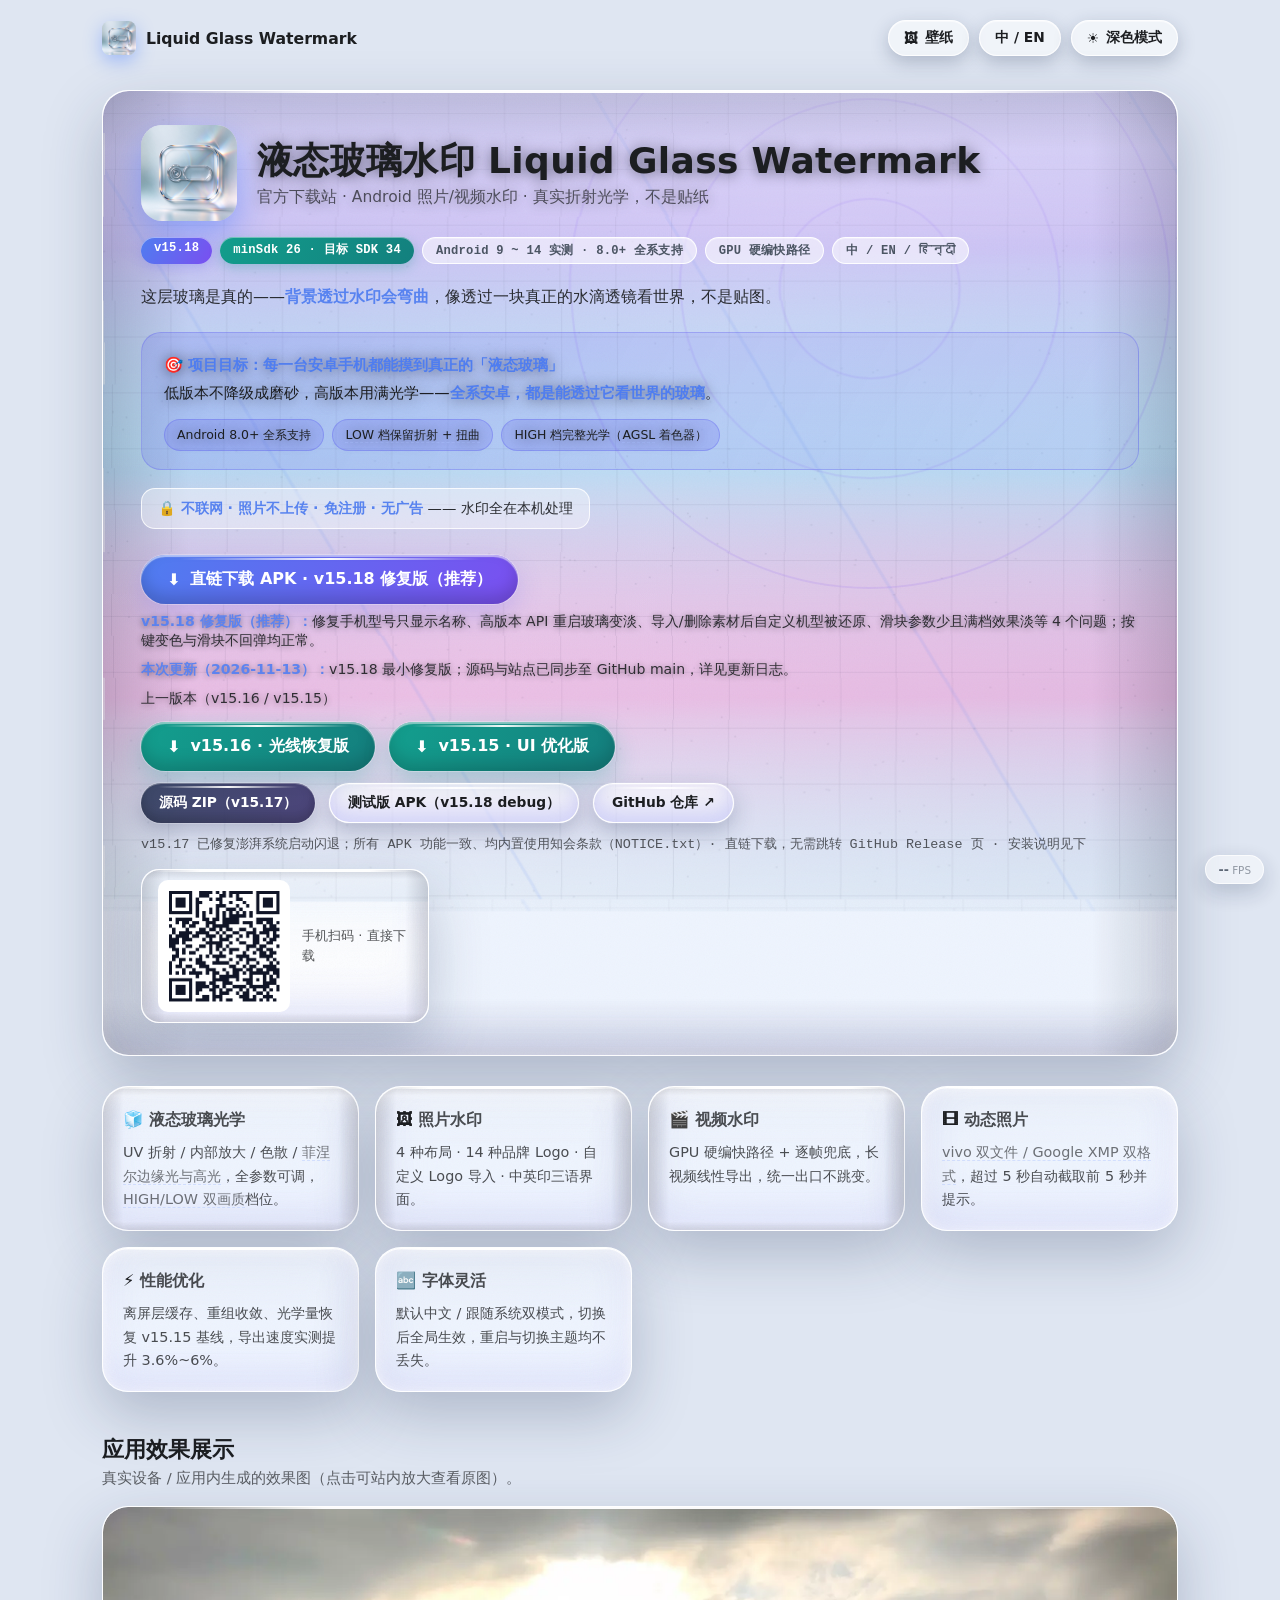
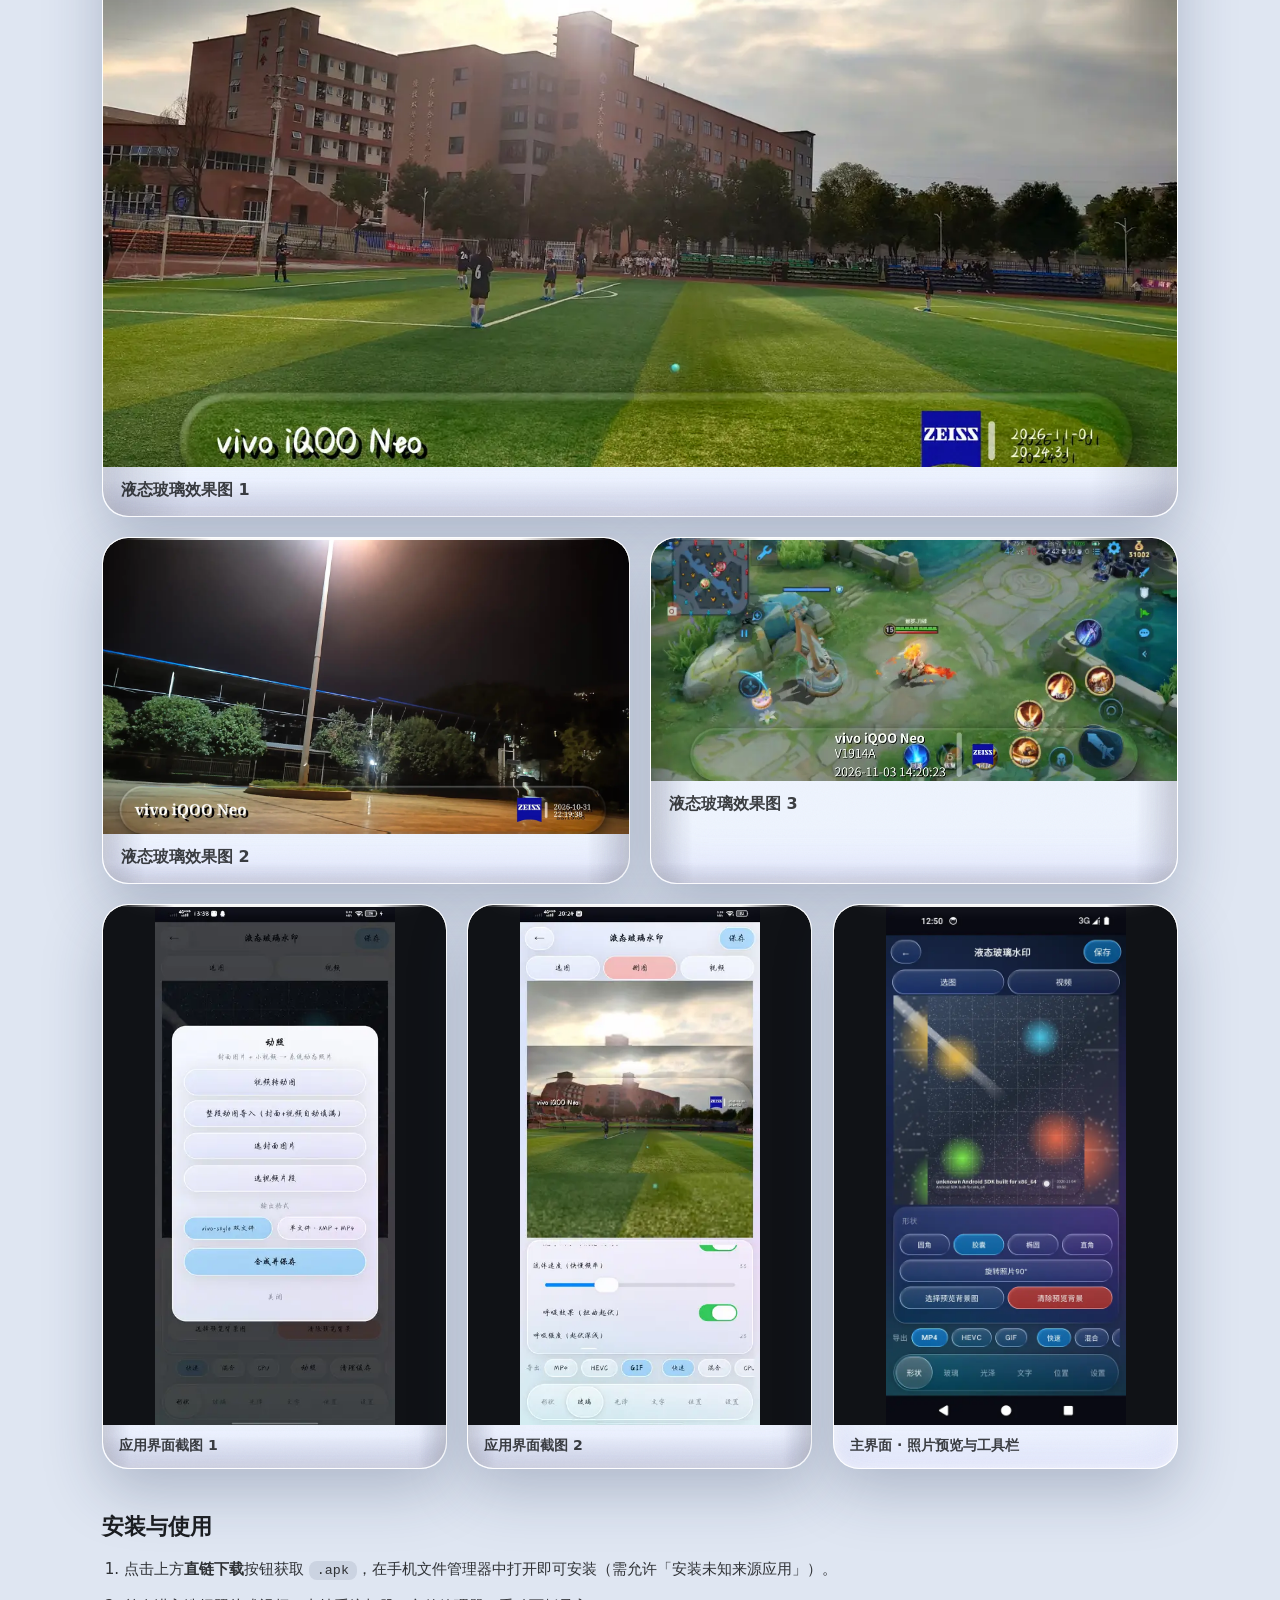
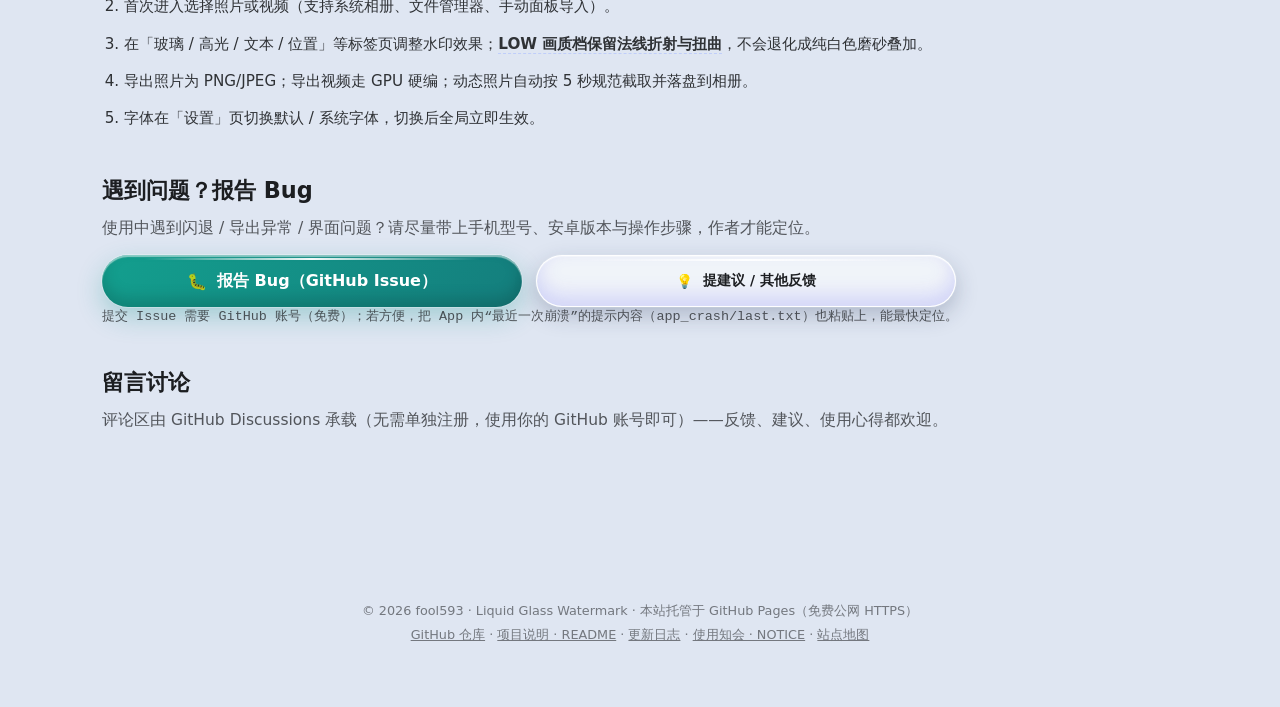
==== docs/index.html @ 29ffef6a "v15.18 minimal fix release - Model line now shows both device name and sub-model code. - High-API gl" ====
<!DOCTYPE html>
<html lang="zh-CN" data-theme="light">
<head>
  <meta charset="utf-8" />
  <meta name="viewport" content="width=device-width, initial-scale=1, viewport-fit=cover" />
  <title>液态玻璃水印 Liquid Glass Watermark — 官方下载站</title>
  <meta name="description" content="液态玻璃水印 Android 应用官方下载站：真实折射光学水印，低版本安卓也能体验玻璃折射效果而非白色磨砂，高版本安卓同样可用。照片/视频/动态照片通用。" />
  <meta name="keywords" content="液态玻璃水印,水印,Android,折射,玻璃效果,照片水印,视频水印,动态照片,liquid glass watermark,refraction watermark" />
  <meta name="robots" content="index, follow, max-image-preview:large" />
  <meta name="author" content="fool593" />
  <link rel="canonical" href="https://fool593.github.io/LiquidGlassWatermark/" />
  <link rel="alternate" hreflang="zh-CN" href="https://fool593.github.io/LiquidGlassWatermark/" />
  <link rel="alternate" hreflang="en" href="https://fool593.github.io/LiquidGlassWatermark/" />
  <link rel="alternate" hreflang="x-default" href="https://fool593.github.io/LiquidGlassWatermark/" />
  <link rel="icon" type="image/svg+xml" href="./favicon.svg" />
  <link rel="alternate icon" type="image/png" href="./icon-192.png" />
  <meta name="theme-color" content="#2E6BFF" />
  <meta property="og:title" content="液态玻璃水印 Liquid Glass Watermark — 官方下载站" />
  <meta property="og:description" content="带真实折射光学效果的照片/视频水印编辑器：低版本安卓同样体验玻璃折射，高版本安卓同样可用。官方 Android APK 直链下载。" />
  <meta property="og:url" content="https://fool593.github.io/LiquidGlassWatermark/" />
  <meta property="og:type" content="website" />
  <meta property="og:image" content="https://fool593.github.io/LiquidGlassWatermark/images/lgm_20261101_202432.jpg" />
  <meta name="twitter:card" content="summary_large_image" />
  <meta name="twitter:title" content="液态玻璃水印 Liquid Glass Watermark — 官方下载站" />
  <meta name="twitter:description" content="真实折射光学水印：低版本安卓同样体验玻璃折射，高版本安卓同样可用。照片/视频/动态照片。" />
  <meta name="twitter:image" content="https://fool593.github.io/LiquidGlassWatermark/images/lgm_20261101_202432.jpg" />
  <script type="application/ld+json">
  {
    "@context": "https://schema.org",
    "@type": "SoftwareApplication",
    "name": "液态玻璃水印 Liquid Glass Watermark",
    "alternateName": "Liquid Glass Watermark",
    "operatingSystem": "Android 8.0+",
    "applicationCategory": "MultimediaApplication",
    "applicationSubCategory": "PhotoAndVideoWatermark",
    "description": "带真实折射光学效果的照片/视频水印编辑器。项目目标：让低版本安卓用户也能体验到液态玻璃水印的真实折射与光学效果，而不是降级成白色磨砂质感（无任何光学与折射效果）；高版本安卓用户同样可以使用该水印。",
    "inLanguage": ["zh", "en", "hi"],
    "author": { "@type": "Person", "name": "fool593" },
    "offers": { "@type": "Offer", "price": "0", "priceCurrency": "CNY", "availability": "https://schema.org/InStock" },
    "datePublished": "2026-11-04",
    "softwareVersion": "15.18",
    "downloadUrl": "https://github.com/fool593/LiquidGlassWatermark/releases/download/v15.18/app-release.apk",
    "fileSize": "27.28MB",
    "screenshot": [
      "https://fool593.github.io/LiquidGlassWatermark/images/lgm_20261101_202432.jpg",
      "https://fool593.github.io/LiquidGlassWatermark/images/lgm_20261031_221939.webp",
      "https://fool593.github.io/LiquidGlassWatermark/images/img_20261103_142059.webp"
    ]
  }
  </script>
  <style>html[data-theme=light]{--bg-0:#eef2f7;--bg-1:#fff;--ink-0:#1c1e21;--ink-1:#4b5563;--ink-2:#6b7280;--card:#ffffff8c;--card-2:#ffffff6b;--line:#ffffffc7;--line-2:#141e3c14;--acc:#4f7df0;--acc-2:#7a4ff0;--glow:#6366f129;--shadow:#1f305424;--track:#141e3c1a}html[data-theme=dark]{--bg-0:#0b0e1a;--bg-1:#12162a;--ink-0:#eef1fb;--ink-1:#b9c0d6;--ink-2:#8b93ad;--card:#ffffff12;--card-2:#ffffff0d;--line:#ffffff29;--line-2:#ffffff1a;--acc:#818cf8;--acc-2:#c084fc;--glow:#818cf838;--shadow:#00000061;--track:#ffffff1a}html{--lightningcss-light:initial;--lightningcss-dark: ;color-scheme:light}html[data-theme=dark]{--lightningcss-light: ;--lightningcss-dark:initial;color-scheme:dark}*{box-sizing:border-box;margin:0;padding:0}html,body{background:var(--bg-0);color:var(--ink-0)}html{scroll-behavior:smooth}body{font-family:system-ui,-apple-system,BlinkMacSystemFont,Segoe UI,Roboto,Noto Sans,Ubuntu,Cantarell,Helvetica Neue,PingFang SC,Microsoft YaHei,Noto Sans SC,sans-serif;overflow-x:hidden}body,.glass,.feat,.shot-card,.dl-btn,.ghost-btn,.notice,.topbar,.chip,.line-ui{transition:background-color .45s,color .45s,border-color .45s,box-shadow .45s}</style>
  <script>
    /*! 首帧前读取持久化的主题与语言，避免闪烁 */
    (function () {
      try {
        var t = localStorage.getItem('lg-theme');
        if (!t) t = window.matchMedia && window.matchMedia('(prefers-color-scheme: dark)').matches ? 'dark' : 'light';
        document.documentElement.setAttribute('data-theme', t);
        var l = localStorage.getItem('lg-lang');
        if (l === 'en') document.documentElement.setAttribute('lang', 'en');
      } catch (e) {}
    })();
  </script>
  <script type="module" crossorigin src="./assets/site-index-pl1zuzm6.js"></script>
  <link rel="stylesheet" crossorigin href="./assets/site-style-DCEBJ29c.css">
  <link rel="stylesheet" href="./assets/visual-boost.css">
</head>
<body>
  <!-- 背景：静态底 canvas（网格+线条+雾）+ 动态光斑层由 JS 注入 -->
  <!-- 自定义壁纸层（若设置）：fixed 最底，不遮挡任何内容；玻璃折射源随壁纸同步 -->
  <div id="wallpaper" aria-hidden="true"></div>
  <!-- 动态壁纸全屏背景（启用时替代 #wallpaper 并驱动玻璃折射，见 dynamic-wallpaper.js） -->
  <canvas id="dw-bg" width="1080" height="2340" aria-hidden="true"></canvas>
  <canvas id="bg-layer" aria-hidden="true"></canvas>
  <div id="bg-blobs" aria-hidden="true"></div>
  <div id="bg-grain" aria-hidden="true"></div>

  <!-- 入场描边线条（由 JS 创建并驱动） -->
  <div id="intro-lines" aria-hidden="true"></div>

  <div id="app">
    <!-- ================= 顶栏：语言 / 主题 ================= -->
    <div class="topbar wrap">
      <a class="brand" href="#top" aria-label="Liquid Glass Watermark">
        <img src="./favicon.svg" alt="" width="34" height="34" class="brand-icon" />
        <span>Liquid Glass Watermark</span>
      </a>
      <div class="top-actions">
        <button class="chip" id="wallpaper-toggle" type="button" aria-label="Custom wallpaper">
          <span aria-hidden="true">🖼</span>
          <span id="wallpaper-label" data-i18n="wall.toggle">壁纸</span>
        </button>
        <button class="chip" id="lang-toggle" type="button" aria-label="Switch language">
          <span id="lang-label">中 / EN</span>
        </button>
        <button class="chip" id="theme-toggle" type="button" aria-label="Toggle dark / light theme">
          <span id="theme-icon" aria-hidden="true">◐</span>
          <span id="theme-label" data-i18n="settings.theme.toggle">深色模式</span>
        </button>
      </div>
    </div>

    <!-- ================= Hero ================= -->
    <header class="hero wrap" id="top">
      <section class="glass hero-glass rise r-1">
        <div class="hero-row">
          <img class="hero-icon glass-icon" src="./favicon.svg" alt="液态玻璃水印应用图标 Liquid Glass Watermark app icon" width="96" height="96" />
          <div class="hero-text">
            <h1>液态玻璃水印 Liquid Glass Watermark</h1>
            <p class="sub" data-i18n="hero.sub">官方下载站 · Android 照片/视频水印 · 真实折射光学，不是贴纸</p>
          </div>
        </div>
        <div class="badges">
          <span class="badge mono">v15.18</span>
          <span class="badge green mono" data-i18n="hero.badge.sdk">minSdk 26 · targetSdk 34</span>
          <span class="badge plain mono" data-i18n="hero.badge.tested">Android 9 ~ 14 实测 · 8.0+ 全系支持</span>
          <span class="badge plain mono">GPU 硬编快路径</span>
          <span class="badge plain mono">中 / EN / हिन्दी</span>
          </div>

          <p class="intro-paragraph" data-i18n="hero.intro">
          这层玻璃是真的——<strong>背景透过水印会弯曲</strong>，像透过一块真正的水滴透镜看世界，不是贴图。
        </p>

        <div class="goal" data-i18n="hero.goal">
          <b>🎯 项目目标：每一台安卓手机都能摸到真正的「液态玻璃」</b>
          低版本不降级成磨砂，高版本用满光学——<strong>全系安卓，都是能透过它看世界的玻璃</strong>。
          <div class="tags">
            <span class="tag">Android 8.0+ 全系支持</span>
            <span class="tag">LOW 档保留折射 + 扭曲</span>
            <span class="tag">HIGH 档完整光学（AGSL 着色器）</span>
          </div>
        </div>

        <div class="trust" data-i18n="hero.trust">
          🔒 <strong>不联网 · 照片不上传 · 免注册 · 无广告</strong> —— 水印全在本机处理
        </div>

        <div class="download">
          <div class="dl-row">
            <a class="dl-btn rise r-3" href="https://github.com/fool593/LiquidGlassWatermark/releases/download/v15.18/app-release.apk" target="_blank" rel="noopener">
              ⬇ <span data-i18n="hero.dl.v1518">直链下载 APK · v15.18 修复版（推荐）</span>
            </a>
          </div>
          <p class="dl-note" data-i18n="hero.dl.v1518.note"><b>v15.18 修复版（推荐）：</b>修复手机型号只显示名称、高版本 API 重启玻璃变淡、导入/删除素材后自定义机型被还原、滑块参数少且满档效果淡等 4 个问题；按键变色与滑块不回弹均正常。</p>
          <p class="dl-note"><b>本次更新（2026-11-13）：</b>v15.18 最小修复版；源码与站点已同步至 GitHub main，详见更新日志。</p>
          <p class="dl-note legacy" data-i18n="hero.dl.legacy">上一版本（v15.16）</p>
          <div class="dl-row">
            <a class="dl-btn green rise r-4" href="./downloads/LiquidGlassWatermark-v15.16-export-speed-restored.apk" download>
              ⬇ <span data-i18n="hero.dl.recommended">直链下载 APK · 光线恢复版</span>
            </a>
            <a class="dl-btn green rise r-5" href="./downloads/LiquidGlassWatermark-v15.15-UI-performance.apk" download>
              ⬇ <span data-i18n="hero.dl.alt">直链下载 APK · v15.15 UI 优化版</span>
            </a>
          </div>
          <div class="dl-row">
            <a class="dl-btn small rise r-6" href="https://github.com/fool593/LiquidGlassWatermark/releases/download/v15.18/LiquidGlassWatermark_v15.18_source.zip" target="_blank" rel="noopener">
              <span data-i18n="hero.dl.src">源码 ZIP（v15.18）</span>
            </a>
            <a class="dl-btn small ghost rise r-8" href="https://github.com/fool593/LiquidGlassWatermark/releases/download/v15.18/app-debug.apk" target="_blank" rel="noopener">
              <span>测试版 APK（v15.18 debug）</span>
            </a>
            <a class="dl-btn small ghost rise r-7" href="https://github.com/fool593/LiquidGlassWatermark" target="_blank" rel="noopener">
              <span data-i18n="hero.dl.github">GitHub 仓库 ↗</span>
            </a>
          </div>
          <p class="dl-meta" data-i18n="hero.dl.meta">
            v15.18 修复 4 项体验问题；APK 均内置使用知会条款（NOTICE.txt）· 点击「推荐」按钮直达 GitHub Release 下载 · 安装说明见下
          </p>
        </div>
        <div class="dl-qr glass" aria-label="扫码下载">
          <img src="./qr-download.png" alt="二维码：手机扫码直达下载页" width="132" height="132" decoding="async" />
          <span data-i18n="hero.dl.qr">手机扫码 · 直接下载</span>
        </div>
      </section>
    </header>

    <!-- ================= 特性 ================= -->
    <section class="wrap features" aria-label="Features">
      <div class="feat glass rise r-2">
        <b>🧊 <span data-i18n="feat.optics.t">液态玻璃光学</span></b>
        <span data-i18n="feat.optics.d">UV 折射 / 内部放大 / 色散 / 菲涅尔边缘光与高光，全参数可调，HIGH/LOW 双画质档位。</span>
      </div>
      <div class="feat glass rise r-3">
        <b>🖼 <span data-i18n="feat.photo.t">照片水印</span></b>
        <span data-i18n="feat.photo.d">4 种布局 · 14 种品牌 Logo · 自定义 Logo 导入 · 中英印三语界面。</span>
      </div>
      <div class="feat glass rise r-4">
        <b>🎬 <span data-i18n="feat.video.t">视频水印</span></b>
        <span data-i18n="feat.video.d">GPU 硬编快路径 + 逐帧兜底，长视频线性导出，统一出口不跳变。</span>
      </div>
      <div class="feat glass rise r-5">
        <b>🎞 <span data-i18n="feat.motion.t">动态照片</span></b>
        <span data-i18n="feat.motion.d">vivo 双文件 / Google XMP 双格式，超过 5 秒自动截取前 5 秒并提示。</span>
      </div>
      <div class="feat glass rise r-6">
        <b>⚡ <span data-i18n="feat.perf.t">性能优化</span></b>
        <span data-i18n="feat.perf.d">离屏层缓存、重组收敛、光学量恢复 v15.15 基线，导出速度实测提升 3.6%~6%。</span>
      </div>
      <div class="feat glass rise r-7">
        <b>🔤 <span data-i18n="feat.font.t">字体灵活</span></b>
        <span data-i18n="feat.font.d">默认中文 / 跟随系统双模式，切换后全局生效，重启与切换主题均不丢失。</span>
      </div>
    </section>

    <!-- ================= 效果展示 ================= -->
    <section class="wrap shots" aria-label="Screenshots">
      <h2 data-i18n="shots.title">应用效果展示</h2>
      <p class="lead" data-i18n="shots.lead">真实设备 / 应用内生成的效果图（点击可站内放大查看原图）。</p>
      <div class="grid" id="shot-grid">
        <figure class="shot-card glass rise r-2" data-src="images/lgm_20261101_202432.webp">
          <img src="images/lgm_20261101_202432.webp" alt="液态玻璃水印效果大图 1" loading="lazy" decoding="async" width="1400" height="788" />
          <figcaption class="shot-cap" data-i18n="shots.s1.t">液态玻璃效果图 1<small data-i18n="shots.s1.d">折射 + 高光 + 边缘光</small></figcaption>
        </figure>
        <figure class="shot-card glass rise r-3" data-src="images/lgm_20261031_221939.webp">
          <img src="images/lgm_20261031_221939.webp" alt="液态玻璃水印效果大图 2" loading="lazy" decoding="async" width="1600" height="900" />
          <figcaption class="shot-cap" data-i18n="shots.s2.t">液态玻璃效果图 2<small data-i18n="shots.s2.d">不同色彩下的玻璃折射</small></figcaption>
        </figure>
        <figure class="shot-card glass rise r-4" data-src="images/img_20261103_142059.webp">
          <img src="images/img_20261103_142059.webp" alt="液态玻璃水印效果大图 3" loading="lazy" decoding="async" width="1000" height="461" />
          <figcaption class="shot-cap" data-i18n="shots.s3.t">液态玻璃效果图 3<small data-i18n="shots.s3.d">实拍场景水印效果</small></figcaption>
        </figure>
        <figure class="shot-card glass rise r-5" data-src="images/screenshot_2026_1031_133824.webp">
          <img src="images/screenshot_2026_1031_133824.webp" alt="液态玻璃水印应用手机截图 1" loading="lazy" decoding="async" width="369" height="800" />
          <figcaption class="shot-cap" data-i18n="shots.s4.t">应用界面截图 1<small data-i18n="shots.s4.d">手机界面实拍</small></figcaption>
        </figure>
        <figure class="shot-card glass rise r-6" data-src="images/screenshot_2026_1101_202406.webp">
          <img src="images/screenshot_2026_1101_202406.webp" alt="液态玻璃水印应用手机截图 2" loading="lazy" decoding="async" width="369" height="800" />
          <figcaption class="shot-cap" data-i18n="shots.s5.t">应用界面截图 2<small data-i18n="shots.s5.d">手机界面实拍</small></figcaption>
        </figure>
        <figure class="shot-card glass rise r-7" data-src="images/shot_main.webp">
          <img src="images/shot_main.webp" alt="液态玻璃水印主界面：照片加水印预览" loading="lazy" decoding="async" width="554" height="1200" />
          <figcaption class="shot-cap" data-i18n="shots.s6.t">主界面 · 照片预览与工具栏<small data-i18n="shots.s6.d">Android 14 模拟器运行截图</small></figcaption>
        </figure>
      </div>
    </section>

    <!-- ================= 安装与使用 ================= -->
    <section class="wrap howto" aria-label="Install">
      <h2 data-i18n="howto.title">安装与使用</h2>
      <ol>
        <li data-i18n="howto.1">点击上方<strong>直链下载</strong>按钮获取 <code>.apk</code>，在手机文件管理器中打开即可安装（需允许「安装未知来源应用」）。</li>
        <li data-i18n="howto.2">首次进入选择照片或视频（支持系统相册、文件管理器、手动面板导入）。</li>
        <li data-i18n="howto.3">在「玻璃 / 高光 / 文本 / 位置」等标签页调整水印效果；<strong>LOW 画质档保留法线折射与扭曲</strong>，不会退化成纯白色磨砂叠加。</li>
        <li data-i18n="howto.4">导出照片为 PNG/JPEG；导出视频走 GPU 硬编；动态照片自动按 5 秒规范截取并落盘到相册。</li>
        <li data-i18n="howto.5">字体在「设置」页切换默认 / 系统字体，切换后全局立即生效。</li>
      </ol>
    </section>

    <!-- ================= 反馈与讨论 ================= -->
    <section class="wrap feedback" aria-label="Feedback">
      <h2 data-i18n="feedback.title">遇到问题？报告 Bug</h2>
      <p class="sub" data-i18n="feedback.sub">使用中遇到闪退 / 导出异常 / 界面问题？请尽量带上手机型号、安卓版本与操作步骤，作者才能定位。</p>
      <div class="feedback-btns">
        <a class="dl-btn green rise r-4" href="https://github.com/fool593/LiquidGlassWatermark/issues/new?template=bug_report.yml" target="_blank" rel="noopener">
          🐛 <span data-i18n="feedback.btn.bug">报告 Bug（GitHub Issue）</span>
        </a>
        <a class="dl-btn small rise r-5" href="https://github.com/fool593/LiquidGlassWatermark/issues/new" target="_blank" rel="noopener">
          💡 <span data-i18n="feedback.btn.idea">提建议 / 其他反馈</span>
        </a>
      </div>
      <p class="dl-meta" data-i18n="feedback.note">提交 Issue 需要 GitHub 账号（免费）；若方便，把 App 内“最近一次崩溃”的提示内容（app_crash/last.txt）也粘贴上，能最快定位。</p>
    </section>

    <section class="wrap comments" aria-label="Comments">
      <h2 data-i18n="comments.title">留言讨论</h2>
      <p class="sub" data-i18n="comments.sub">评论区由 GitHub Discussions 承载（无需单独注册，使用你的 GitHub 账号即可）——反馈、建议、使用心得都欢迎。</p>
      <div class="giscus-wrap">
        <script src="https://giscus.app/client.js"
                data-repo="fool593/LiquidGlassWatermark"
                data-repo-id="R_kgDOVhNeIg"
                data-category="General"
                data-category-id="DIC_kwDOVhNeIs4DKYVn"
                data-mapping="pathname"
                data-strict="0"
                data-reactions-enabled="1"
                data-emit-metadata="0"
                data-input-position="top"
                data-theme="preferred_color_scheme"
                data-lang="zh-CN"
                data-loading="lazy"
                crossorigin="anonymous"
                async>
        </script>
        <script>
        /* giscus 主题跟随站点深浅色切换（lg:theme 事件由 main.js 派发） */
        (function () {
          function currentGiscusTheme() {
            return document.documentElement.getAttribute('data-theme') === 'dark' ? 'dark' : 'light';
          }
          function syncGiscus() {
            var f = document.querySelector('.giscus-wrap iframe.giscus-frame');
            if (!f) return;
            try {
              f.contentWindow.postMessage({ giscus: { setConfig: { theme: currentGiscusTheme() } } }, 'https://giscus.app');
            } catch (e) { /* iframe 未就绪时忽略 */ }
          }
          window.addEventListener('lg:theme', syncGiscus);
          var iv = setInterval(function () { if (document.querySelector('.giscus-wrap iframe.giscus-frame')) { clearInterval(iv); syncGiscus(); } }, 1500);
          setTimeout(function () { clearInterval(iv); }, 30000);
        })();
        </script>
      </div>
    </section>

    <footer class="wrap">
      <p>© 2026 fool593 · Liquid Glass Watermark · <span data-i18n="footer.host">本站托管于 GitHub Pages（免费公网 HTTPS）</span></p>
      <p class="foot-links">
        <a href="https://github.com/fool593/LiquidGlassWatermark" data-i18n="footer.repo">GitHub 仓库</a> ·
        <a href="./readme.html" data-i18n="footer.readme">项目说明 · README</a> ·
        <a href="./changelog.html" data-i18n="footer.changelog">更新日志</a> ·
        <a href="https://github.com/fool593/LiquidGlassWatermark/blob/main/NOTICE.md" data-i18n="footer.notice">使用知会 · NOTICE</a> ·
        <a href="./sitemap.xml" data-i18n="footer.sitemap">站点地图</a>
      </p>
    </footer>
  </div>

  <!-- 自定义壁纸设置面板（浅层浮层，z-index 低于 Lightbox；点击遮罩/✕/Esc 关闭） -->
  <div id="wallpaper-panel" class="wp-panel" hidden role="dialog" aria-modal="false" aria-label="Custom wallpaper">
    <div class="wp-card glass">
      <div class="wp-head">
        <h3 data-i18n="wall.title">自定义壁纸</h3>
        <button id="wp-close" class="wp-close" type="button" aria-label="Close">✕</button>
      </div>
      <p class="wp-sub" data-i18n="wall.sub">壁纸仅作为页面背景，不影响任何功能；刷新后仍保留，可随时恢复默认。</p>

      <div class="wp-section">
        <div class="wp-label" data-i18n="wall.upload">上传本地图片</div>
        <div class="wp-row">
          <input id="wp-file" type="file" accept="image/*" />
          <label class="dl-btn small wp-file-btn" for="wp-file" data-i18n="wall.upload.btn">选择图片…</label>
          <span class="wp-hint" data-i18n="wall.upload.hint">自动压缩后保存（最长边 ≤1600px）</span>
        </div>
      </div>

      <div class="wp-section">
        <div class="wp-label" data-i18n="wall.url">图片链接（URL）</div>
        <div class="wp-row">
          <input id="wp-url" class="wp-input" type="url" placeholder="https://example.com/bg.jpg" data-i18n="wall.url.placeholder" />
          <button id="wp-url-apply" class="dl-btn small wp-apply" type="button" data-i18n="wall.url.apply">应用</button>
        </div>
        <div class="wp-hint" data-i18n="wall.url.hint">需为可公开访问的图片直链（http/https）</div>
      </div>

      <div class="wp-section">
        <div class="wp-label" data-i18n="wall.preset">预设纯色</div>
        <div class="wp-colors" id="wp-colors"></div>
      </div>

      <div class="wp-section" id="dw-section">
        <div class="wp-label" data-i18n="wall.dyn.title">动态壁纸</div>
        <p class="wp-hint" data-i18n="wall.dyn.sub">基于当前壁纸照片生成动态效果：缓慢缩放、光影漂移与随时间变化的色调。</p>
        <div class="dw-canvas-wrap">
          <canvas id="dw-canvas" width="480" height="854" aria-label="动态壁纸预览"></canvas>
          <div id="dw-empty" class="dw-empty" data-i18n="wall.dyn.empty">先在上方上传照片或输入图片 URL，即可生成动态壁纸。</div>
        </div>
        <div class="dw-controls">
          <span class="dw-label" data-i18n="wall.dyn.speed">速度</span>
          <div class="dw-seg" id="dw-speed" role="group" aria-label="Speed">
            <button type="button" data-v="slow" data-i18n="wall.dyn.slow">慢</button>
            <button type="button" data-v="normal" class="on" data-i18n="wall.dyn.normal">标准</button>
            <button type="button" data-v="fast" data-i18n="wall.dyn.fast">快</button>
          </div>
          <span class="dw-label" data-i18n="wall.dyn.light">光影</span>
          <div class="dw-seg" id="dw-light" role="group" aria-label="Lighting">
            <button type="button" data-v="soft" data-i18n="wall.dyn.soft">柔和</button>
            <button type="button" data-v="strong" class="on" data-i18n="wall.dyn.strong">增强</button>
          </div>
        </div>
        <div class="dw-btns">
          <button id="dw-apply" class="dl-btn green dw-apply" type="button" data-i18n="wall.dyn.apply">应用为壁纸</button>
          <button id="dw-png" class="dl-btn small" type="button" data-i18n="wall.dyn.png">保存静态壁纸 PNG</button>
          <button id="dw-video" class="dl-btn small ghost" type="button" data-i18n="wall.dyn.video">导出动态视频</button>
        </div>
        <p id="dw-hint" class="dw-hint" data-i18n="wall.dyn.note" hidden></p>
      </div>

      <div class="wp-foot">
        <button id="wp-reset" class="dl-btn ghost" type="button" data-i18n="wall.reset">恢复默认壁纸</button>
        <span id="wp-status" class="wp-status" role="status" aria-live="polite"></span>
      </div>
    </div>
  </div>

  <!-- 站内 Lightbox（点击图片放大，不跳转外链） -->
  <div id="lightbox" class="lightbox" hidden role="dialog" aria-modal="true" aria-label="Image preview">
    <button id="lb-close" class="lb-btn" type="button" aria-label="Close preview">✕</button>
    <button id="lb-prev" class="lb-btn lb-nav" type="button" aria-label="Previous">‹</button>
    <img id="lb-img" src="" alt="预览图 Preview" />
    <button id="lb-next" class="lb-btn lb-nav" type="button" aria-label="Next">›</button>
    <div id="lb-count" class="lb-count"></div>
  </div>

  <!-- 性能自检小徽标（可开关；控制台亦可查询 window.LGPerf） -->
  <div id="perf-badge" class="perf-badge" title="FPS 自检 · click 隐藏">
    <span id="perf-fps">--</span><small> FPS</small>
  </div>

  <script src="./assets/tips.js" defer></script>
</body>
</html>
---- docs/assets/site-style-DCEBJ29c.css ----
html[data-theme=light]{--bg-0:#dfe6f2;--bg-1:#eef2fb;--ink-0:#1c1e21;--ink-1:#4b5563;--ink-2:#6b7280;--card:#ffffff52;--card-2:#ffffff38;--line:#ffffffbf;--line-2:#141e3c0f;--acc:#4f7df0;--acc-2:#7a4ff0;--glow:#6366f138;--shadow:#1f305429;--track:#141e3c1a;--lb-bg:#0a0e1ae0}html[data-theme=dark]{--bg-0:#080a14;--bg-1:#10142a;--ink-0:#eef1fb;--ink-1:#b9c0d6;--ink-2:#8b93ad;--card:#141a3261;--card-2:#141a3242;--line:#8ca0ff33;--line-2:#ffffff0f;--acc:#818cf8;--acc-2:#c084fc;--glow:#818cf847;--shadow:#0000006b;--track:#ffffff1a;--lb-bg:#04060eeb}html{--lightningcss-light:initial;--lightningcss-dark: ;color-scheme:light}html[data-theme=dark]{--lightningcss-light: ;--lightningcss-dark:initial;color-scheme:dark}*{box-sizing:border-box;margin:0;padding:0}html{scroll-behavior:smooth;-webkit-text-size-adjust:100%}html,body{background:var(--bg-0);color:var(--ink-0)}body{min-height:100vh;font-family:system-ui,-apple-system,BlinkMacSystemFont,Segoe UI,Roboto,Noto Sans,Ubuntu,Cantarell,Helvetica Neue,PingFang SC,Microsoft YaHei,Noto Sans SC,sans-serif;transition:background-color .45s,color .45s;overflow-x:hidden}a{color:var(--acc);text-decoration:none}img{max-width:100%;display:block}button{font:inherit;cursor:pointer;color:inherit;background:0 0;border:0}.wrap{max-width:1120px;margin:0 auto;padding:0 22px}#bg-layer{z-index:-3;pointer-events:none;width:100vw;height:100vh;position:fixed;top:0;bottom:0;left:0;right:0}#bg-blobs{z-index:-2;pointer-events:none;filter:blur(56px)saturate(150%);transition:opacity .6s;position:fixed;top:-20%;bottom:-20%;left:-20%;right:-20%}.blob{mix-blend-mode:screen;opacity:.62;will-change:transform;animation:blob-drift var(--t,26s) ease-in-out infinite alternate;border-radius:50%;position:absolute}html[data-theme=dark] .blob{mix-blend-mode:plus-lighter;opacity:.5}@keyframes blob-drift{0%{transform:translate(0,0)scale(1)rotate(0)}to{transform:translate(42px,-34px)scale(1.1)rotate(6deg)}}#intro-lines{z-index:50;pointer-events:none;position:fixed;top:0;bottom:0;left:0;right:0}.intro-line{background:linear-gradient(90deg, transparent, var(--acc) 32%, var(--acc-2) 68%, transparent);opacity:0;will-change:transform, opacity;border-radius:2px;height:2px;position:absolute;left:0;right:0}.intro-line.thin{opacity:0;height:1px}.rise{opacity:0;will-change:transform, opacity}body.intro-done .rise{animation:.85s cubic-bezier(.22,.65,.36,1) forwards rise-in}@keyframes rise-in{0%{opacity:0;transform:translateY(46px)}to{opacity:1;transform:translate(0,0)}}.r-1{animation-delay:.18s!important}.r-2{animation-delay:.3s!important}.r-3{animation-delay:.42s!important}.r-4{animation-delay:.54s!important}.r-5{animation-delay:.66s!important}.r-6{animation-delay:.78s!important}.r-7{animation-delay:.9s!important}@media (prefers-reduced-motion:reduce){body.intro-done .rise{animation:.7s ease-out forwards rise-in!important}.rise{opacity:1;animation:.7s ease-out forwards rise-in!important}.blob,.intro-line{transition:none!important;animation:none!important}.intro-line{display:none!important}}.glass{background:var(--card);border:1px solid var(--line);box-shadow:0 18px 50px var(--shadow), inset 0 1px 0 #ffffff59, inset 0 -14px 34px var(--glow);-webkit-backdrop-filter:blur(18px)saturate(165%);border-radius:26px;transition:background-color .45s,border-color .45s,box-shadow .45s;position:relative;overflow:hidden}html[data-theme=dark] .glass{box-shadow:0 18px 50px var(--shadow), inset 0 1px 0 #ffffff24, inset 0 -14px 34px #141a328c;border:1px solid #8ca0ff29}.glass .glass-canvas{z-index:0;border-radius:inherit;pointer-events:none;width:100%;height:100%;position:absolute;top:0;bottom:0;left:0;right:0}.glass>:not(.glass-canvas){z-index:1;position:relative}.glass:before{content:"";z-index:2;background:linear-gradient(90deg,#0000,#fffffff2,#0000);border-radius:2px;height:1.5px;position:absolute;top:0;left:4%;right:4%}html[data-theme=dark] .glass:before{background:linear-gradient(90deg,#0000,#becdff8c,#0000)}.glass:after{content:"";z-index:2;opacity:0;pointer-events:none;background:linear-gradient(100deg,#0000,#ffffff29,#0000);width:38%;transition:opacity .4s;position:absolute;top:-60%;bottom:-60%;left:-70%;transform:skew(-18deg)}.glass:hover:after{opacity:1;animation:1.1s forwards sweep}@keyframes sweep{0%{left:-70%}to{left:140%}}@supports not ((-webkit-backdrop-filter:blur(16px)) or (backdrop-filter:blur(16px))){.glass{background:var(--card-2)}}html.no-glass-engine .glass{background:var(--card);-webkit-backdrop-filter:blur(10px);backdrop-filter:blur(10px)}html.no-glass-engine .glass .glass-canvas{display:none}.topbar{flex-wrap:wrap;justify-content:space-between;align-items:center;gap:12px;padding-top:20px;padding-bottom:8px;display:flex}.brand{color:var(--ink-0);align-items:center;gap:10px;font-size:.98rem;font-weight:700;display:inline-flex}.brand-icon{border-radius:22%;box-shadow:0 6px 18px #2e6bff59}.top-actions{gap:10px;display:flex}.chip{background:var(--card);border:1px solid var(--line);color:var(--ink-0);box-shadow:0 6px 18px var(--shadow), inset 0 1px 0 #ffffff80;-webkit-backdrop-filter:blur(12px);border-radius:999px;align-items:center;gap:7px;padding:8px 15px;font-size:.86rem;font-weight:600;transition:transform .18s,box-shadow .18s,background-color .45s,color .45s;display:inline-flex}.chip:hover{box-shadow:0 9px 24px var(--shadow);transform:translateY(-1px)}.chip:active{transform:scale(.96)}.hero{padding-top:26px}.hero-glass{padding:34px 38px 32px}.hero-glass .hero-text,.hero-glass .sub,.hero-glass .goal{text-shadow:0 1px 14px #080a148c}.hero-row{flex-wrap:wrap;align-items:center;gap:20px;display:flex}.hero-icon{border-radius:22%;flex:none;box-shadow:0 14px 34px #2e6bff66,inset 0 1px #fff9}.hero-text h1{letter-spacing:.01em;font-size:max(1.55rem,min(3.6vw,2.25rem));font-weight:800;line-height:1.25}.sub{opacity:.72;margin-top:4px;font-size:.97rem}.badges{flex-wrap:wrap;gap:8px;margin:16px 0 0;display:flex}.mono,.badge.mono{font-feature-settings:"tnum" 1;letter-spacing:.02em;font-family:ui-monospace,JetBrains Mono,Roboto Mono,SFMono-Regular,Menlo,Consolas,monospace}.badge{color:#fff;background:linear-gradient(120deg, var(--acc), var(--acc-2));box-shadow:0 4px 12px var(--glow), inset 0 1px 0 #ffffff73;border-radius:999px;padding:4px 13px;font-size:.76rem;font-weight:600;display:inline-block}.badge.green{background:linear-gradient(120deg,#129d8c,#13807e);box-shadow:0 4px 12px #14968c47,inset 0 1px #fff6}.badge.plain{background:var(--card);color:var(--ink-1);border:1px solid var(--line);-webkit-backdrop-filter:blur(8px);box-shadow:inset 0 1px #ffffff4d}.intro-paragraph{opacity:.92;margin-top:18px;font-size:1rem;line-height:1.85}.intro-paragraph strong{color:var(--acc)}.goal{background:linear-gradient(120deg, var(--glow), #a78bfa1f);border:1px solid #6366f159;border-radius:20px;margin-top:20px;padding:18px 22px;font-size:.96rem;line-height:1.85}.goal b,.goal strong{color:var(--acc)}.goal .tags{flex-wrap:wrap;gap:8px;margin-top:12px;display:flex}.goal .tag{background:var(--glow);border:1px solid #6366f159;border-radius:999px;padding:3px 12px;font-size:.78rem}.trust{background:var(--card-2);border:1px solid var(--line);opacity:.92;border-radius:14px;margin-top:18px;padding:10px 16px;font-size:.9rem;display:inline-block}.trust strong{color:var(--acc)}.download{flex-direction:column;gap:12px;margin-top:26px;display:flex}.dl-row{flex-wrap:wrap;align-items:center;gap:14px;display:flex}.dl-btn{isolation:isolate;background:linear-gradient(120deg, var(--acc), var(--acc-2));box-shadow:0 0 0 1px #ffffff47, 0 10px 26px var(--glow), inset 0 2px 1px #ffffff8c, inset 0 -8px 16px #0000002e;will-change:transform, box-shadow;border-radius:999px;align-items:center;gap:10px;padding:14px 26px;font-size:1rem;font-weight:700;text-decoration:none;transition:transform .18s,box-shadow .18s,filter .18s;display:inline-flex;position:relative;overflow:hidden;color:#fff!important}.dl-btn:before{content:"";z-index:2;pointer-events:none;background:linear-gradient(90deg,#0000,#fffffff2,#0000);border-radius:2px;height:2px;position:absolute;top:3px;left:10%;right:10%}.dl-btn:hover{filter:brightness(1.06);box-shadow:0 0 0 1px #fff6, 0 18px 40px var(--glow), inset 0 2px 1px #fff9, inset 0 -8px 16px #00000029;animation:2.4s ease-in-out infinite dl-breathe;transform:translateY(-3px)scale(1.02)}@keyframes dl-breathe{0%,to{transform:translateY(-3px)scale(1.02)}50%{box-shadow:0 0 0 1px #ffffff73, 0 22px 48px var(--glow), inset 0 2px 1px #ffffffa6, inset 0 -8px 16px #00000024;transform:translateY(-1px)scale(1.045)}}.dl-btn:active{animation:none;transform:translateY(0)scale(.97)}.dl-btn.green{background:linear-gradient(120deg,#139f8e,#147e7d);box-shadow:0 0 0 1px #ffffff47,0 10px 26px #14968c4d,inset 0 2px 1px #ffffff80,inset 0 -8px 16px #00000029}.dl-btn.small{box-shadow:0 0 0 1px #ffffff38, 0 8px 20px var(--shadow), inset 0 1px 0 #ffffff4d, inset 0 -6px 12px #0003;background:linear-gradient(120deg,#2d3a5ae6,#3c346ee6);padding:9px 18px;font-size:.86rem}.dl-btn.ghost{background:var(--card);border:1px solid var(--line);box-shadow:0 0 0 1px #ffffff1a, 0 8px 22px var(--shadow), inset 0 1px 0 #ffffff59, inset 0 -10px 20px var(--glow);color:var(--ink-0)!important}.dl-note{opacity:.9;text-shadow:0 1px 6px #080a1480;margin:-4px 0 2px;font-size:.88rem}.dl-note b{color:var(--acc);font-weight:700}.dl-qr{border-radius:18px;align-items:center;gap:12px;margin-top:16px;padding:10px 16px;display:inline-flex}.dl-qr img{background:#fff;border-radius:10px;width:132px;height:132px;padding:4px}.dl-qr span{opacity:.75;max-width:110px;font-size:.82rem;line-height:1.45}.dl-meta{opacity:.72;font-feature-settings:"tnum" 1;font-family:ui-monospace,JetBrains Mono,Roboto Mono,SFMono-Regular,Menlo,Consolas,monospace;font-size:.84rem}.features{grid-template-columns:repeat(auto-fit,minmax(250px,1fr));gap:16px;margin-top:30px;display:grid}.feat{padding:20px 20px 18px;font-size:.9rem;line-height:1.65}.feat b{margin-bottom:7px;font-size:1.02rem;display:block}.feat span{opacity:.78}.shots{margin-top:42px}.shots h2{margin-bottom:4px;font-size:1.4rem}.shots .lead{opacity:.68;margin-bottom:18px;font-size:.92rem}.grid{grid-template-columns:repeat(auto-fit,minmax(250px,1fr));gap:18px;display:grid}.shot-card{cursor:zoom-in;transition:transform .25s,box-shadow .25s}.shot-card:hover{box-shadow:0 22px 52px var(--shadow);transform:translateY(-4px)scale(1.01)}.shot-card img{object-fit:contain;background:#101216;border-radius:25px 25px 0 0;width:100%;height:auto;max-height:620px}.shot-cap{opacity:.85;padding:11px 16px 13px;font-size:.88rem;font-weight:600}.shot-cap small{opacity:.6;margin-top:2px;font-weight:400;display:block}.howto{margin-top:42px}.howto h2{margin-bottom:14px;font-size:1.4rem}.howto ol{flex-direction:column;gap:10px;padding-left:22px;line-height:1.8;display:flex}.howto li{opacity:.9;font-size:.95rem}.howto code{background:var(--track);border-radius:8px;padding:2px 8px;font-size:.88em}.feedback,.comments{margin-top:42px}.feedback h2,.comments h2{margin-bottom:12px;font-size:1.4rem}.feedback-btns{flex-wrap:wrap;gap:14px;margin-top:16px;display:flex}.feedback-btns .dl-btn{text-align:center;flex:250px;justify-content:center;max-width:420px;min-height:52px}.feedback-btns .dl-btn.small{background:var(--card);border:1px solid var(--line);box-shadow:0 0 0 1px #ffffff1a, 0 8px 22px var(--shadow), inset 0 1px 0 #ffffff59, inset 0 -10px 20px var(--glow);color:var(--ink-0)!important}.feedback .dl-btn{text-decoration:none}.comments .sub{margin-bottom:14px}.giscus-wrap{min-height:120px;margin-top:6px}.giscus-wrap .giscus,.giscus-wrap iframe{border:0;width:100%}.dl-row .dl-btn.small,.dl-row .dl-btn.ghost{min-height:40px}.notice{background:#ffbe5024;border:1px solid #ffbe5073;border-radius:18px;margin-top:34px;padding:18px 20px;font-size:.87rem;line-height:1.75}.notice b{font-size:.95rem}.notice a{color:inherit;text-decoration:underline}footer.wrap{text-align:center;opacity:.55;margin-top:34px;margin-bottom:60px;font-size:.8rem;line-height:1.9}footer a{color:inherit;text-decoration:underline}.lightbox{z-index:200;background:var(--lb-bg);-webkit-backdrop-filter:blur(18px);opacity:0;justify-content:center;align-items:center;transition:opacity .28s;display:flex;position:fixed;top:0;bottom:0;left:0;right:0}.lightbox.open{opacity:1}.lightbox[hidden]{display:none}.lightbox img{object-fit:contain;will-change:transform;border-radius:14px;max-width:94vw;max-height:92vh;transition:transform .28s;transform:scale(.92);box-shadow:0 30px 90px #0009}.lightbox.open img{transform:scale(1)}.lb-btn{color:#fff;-webkit-backdrop-filter:blur(10px);background:#ffffff24;border:1px solid #ffffff40;border-radius:50%;place-items:center;width:46px;height:46px;font-size:1.25rem;transition:background-color .2s,transform .15s;display:grid;position:absolute;top:16px;right:16px}.lb-btn:hover{background:#ffffff42}.lb-btn:active{transform:scale(.92)}.lb-nav{top:50%;right:auto;transform:translateY(-50%)}.lb-nav:active{transform:translateY(-50%)scale(.9)}#lb-prev{left:16px}#lb-next{right:16px}.lb-count{color:#fffc;letter-spacing:.1em;font-size:.9rem;position:absolute;bottom:18px;left:50%;transform:translate(-50%)}#wallpaper{z-index:-4;pointer-events:none;opacity:0;background-position:50%;background-repeat:no-repeat;background-size:cover;transition:opacity .45s;position:fixed;top:0;bottom:0;left:0;right:0}#wallpaper.on{opacity:1}html[data-theme=dark] #wallpaper.on:after{content:"";background:linear-gradient(#080a144d,#080a1475);position:absolute;top:0;bottom:0;left:0;right:0}.wp-panel{z-index:150;-webkit-backdrop-filter:blur(10px);opacity:0;background:#060a1673;place-items:center;padding:22px;transition:opacity .24s;display:grid;position:fixed;top:0;bottom:0;left:0;right:0}.wp-panel.open{opacity:1}.wp-panel[hidden]{display:none}.wp-card{width:min(480px,94vw);max-height:86vh;padding:26px 26px 22px;font-size:.92rem;line-height:1.7;overflow-y:auto}.wp-head{justify-content:space-between;align-items:center;gap:12px;display:flex}.wp-head h3{font-size:1.18rem}.wp-close{background:var(--card);border:1px solid var(--line);width:38px;height:38px;color:var(--ink-0);border-radius:50%;flex:none;place-items:center;font-size:1.05rem;transition:transform .15s,background-color .2s;display:grid}.wp-close:hover{background:var(--card-2);transform:rotate(90deg)}.wp-sub{opacity:.7;margin-top:6px;font-size:.86rem}.wp-section{margin-top:20px}.wp-section+.wp-section{border-top:1px solid var(--line-2);padding-top:18px}.wp-sec-label{margin-bottom:10px;font-size:.9rem;font-weight:700;display:block}.wp-upload-row{flex-wrap:wrap;align-items:center;gap:12px;display:flex}.wp-file-btn{cursor:pointer}.wp-file input[type=file]{display:none}.wp-hint{opacity:.6;font-size:.8rem}.wp-url-row{flex-wrap:wrap;gap:10px;display:flex}.wp-input{min-width:0;color:var(--ink-0);background:var(--card);border:1px solid var(--line);-webkit-backdrop-filter:blur(8px);border-radius:999px;outline:none;flex:220px;padding:11px 14px;font-size:.9rem;transition:border-color .2s,box-shadow .2s}.wp-input:focus{border-color:var(--acc);box-shadow:0 0 0 3px var(--glow)}.wp-colors{flex-wrap:wrap;gap:10px;display:flex}.wp-color{cursor:pointer;width:42px;height:42px;box-shadow:0 4px 10px var(--shadow), inset 0 1px 0 #fff6;border:2px solid #ffffff59;border-radius:50%;transition:transform .15s,border-color .15s}.wp-color:hover{border-color:#fff;transform:scale(1.12)}.wp-color:active{transform:scale(.94)}.wp-foot{flex-wrap:wrap;justify-content:space-between;align-items:center;gap:12px;margin-top:22px;display:flex}.wp-status{opacity:0;max-width:60%;font-size:.82rem;transition:opacity .2s}.wp-status.ok,.wp-status.err{opacity:1}.wp-status.ok{color:#22c55e}.wp-status.err{color:#ef4444}#dw-bg{z-index:-4;pointer-events:none;opacity:0;width:100%;height:100%;transition:opacity .5s;position:fixed;top:0;bottom:0;left:0;right:0}#dw-bg.on{opacity:1}.dw-canvas-wrap{border:1px solid var(--line);background:var(--card-2);border-radius:16px;justify-content:center;align-items:center;min-height:96px;margin-top:12px;display:flex;position:relative;overflow:hidden}#dw-canvas{object-fit:contain;border-radius:16px;width:100%;max-height:300px;display:none}.dw-empty{opacity:.6;text-align:center;padding:28px 18px;font-size:.82rem}.dw-controls{flex-wrap:wrap;align-items:center;gap:10px;margin-top:14px;display:flex}.dw-label{opacity:.75;font-size:.82rem;font-weight:600}.dw-seg{border:1px solid var(--line);background:var(--card-2);border-radius:999px;display:inline-flex;overflow:hidden}.dw-seg button{color:var(--ink-1);cursor:pointer;background:0 0;border:0;min-height:36px;padding:8px 14px;font-size:.8rem;font-weight:600;transition:background .18s,color .18s}.dw-seg button+button{border-left:1px solid var(--line)}.dw-seg button:hover{background:var(--card)}.dw-seg button.on{background:var(--acc);color:#fff}.dw-btns{flex-wrap:wrap;gap:10px;margin-top:16px;display:flex}.dw-btns .dl-btn{flex:0 auto;min-height:48px}.dw-btns .dw-apply{flex:100%;min-height:54px;font-size:1rem}.dw-hint{opacity:.85;background:var(--card-2);border:1px dashed var(--line-2);border-radius:12px;margin-top:12px;padding:10px 14px;font-size:.8rem;line-height:1.55}.dw-hint.show{animation:.35s dw-peek}@keyframes dw-peek{0%{opacity:0;transform:translateY(-4px)}to{opacity:1;transform:none}}.perf-badge{z-index:120;font-variant-numeric:tabular-nums;color:var(--ink-1);background:var(--card);border:1px solid var(--line);-webkit-backdrop-filter:blur(12px);box-shadow:0 8px 22px var(--shadow);cursor:pointer;-webkit-user-select:none;-moz-user-select:none;user-select:none;opacity:.88;border-radius:999px;padding:6px 12px;font-size:.78rem;font-weight:700;transition:opacity .2s;position:fixed;bottom:16px;right:16px}.perf-badge:hover{opacity:1}.perf-badge small{opacity:.65;font-weight:500}.perf-badge.warn{color:#d97706}.perf-badge.bad{color:#dc2626}@media (max-width:760px){.hero-glass{padding:24px 20px}.hero-row{gap:14px}.hero-icon{width:72px;height:72px}.dl-btn{justify-content:center;width:100%}.shot-card img{max-height:460px}.topbar{padding-top:14px}.chip{min-height:46px;padding:12px 16px;font-size:.84rem}.top-actions{gap:12px}.feedback-btns{flex-direction:column;align-items:stretch;gap:12px}.feedback-btns .dl-btn{flex:0 auto;width:100%;max-width:none;height:auto;min-height:52px}.giscus-wrap{min-height:160px}.dw-btns .dl-btn{flex:100%}.dw-seg button{flex:1;padding:10px}.dw-seg{width:100%}}@media (max-width:420px){.brand span{display:none}.goal{padding:14px 16px}}
/*$vite$:1*/
---- docs/assets/visual-boost.css ----
/* ============================================================
   Visual boost — deeper glass, stronger edges, richer background.
   Loaded after the base stylesheet, so these rules win.
   ============================================================ */

/* ---- Stronger surface contrast ---- */
html[data-theme=dark] {
  --card: #1a234a80;
  --card-2: #1a234a5c;
  --line: #a9bcff4d;
  --line-2: #ffffff14;
  --shadow: #000000a6;
}
html[data-theme=light] {
  --card: #ffffff8a;
  --card-2: #ffffff66;
  --line: #ffffffeb;
  --line-2: #141e3c1f;
  --shadow: #1f305440;
}

/* ---- Glass: thicker bevel, brighter rim, deeper shadow ---- */
.glass {
  -webkit-backdrop-filter: blur(22px) saturate(185%);
  backdrop-filter: blur(22px) saturate(185%);
  border: 1px solid var(--line);
  box-shadow:
    0 22px 60px var(--shadow),
    inset 0 1px 0 rgba(255, 255, 255, .55),
    inset 0 2px 14px rgba(255, 255, 255, .10),
    inset 0 -1px 0 rgba(255, 255, 255, .16),
    inset 1px 0 0 rgba(255, 140, 200, .09),
    inset -1px 0 0 rgba(120, 200, 255, .09),
    inset 0 -18px 42px var(--glow);
}
html[data-theme=dark] .glass {
  border-color: #a9bcff42;
  box-shadow:
    0 24px 66px var(--shadow),
    inset 0 1px 0 rgba(255, 255, 255, .30),
    inset 0 2px 16px rgba(180, 200, 255, .09),
    inset 0 -1px 0 rgba(255, 255, 255, .14),
    inset 1px 0 0 rgba(255, 140, 200, .12),
    inset -1px 0 0 rgba(120, 200, 255, .12),
    inset 0 -18px 42px #141a328c;
}

/* Real frosted grain on the glass surface (above the refraction canvas,
   below the content). Clipped by the card's rounded corners. */
.glass > .glass-frost {
  position: absolute;
  inset: 0;
  z-index: 0;
  border-radius: inherit;
  pointer-events: none;
  opacity: .06;
  mix-blend-mode: soft-light;
  background-image: url("data:image/svg+xml,%3Csvg xmlns='http://www.w3.org/2000/svg' width='150' height='150'%3E%3Cfilter id='f'%3E%3CfeTurbulence type='fractalNoise' baseFrequency='.9' numOctaves='2' stitchTiles='stitch'/%3E%3C/filter%3E%3Crect width='100%25' height='100%25' filter='url(%23f)' opacity='.7'/%3E%3C/svg%3E");
  background-size: 150px 150px;
}
html[data-theme=light] .glass > .glass-frost { opacity: .05; mix-blend-mode: multiply; }
html[data-theme=light] .glass {
  border-color: #ffffffeb;
  box-shadow:
    0 22px 58px var(--shadow),
    inset 0 1px 0 #fffffffa,
    inset 0 2px 14px #ffffffb3,
    inset 0 -18px 40px #6366f11f;
}
.glass:before {
  height: 2px;
  background: linear-gradient(90deg, transparent, #fffffff5 18%, #fffffff5 82%, transparent);
  filter: drop-shadow(0 0 7px #ffffff59);
}
html[data-theme=dark] .glass:before {
  background: linear-gradient(90deg, transparent, #cfdcffd9 18%, #cfdcffd9 82%, transparent);
  filter: drop-shadow(0 0 8px #8ca0ff66);
}

/* ---- Background: richer colour fields + global frosted grain ---- */
#bg-blobs { filter: blur(64px) saturate(180%); }
.blob { opacity: .72; }
html[data-theme=dark] .blob { opacity: .6; }

#bg-grain {
  position: fixed;
  inset: 0;
  z-index: -1;
  pointer-events: none;
  opacity: .055;
  mix-blend-mode: overlay;
  background-image: url("data:image/svg+xml,%3Csvg xmlns='http://www.w3.org/2000/svg' width='160' height='160'%3E%3Cfilter id='n'%3E%3CfeTurbulence type='fractalNoise' baseFrequency='.85' numOctaves='3' stitchTiles='stitch'/%3E%3C/filter%3E%3Crect width='100%25' height='100%25' filter='url(%23n)' opacity='.6'/%3E%3C/svg%3E");
  background-size: 160px 160px;
}
html[data-theme=light] #bg-grain { opacity: .04; mix-blend-mode: multiply; }

/* ---- Showcase: the three effect shots become large anchors ---- */
@media (min-width: 900px) {
  .shots .grid { grid-template-columns: repeat(6, 1fr); gap: 20px; }

  .shots .shot-card:nth-child(1) { grid-column: span 6; }
  .shots .shot-card:nth-child(2),
  .shots .shot-card:nth-child(3) { grid-column: span 3; }
  .shots .shot-card:nth-child(4),
  .shots .shot-card:nth-child(5),
  .shots .shot-card:nth-child(6) { grid-column: span 2; }

  .shots .shot-card:nth-child(1) img { max-height: 560px; object-fit: cover; }
  .shots .shot-card:nth-child(2) img,
  .shots .shot-card:nth-child(3) img { max-height: 420px; object-fit: cover; }
  .shots .shot-card:nth-child(4) img,
  .shots .shot-card:nth-child(5) img,
  .shots .shot-card:nth-child(6) img { max-height: 520px; }

  .shots .shot-card:nth-child(1) .shot-cap,
  .shots .shot-card:nth-child(2) .shot-cap,
  .shots .shot-card:nth-child(3) .shot-cap { font-size: 1rem; padding: 13px 18px 15px; }
}

/* ---- Tooltip layer (JS-positioned, escapes .glass overflow:hidden) ---- */
.tip {
  border-bottom: 1px dashed rgba(170, 190, 255, .65);
  cursor: help;
  text-underline-offset: 3px;
}
#tip-layer {
  position: fixed;
  z-index: 400;
  left: 0;
  top: 0;
  width: max-content;
  max-width: min(300px, 86vw);
  padding: 10px 13px;
  border-radius: 12px;
  background: rgba(9, 13, 26, .97);
  border: 1px solid rgba(160, 180, 255, .38);
  box-shadow: 0 18px 50px rgba(0, 0, 0, .55);
  color: #eef1fb;
  font-size: .82rem;
  line-height: 1.55;
  text-align: left;
  opacity: 0;
  visibility: hidden;
  transform: translateY(4px);
  transition: opacity .16s, transform .16s, visibility .16s;
  pointer-events: none;
}
#tip-layer.show { opacity: 1; visibility: visible; transform: none; }
html[data-theme=light] #tip-layer {
  background: rgba(255, 255, 255, .98);
  color: #1c1e21;
  border-color: rgba(28, 30, 33, .2);
  box-shadow: 0 18px 50px rgba(31, 48, 84, .22);
}
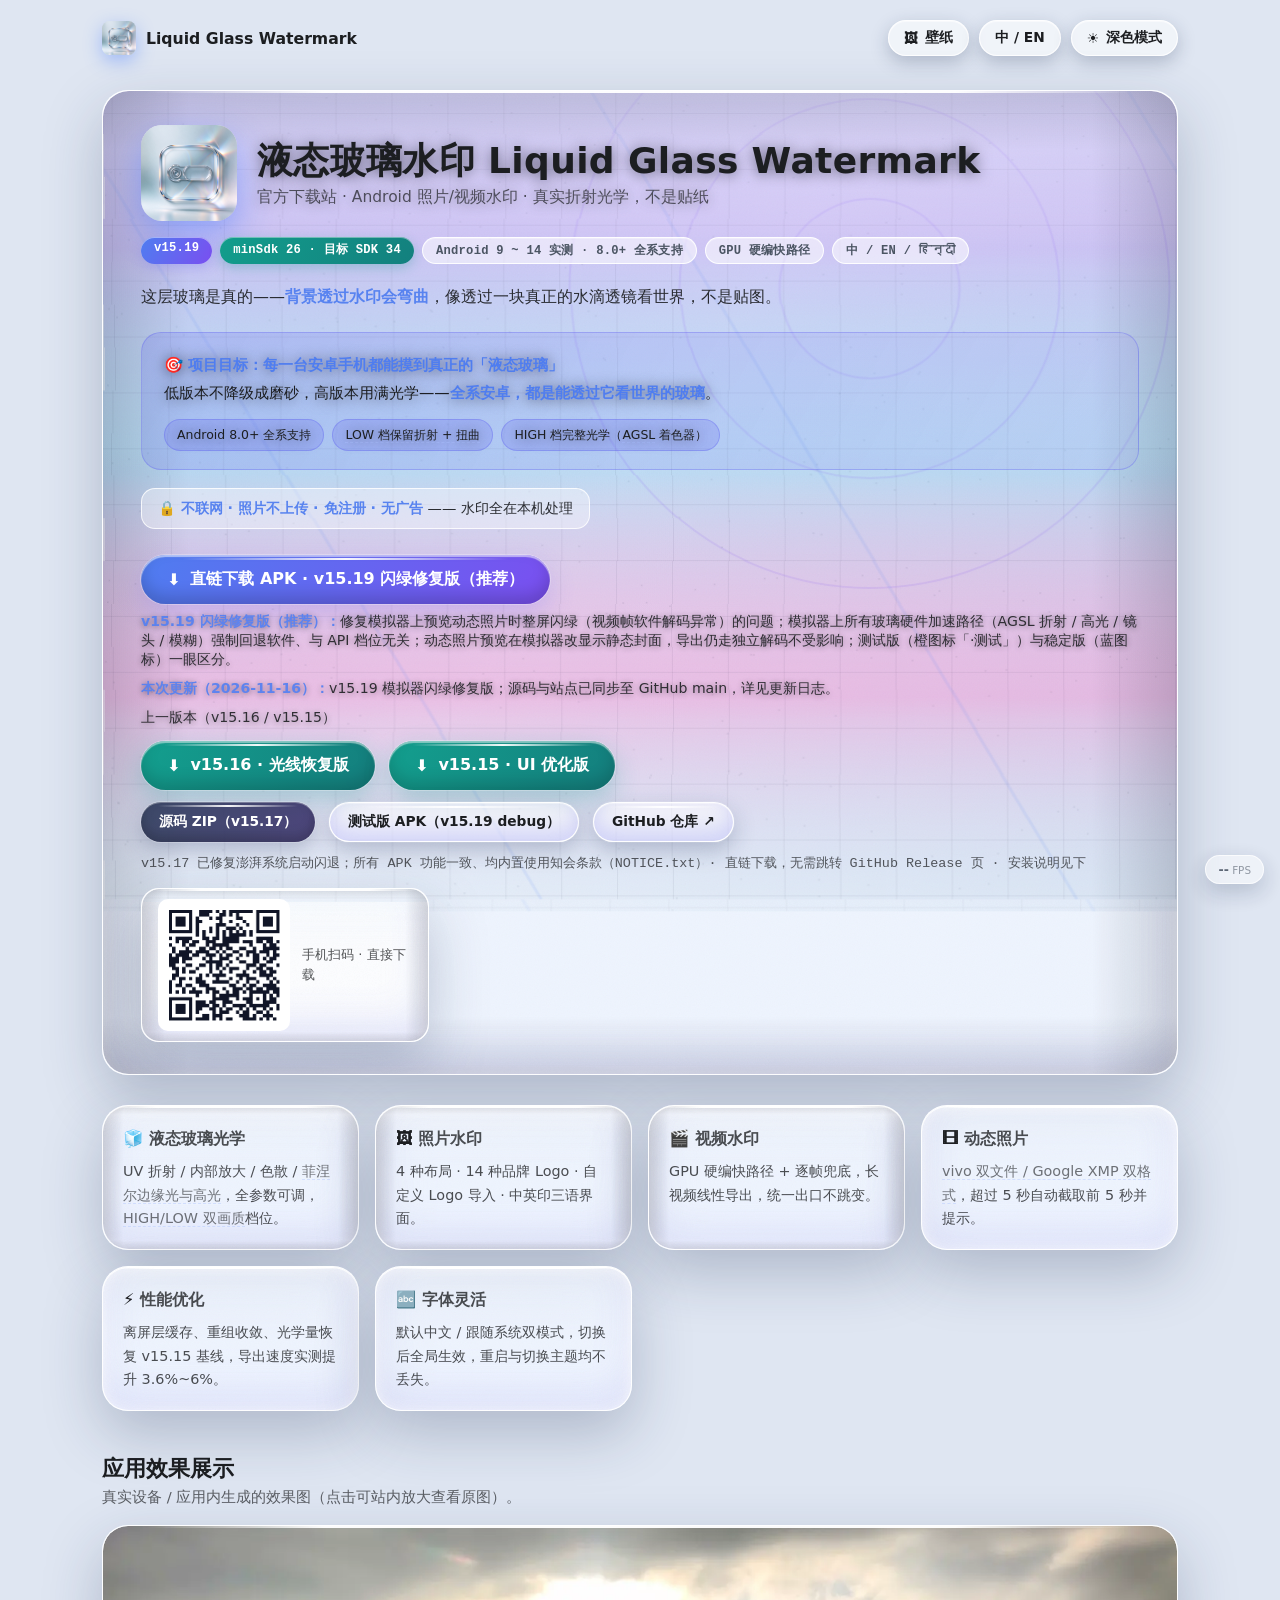
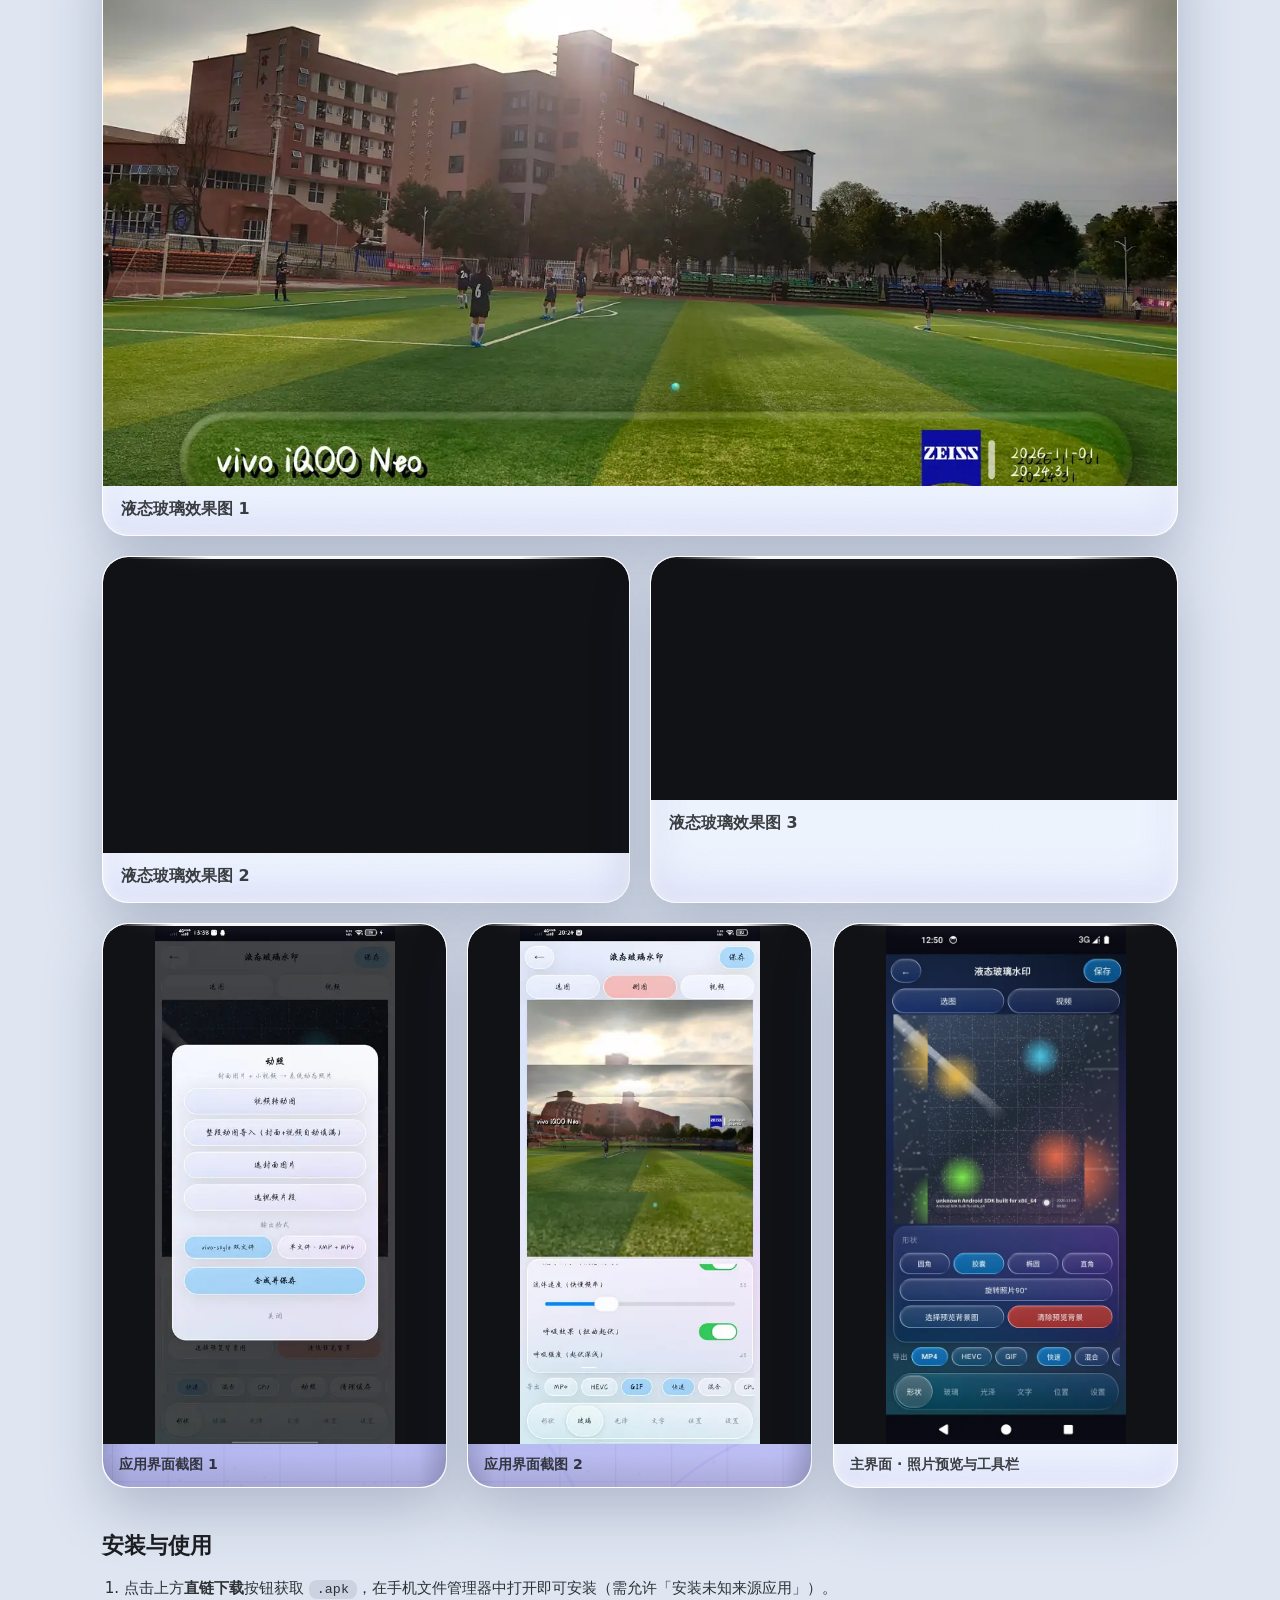
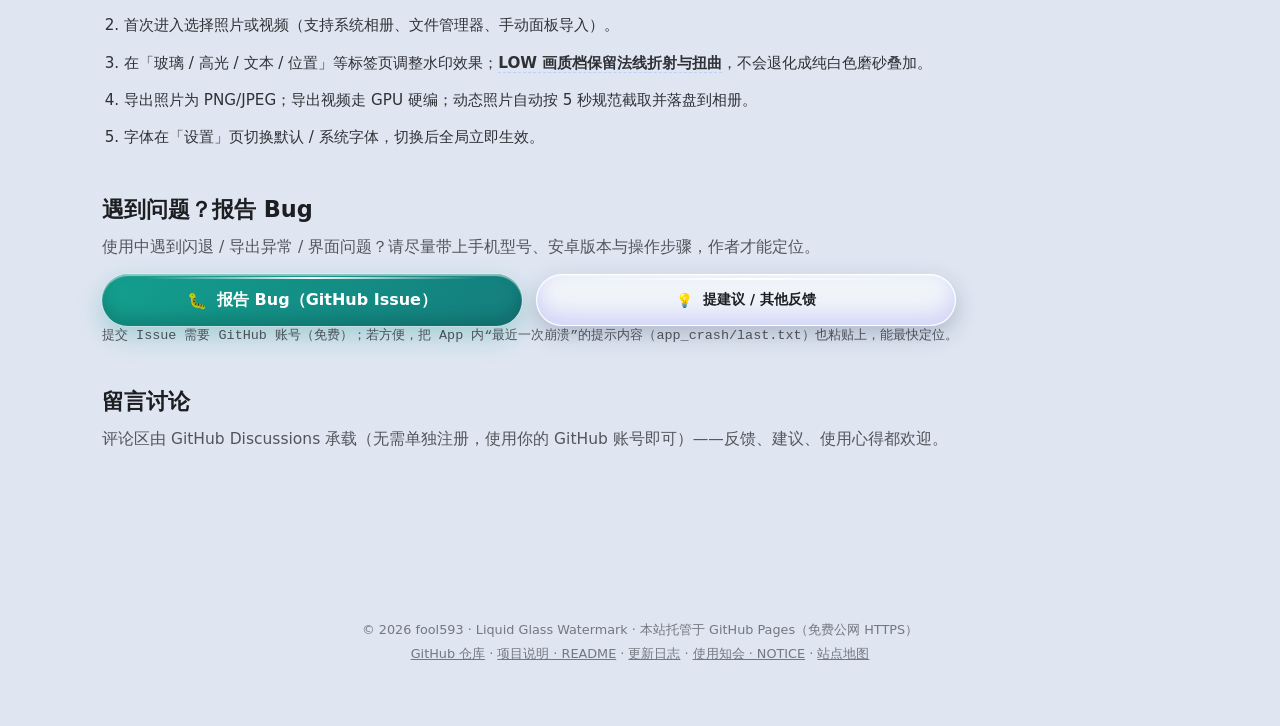
==== commit afdf2cd5: "v15.19 emulator green-flash fix - Emulator-only: fix green flash on motion-photo preview (software-G" ====
--- a/docs/index.html
+++ b/docs/index.html
@@ -38,8 +38,8 @@
     "author": { "@type": "Person", "name": "fool593" },
     "offers": { "@type": "Offer", "price": "0", "priceCurrency": "CNY", "availability": "https://schema.org/InStock" },
     "datePublished": "2026-11-04",
-    "softwareVersion": "15.18",
-    "downloadUrl": "https://github.com/fool593/LiquidGlassWatermark/releases/download/v15.18/app-release.apk",
+    "softwareVersion": "15.19",
+    "downloadUrl": "https://github.com/fool593/LiquidGlassWatermark/releases/download/v15.19/app-release.apk",
     "fileSize": "27.28MB",
     "screenshot": [
       "https://fool593.github.io/LiquidGlassWatermark/images/lgm_20261101_202432.jpg",
@@ -111,7 +111,7 @@
           </div>
         </div>
         <div class="badges">
-          <span class="badge mono">v15.18</span>
+          <span class="badge mono">v15.19</span>
           <span class="badge green mono" data-i18n="hero.badge.sdk">minSdk 26 · targetSdk 34</span>
           <span class="badge plain mono" data-i18n="hero.badge.tested">Android 9 ~ 14 实测 · 8.0+ 全系支持</span>
           <span class="badge plain mono">GPU 硬编快路径</span>
@@ -138,12 +138,12 @@
 
         <div class="download">
           <div class="dl-row">
-            <a class="dl-btn rise r-3" href="https://github.com/fool593/LiquidGlassWatermark/releases/download/v15.18/app-release.apk" target="_blank" rel="noopener">
-              ⬇ <span data-i18n="hero.dl.v1518">直链下载 APK · v15.18 修复版（推荐）</span>
-            </a>
-          </div>
-          <p class="dl-note" data-i18n="hero.dl.v1518.note"><b>v15.18 修复版（推荐）：</b>修复手机型号只显示名称、高版本 API 重启玻璃变淡、导入/删除素材后自定义机型被还原、滑块参数少且满档效果淡等 4 个问题；按键变色与滑块不回弹均正常。</p>
-          <p class="dl-note"><b>本次更新（2026-11-13）：</b>v15.18 最小修复版；源码与站点已同步至 GitHub main，详见更新日志。</p>
+            <a class="dl-btn rise r-3" href="https://github.com/fool593/LiquidGlassWatermark/releases/download/v15.19/app-release.apk" target="_blank" rel="noopener">
+              ⬇ <span data-i18n="hero.dl.v1519">直链下载 APK · v15.19 闪绿修复版（推荐）</span>
+            </a>
+          </div>
+          <p class="dl-note" data-i18n="hero.dl.v1519.note"><b>v15.19 闪绿修复版（推荐）：</b>修复模拟器上预览动态照片时整屏闪绿（视频帧软件解码异常）的问题；模拟器上所有玻璃硬件加速路径（AGSL 折射 / 高光 / 镜头 / 模糊）强制回退软件、与 API 档位无关；动态照片预览在模拟器改显示静态封面，导出仍走独立解码不受影响；测试版（橙图标「·测试」）与稳定版（蓝图标）一眼区分。</p>
+          <p class="dl-note"><b>本次更新（2026-11-16）：</b>v15.19 模拟器闪绿修复版；源码与站点已同步至 GitHub main，详见更新日志。</p>
           <p class="dl-note legacy" data-i18n="hero.dl.legacy">上一版本（v15.16）</p>
           <div class="dl-row">
             <a class="dl-btn green rise r-4" href="./downloads/LiquidGlassWatermark-v15.16-export-speed-restored.apk" download>
@@ -154,18 +154,18 @@
             </a>
           </div>
           <div class="dl-row">
-            <a class="dl-btn small rise r-6" href="https://github.com/fool593/LiquidGlassWatermark/releases/download/v15.18/LiquidGlassWatermark_v15.18_source.zip" target="_blank" rel="noopener">
-              <span data-i18n="hero.dl.src">源码 ZIP（v15.18）</span>
-            </a>
-            <a class="dl-btn small ghost rise r-8" href="https://github.com/fool593/LiquidGlassWatermark/releases/download/v15.18/app-debug.apk" target="_blank" rel="noopener">
-              <span>测试版 APK（v15.18 debug）</span>
+            <a class="dl-btn small rise r-6" href="https://github.com/fool593/LiquidGlassWatermark/releases/download/v15.19/LiquidGlassWatermark_v15.19_source.zip" target="_blank" rel="noopener">
+              <span data-i18n="hero.dl.src">源码 ZIP（v15.19）</span>
+            </a>
+            <a class="dl-btn small ghost rise r-8" href="https://github.com/fool593/LiquidGlassWatermark/releases/download/v15.19/app-debug.apk" target="_blank" rel="noopener">
+              <span>测试版 APK（v15.19 debug）</span>
             </a>
             <a class="dl-btn small ghost rise r-7" href="https://github.com/fool593/LiquidGlassWatermark" target="_blank" rel="noopener">
               <span data-i18n="hero.dl.github">GitHub 仓库 ↗</span>
             </a>
           </div>
           <p class="dl-meta" data-i18n="hero.dl.meta">
-            v15.18 修复 4 项体验问题；APK 均内置使用知会条款（NOTICE.txt）· 点击「推荐」按钮直达 GitHub Release 下载 · 安装说明见下
+            v15.19 修复模拟器预览闪绿；APK 均内置使用知会条款（NOTICE.txt）· 点击「推荐」按钮直达 GitHub Release 下载 · 安装说明见下
           </p>
         </div>
         <div class="dl-qr glass" aria-label="扫码下载">
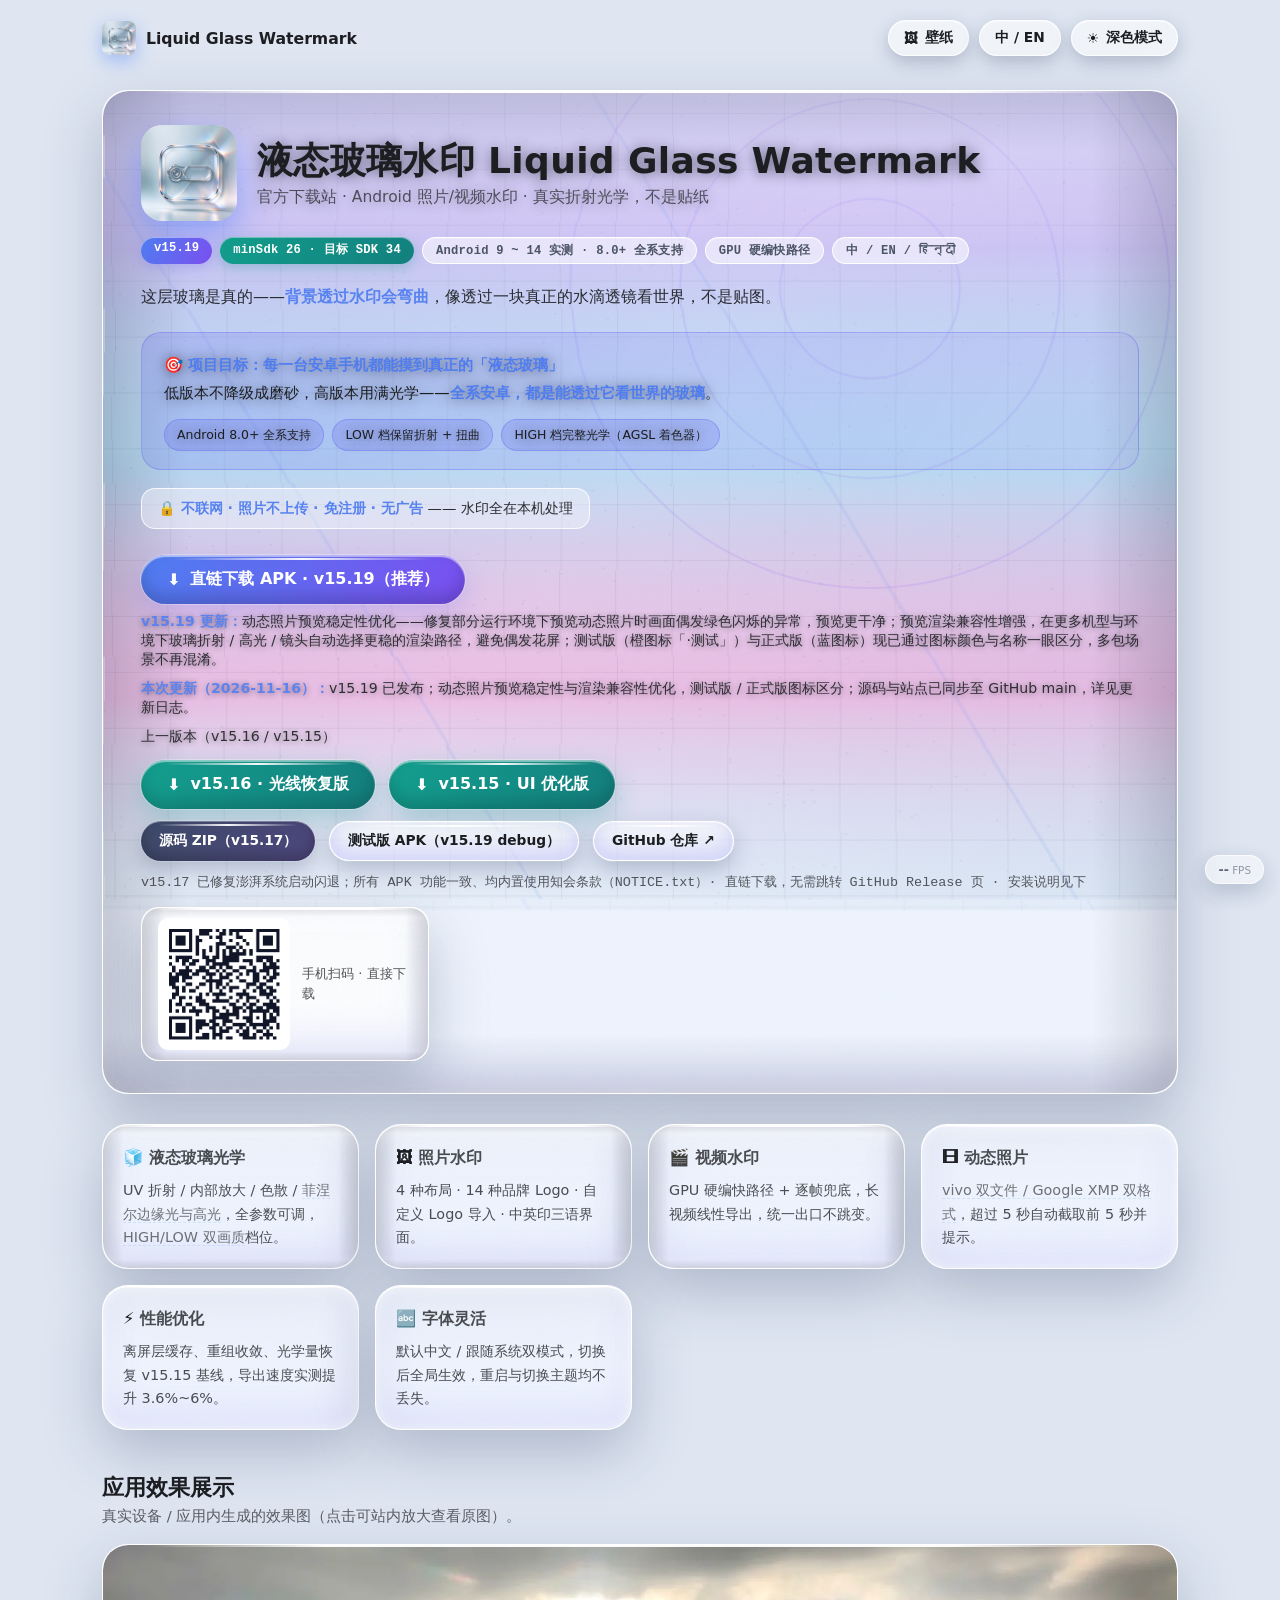
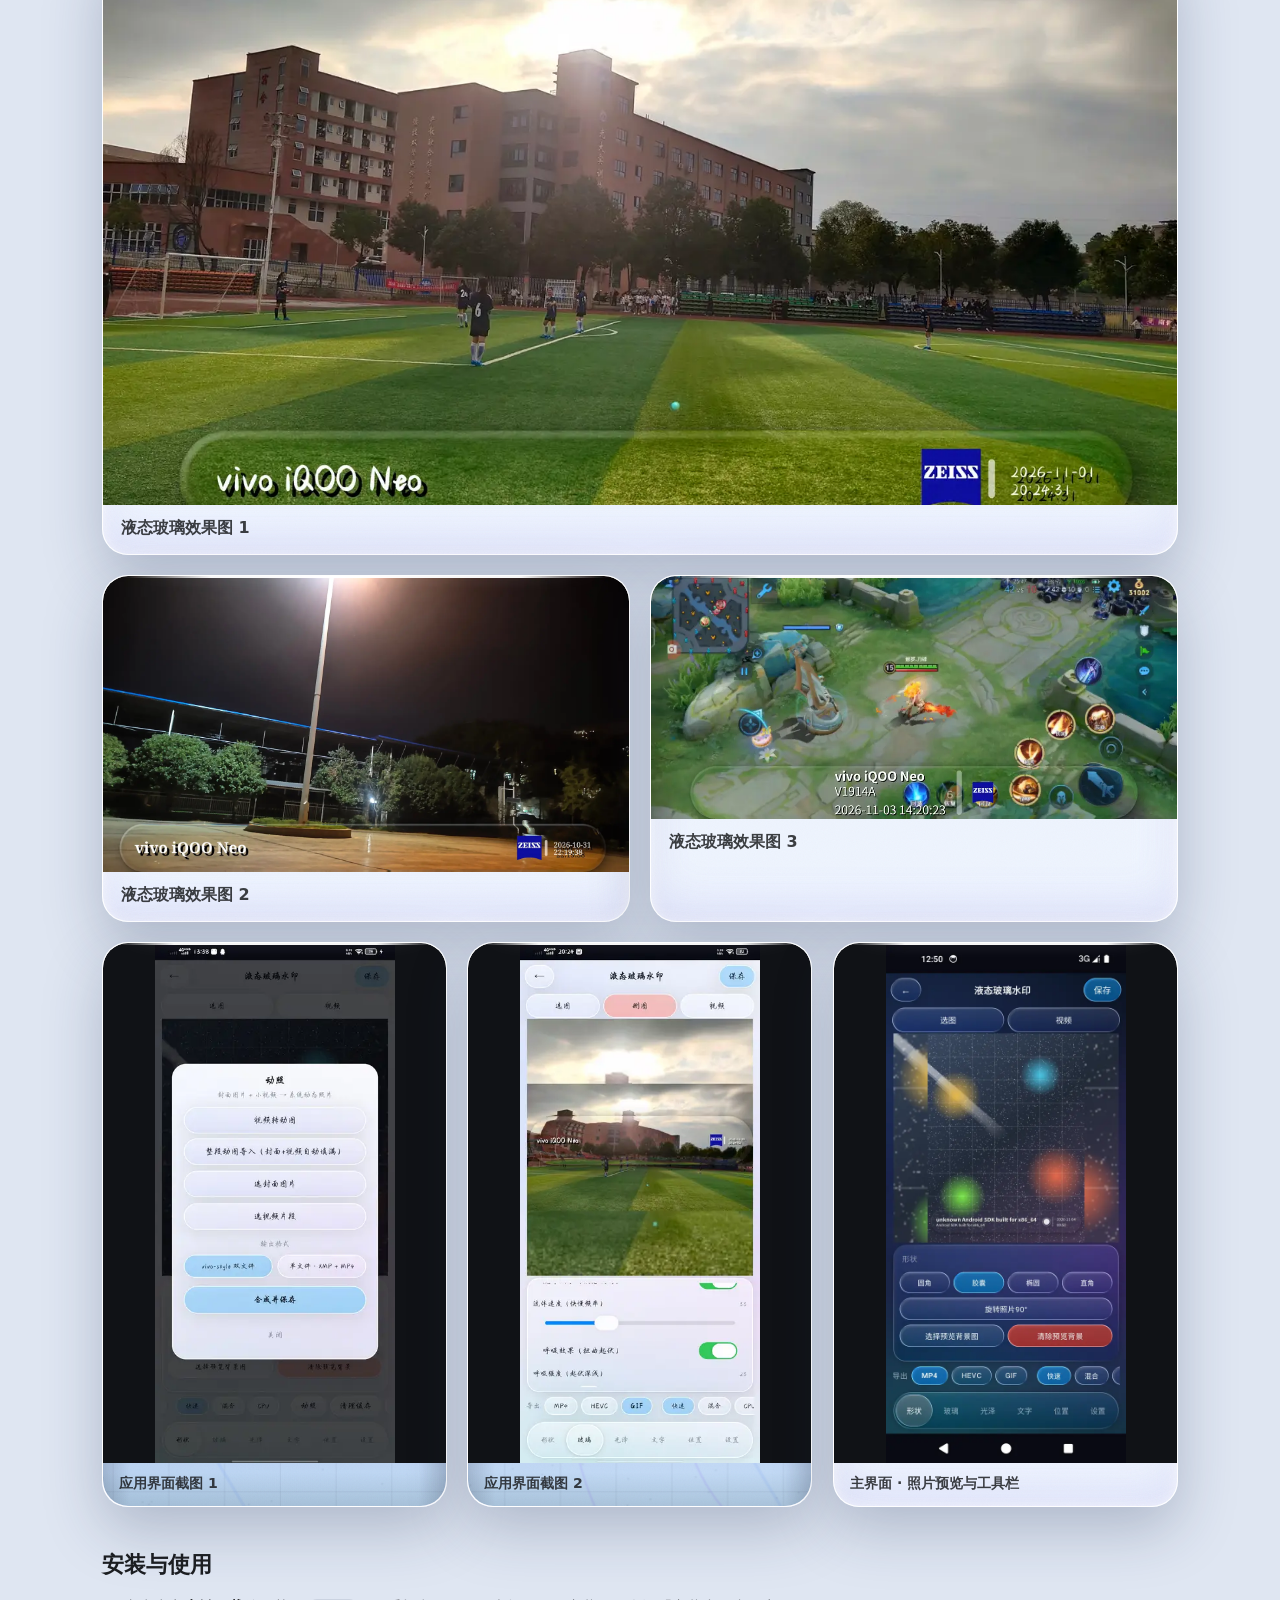
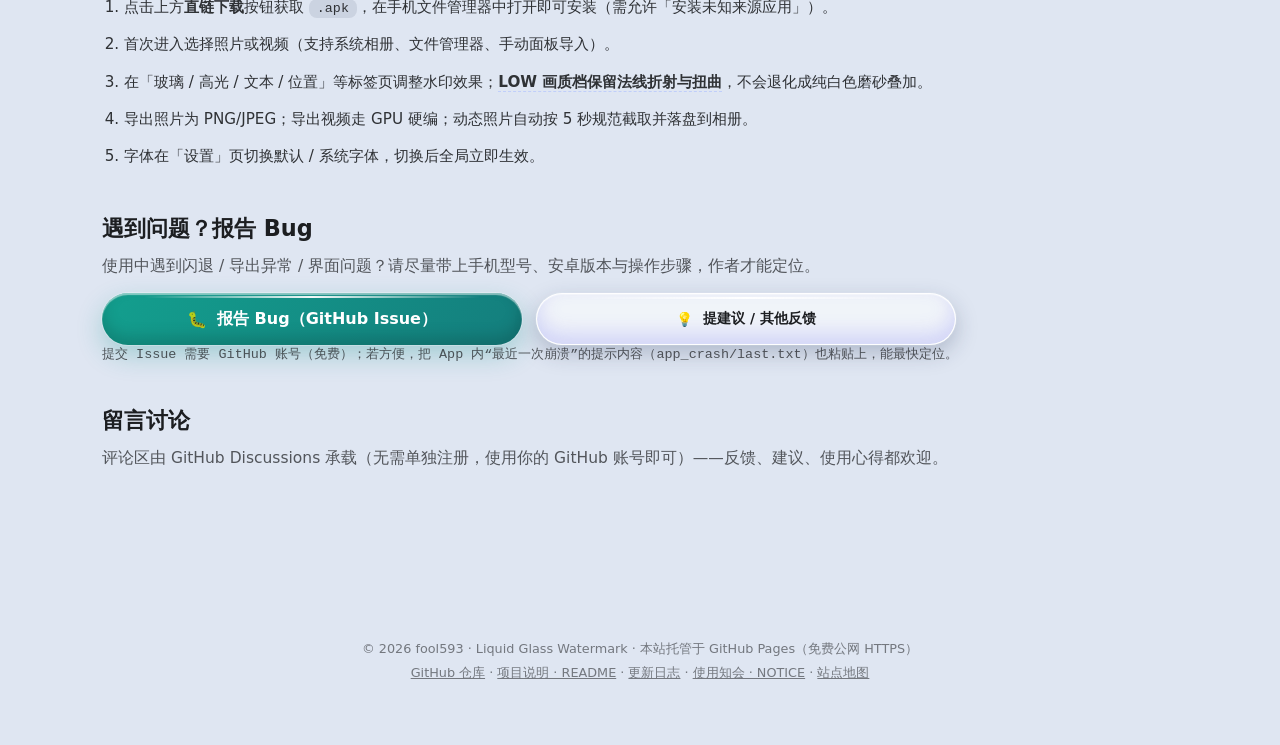
==== commit 93be3be1: "v15.19 emulator green-flash fix - Emulator-only: fix green flash on motion-photo preview (software-G" ====
--- a/docs/index.html
+++ b/docs/index.html
@@ -139,11 +139,11 @@
         <div class="download">
           <div class="dl-row">
             <a class="dl-btn rise r-3" href="https://github.com/fool593/LiquidGlassWatermark/releases/download/v15.19/app-release.apk" target="_blank" rel="noopener">
-              ⬇ <span data-i18n="hero.dl.v1519">直链下载 APK · v15.19 闪绿修复版（推荐）</span>
-            </a>
-          </div>
-          <p class="dl-note" data-i18n="hero.dl.v1519.note"><b>v15.19 闪绿修复版（推荐）：</b>修复模拟器上预览动态照片时整屏闪绿（视频帧软件解码异常）的问题；模拟器上所有玻璃硬件加速路径（AGSL 折射 / 高光 / 镜头 / 模糊）强制回退软件、与 API 档位无关；动态照片预览在模拟器改显示静态封面，导出仍走独立解码不受影响；测试版（橙图标「·测试」）与稳定版（蓝图标）一眼区分。</p>
-          <p class="dl-note"><b>本次更新（2026-11-16）：</b>v15.19 模拟器闪绿修复版；源码与站点已同步至 GitHub main，详见更新日志。</p>
+              ⬇ <span data-i18n="hero.dl.v1519">直链下载 APK · v15.19（推荐）</span>
+            </a>
+          </div>
+          <p class="dl-note" data-i18n="hero.dl.v1519.note"><b>v15.19 更新：</b>动态照片预览稳定性优化——修复部分运行环境下预览动态照片时画面偶发绿色闪烁的异常，预览更干净；预览渲染兼容性增强，在更多机型与环境下玻璃折射 / 高光 / 镜头自动选择更稳的渲染路径，避免偶发花屏；测试版（橙图标「·测试」）与正式版（蓝图标）现已通过图标颜色与名称一眼区分，多包场景不再混淆。</p>
+          <p class="dl-note"><b>本次更新（2026-11-16）：</b>v15.19 已发布；动态照片预览稳定性与渲染兼容性优化，测试版 / 正式版图标区分；源码与站点已同步至 GitHub main，详见更新日志。</p>
           <p class="dl-note legacy" data-i18n="hero.dl.legacy">上一版本（v15.16）</p>
           <div class="dl-row">
             <a class="dl-btn green rise r-4" href="./downloads/LiquidGlassWatermark-v15.16-export-speed-restored.apk" download>
@@ -165,7 +165,7 @@
             </a>
           </div>
           <p class="dl-meta" data-i18n="hero.dl.meta">
-            v15.19 修复模拟器预览闪绿；APK 均内置使用知会条款（NOTICE.txt）· 点击「推荐」按钮直达 GitHub Release 下载 · 安装说明见下
+            v15.19 动态照片预览稳定性优化 + 测试版 / 正式版图标区分；APK 均内置使用知会条款（NOTICE.txt）· 点击「推荐」按钮直达 GitHub Release 下载 · 安装说明见下
           </p>
         </div>
         <div class="dl-qr glass" aria-label="扫码下载">
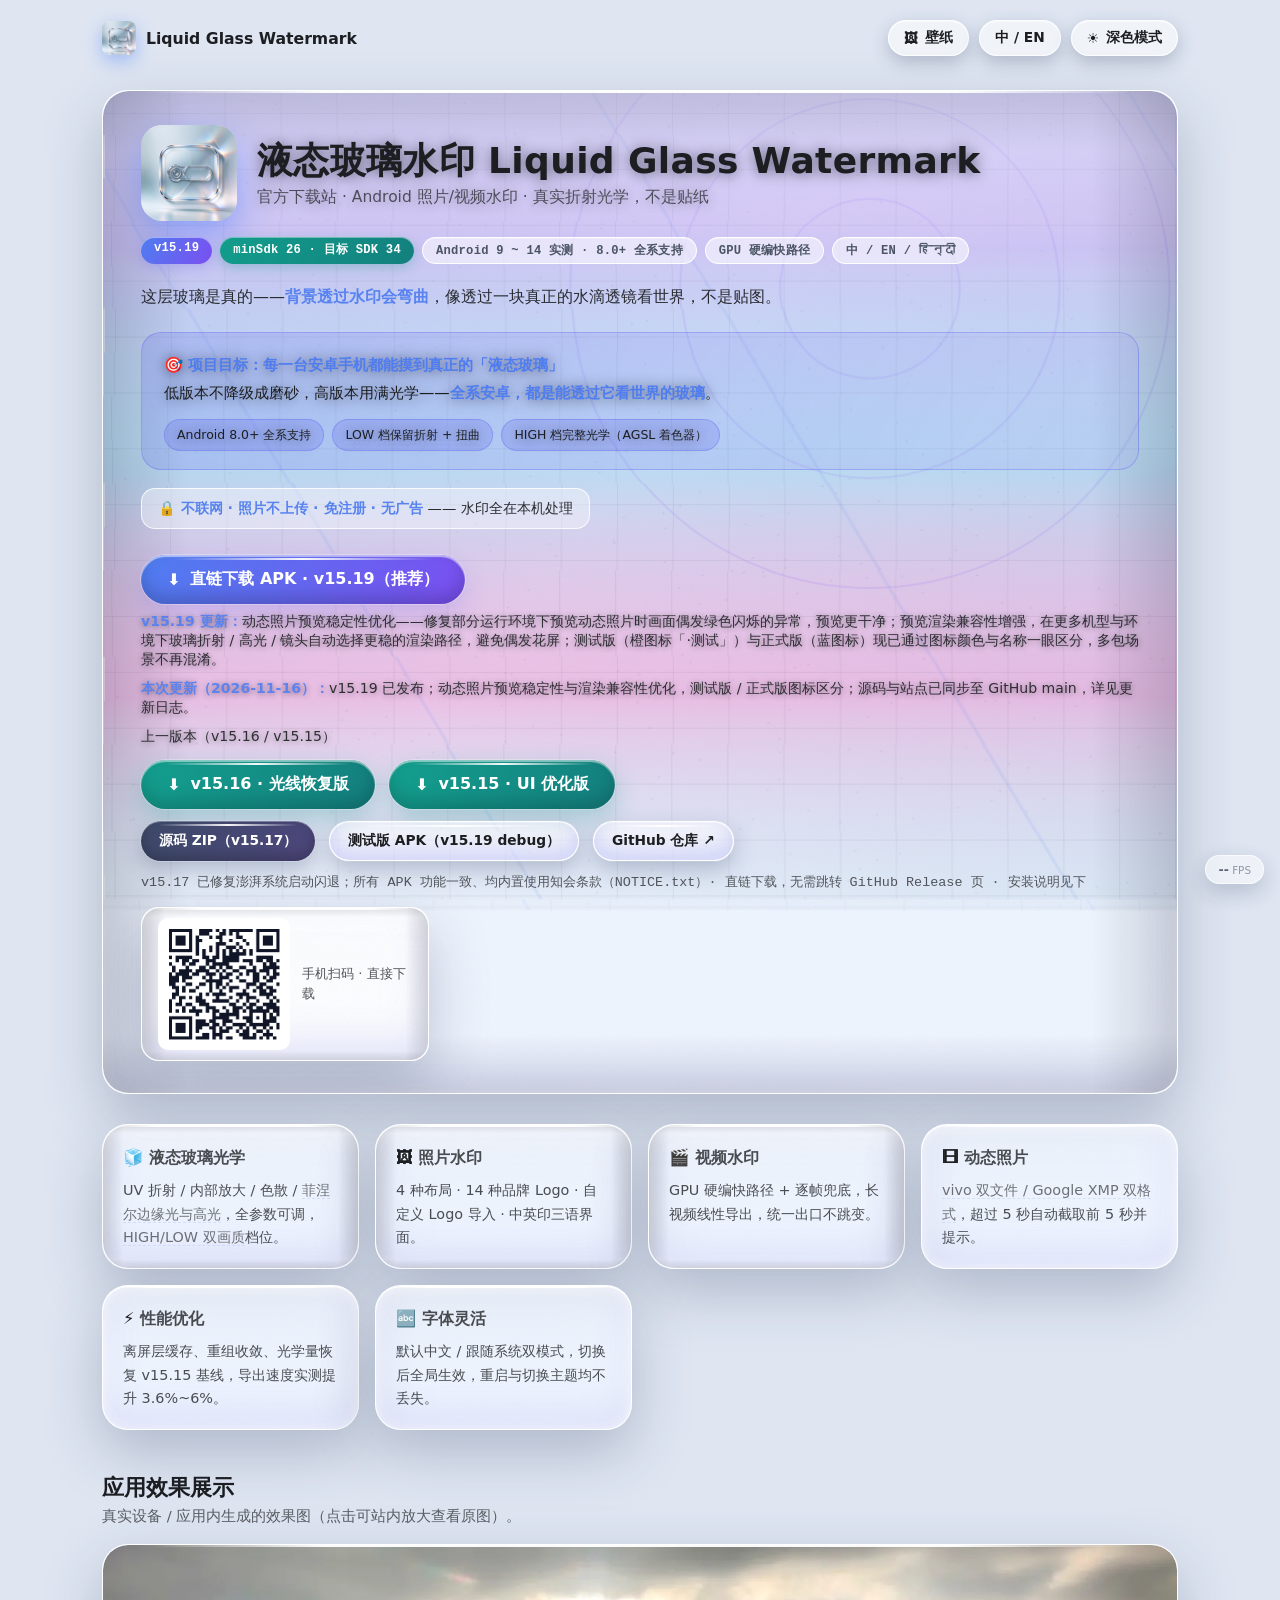
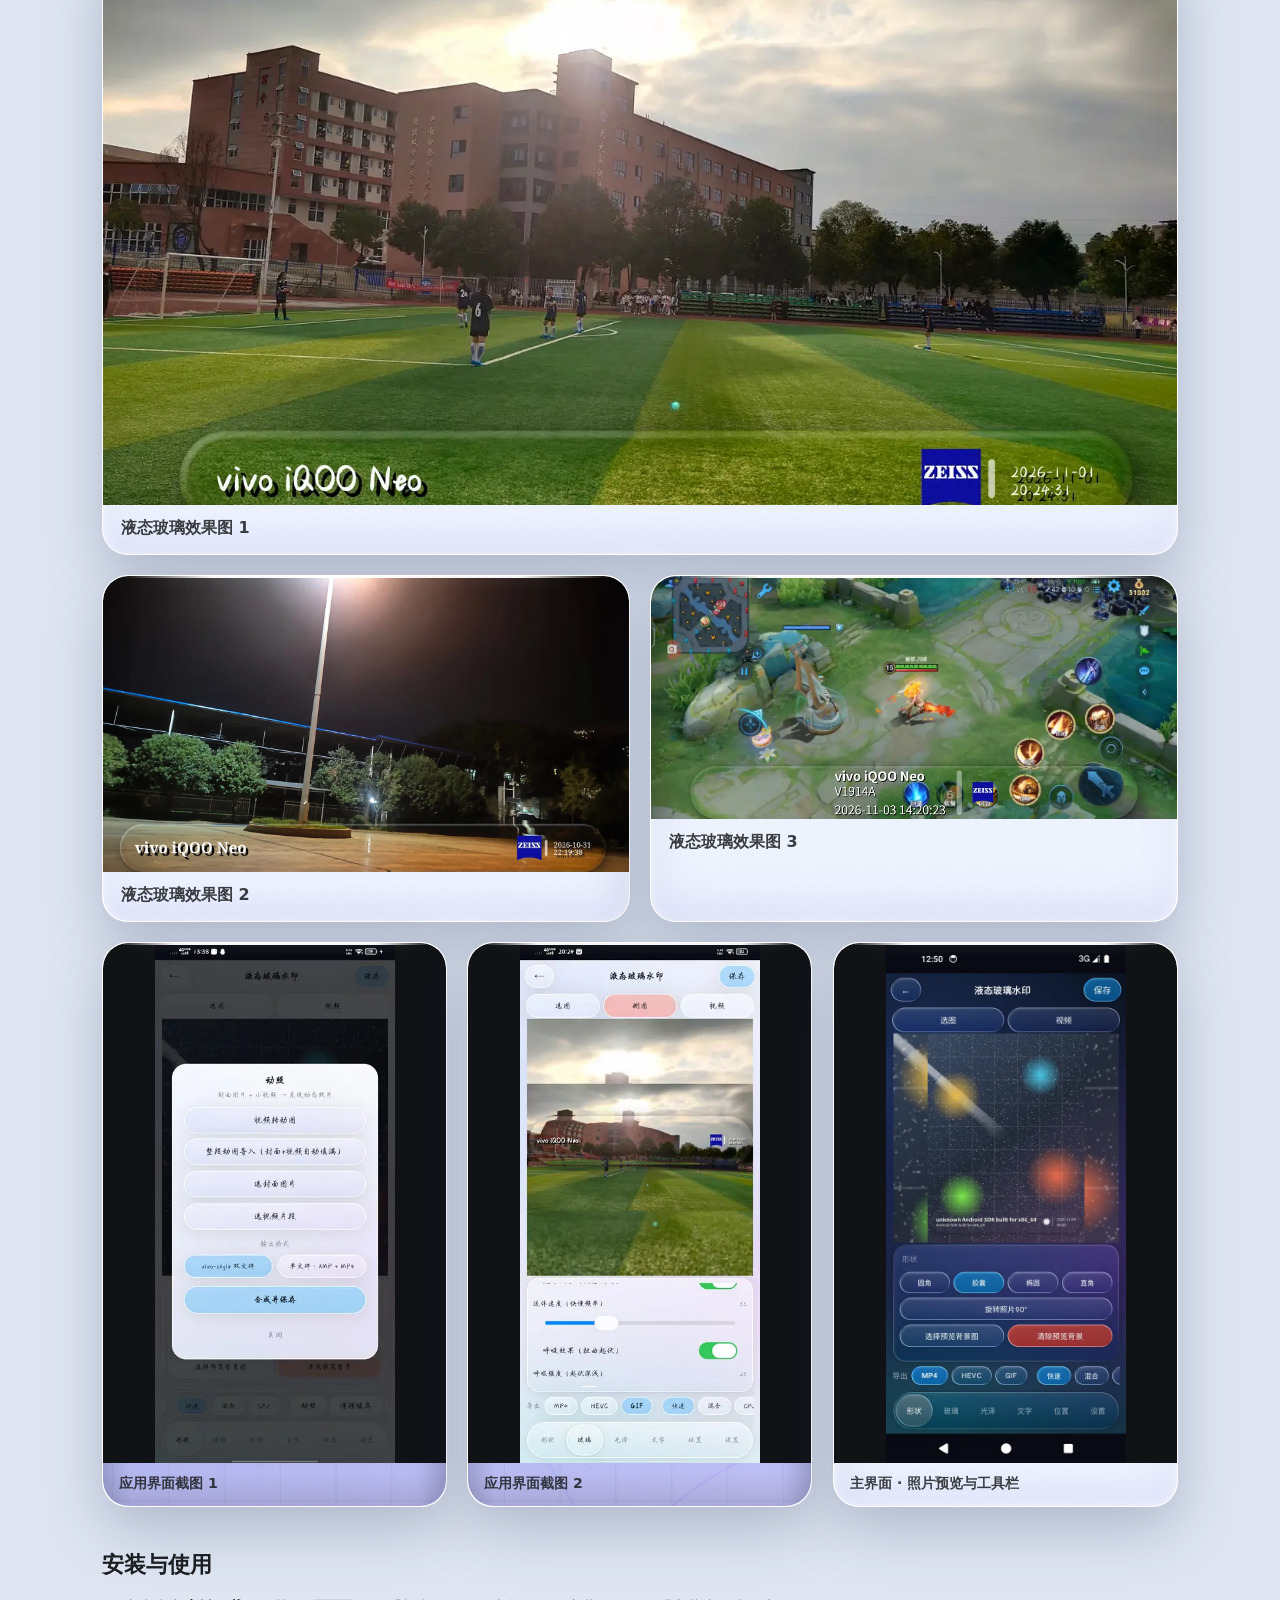
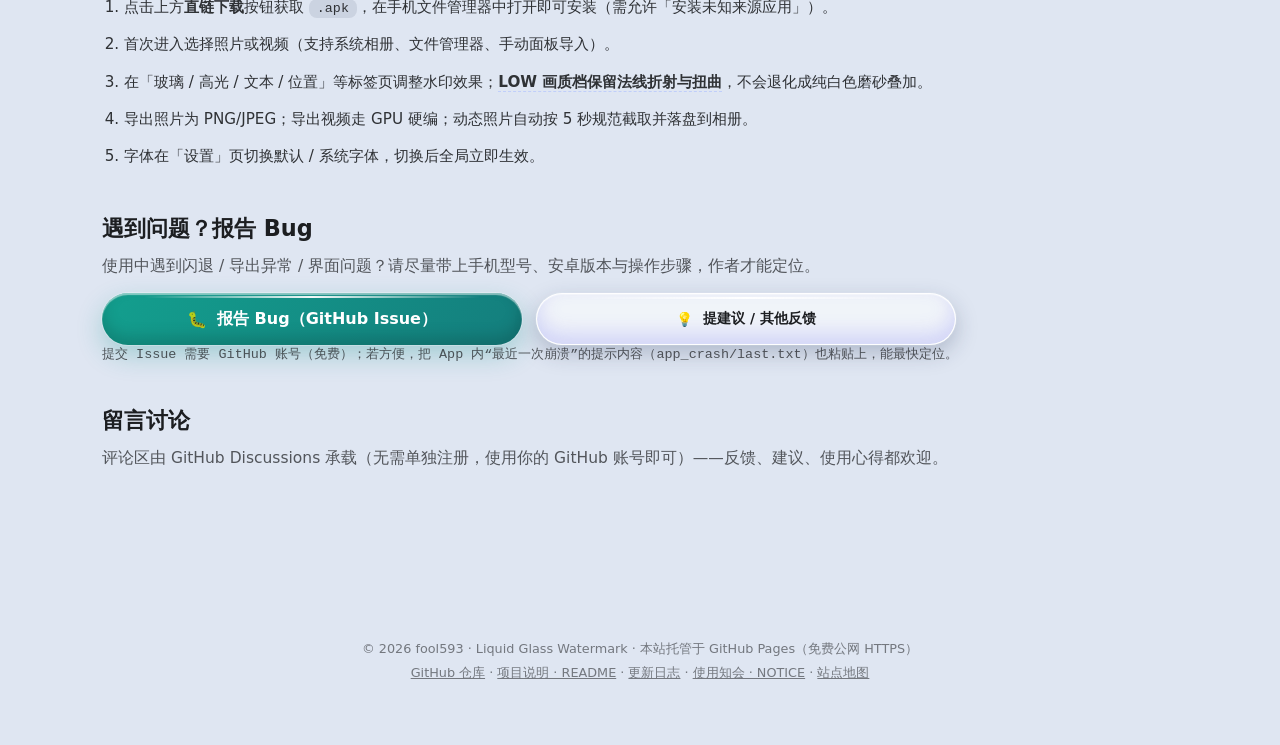
==== commit 3f8429e3: "site: 支持动态读取 version.json / announcements.json（管理后端）" ====
--- a/docs/index.html
+++ b/docs/index.html
@@ -24,7 +24,7 @@
   <meta name="twitter:title" content="液态玻璃水印 Liquid Glass Watermark — 官方下载站" />
   <meta name="twitter:description" content="真实折射光学水印：低版本安卓同样体验玻璃折射，高版本安卓同样可用。照片/视频/动态照片。" />
   <meta name="twitter:image" content="https://fool593.github.io/LiquidGlassWatermark/images/lgm_20261101_202432.jpg" />
-  <script type="application/ld+json">
+  <script type="application/ld+json" id="jsonld">
   {
     "@context": "https://schema.org",
     "@type": "SoftwareApplication",
@@ -111,7 +111,7 @@
           </div>
         </div>
         <div class="badges">
-          <span class="badge mono">v15.19</span>
+          <span class="badge mono" id="hero-ver">v15.19</span>
           <span class="badge green mono" data-i18n="hero.badge.sdk">minSdk 26 · targetSdk 34</span>
           <span class="badge plain mono" data-i18n="hero.badge.tested">Android 9 ~ 14 实测 · 8.0+ 全系支持</span>
           <span class="badge plain mono">GPU 硬编快路径</span>
@@ -138,12 +138,12 @@
 
         <div class="download">
           <div class="dl-row">
-            <a class="dl-btn rise r-3" href="https://github.com/fool593/LiquidGlassWatermark/releases/download/v15.19/app-release.apk" target="_blank" rel="noopener">
+            <a class="dl-btn rise r-3" id="hero-dl" href="https://github.com/fool593/LiquidGlassWatermark/releases/download/v15.19/app-release.apk" target="_blank" rel="noopener">
               ⬇ <span data-i18n="hero.dl.v1519">直链下载 APK · v15.19（推荐）</span>
             </a>
           </div>
-          <p class="dl-note" data-i18n="hero.dl.v1519.note"><b>v15.19 更新：</b>动态照片预览稳定性优化——修复部分运行环境下预览动态照片时画面偶发绿色闪烁的异常，预览更干净；预览渲染兼容性增强，在更多机型与环境下玻璃折射 / 高光 / 镜头自动选择更稳的渲染路径，避免偶发花屏；测试版（橙图标「·测试」）与正式版（蓝图标）现已通过图标颜色与名称一眼区分，多包场景不再混淆。</p>
-          <p class="dl-note"><b>本次更新（2026-11-16）：</b>v15.19 已发布；动态照片预览稳定性与渲染兼容性优化，测试版 / 正式版图标区分；源码与站点已同步至 GitHub main，详见更新日志。</p>
+          <p class="dl-note" id="hero-update-detail" data-i18n="hero.dl.v1519.note"><b>v15.19 更新：</b>动态照片预览稳定性优化——修复部分运行环境下预览动态照片时画面偶发绿色闪烁的异常，预览更干净；预览渲染兼容性增强，在更多机型与环境下玻璃折射 / 高光 / 镜头自动选择更稳的渲染路径，避免偶发花屏；测试版（橙图标「·测试」）与正式版（蓝图标）现已通过图标颜色与名称一眼区分，多包场景不再混淆。</p>
+          <p class="dl-note" id="hero-update"><b>本次更新（2026-11-16）：</b>v15.19 已发布；动态照片预览稳定性与渲染兼容性优化，测试版 / 正式版图标区分；源码与站点已同步至 GitHub main，详见更新日志。</p>
           <p class="dl-note legacy" data-i18n="hero.dl.legacy">上一版本（v15.16）</p>
           <div class="dl-row">
             <a class="dl-btn green rise r-4" href="./downloads/LiquidGlassWatermark-v15.16-export-speed-restored.apk" download>
@@ -153,7 +153,7 @@
               ⬇ <span data-i18n="hero.dl.alt">直链下载 APK · v15.15 UI 优化版</span>
             </a>
           </div>
-          <div class="dl-row">
+          <div class="dl-row" id="hero-dl-extra">
             <a class="dl-btn small rise r-6" href="https://github.com/fool593/LiquidGlassWatermark/releases/download/v15.19/LiquidGlassWatermark_v15.19_source.zip" target="_blank" rel="noopener">
               <span data-i18n="hero.dl.src">源码 ZIP（v15.19）</span>
             </a>
@@ -260,6 +260,14 @@
         </a>
       </div>
       <p class="dl-meta" data-i18n="feedback.note">提交 Issue 需要 GitHub 账号（免费）；若方便，把 App 内“最近一次崩溃”的提示内容（app_crash/last.txt）也粘贴上，能最快定位。</p>
+    </section>
+
+    <style>.ann-card{background:var(--card,#fff);border:1px solid var(--line-2,#e2e7f5);border-radius:14px;padding:12px 16px;margin:10px 0}.ann-date{font-size:.78rem;opacity:.55;display:block;margin-bottom:4px}</style>
+
+    <section class="wrap ann" id="ann-section" hidden aria-label="Announcements">
+      <h2>📢 公告 / 动态</h2>
+      <p class="sub">来自开发者的更新与说明，由管理后端实时推送。</p>
+      <div id="ann-feed"></div>
     </section>
 
     <section class="wrap comments" aria-label="Comments">
@@ -397,5 +405,33 @@
   </div>
 
   <script src="./assets/tips.js" defer></script>
+  <script>
+  (function(){
+    function esc(s){return (s||'').replace(/[&<>"']/g,function(c){return {'&':'&amp;','<':'&lt;','>':'&gt;','"':'&quot;',"'":'&#39;'}[c];});}
+    function applyVersion(v){
+      if(!v||!v.versionName) return;
+      var ver=v.versionName;
+      var b=document.getElementById('hero-ver'); if(b) b.textContent='v'+ver;
+      var dl=document.getElementById('hero-dl');
+      if(dl){ var u=(v.downloads&&v.downloads[0]&&v.downloads[0].url)||dl.getAttribute('href'); if(u) dl.setAttribute('href',u);
+        dl.innerHTML='⬇ <span id="dyn-dl-label"></span>'; var lab=dl.querySelector('#dyn-dl-label'); if(lab) lab.textContent='直链下载 APK · v'+ver+'（推荐）'; }
+      var ex=document.getElementById('hero-dl-extra');
+      if(ex){ var html=''; (v.downloads||[]).forEach(function(d){ if(d.kind==='source'||d.kind==='debug'){ html+='<a class="dl-btn small '+(d.kind==='debug'?'ghost ':'')+'rise r-'+(d.kind==='debug'?8:6)+'" href="'+esc(d.url)+'" target="_blank" rel="noopener"><span>'+esc(d.label)+'（v'+ver+'）</span></a>'; }});
+        html+='<a class="dl-btn small ghost rise r-7" href="https://github.com/fool593/LiquidGlassWatermark" target="_blank" rel="noopener"><span>GitHub 仓库 ↗</span></a>'; ex.innerHTML=html; }
+      var ud=document.getElementById('hero-update-detail'); if(ud){ ud.removeAttribute('data-i18n'); ud.innerHTML='<b>v'+ver+' 更新：</b>'+esc(v.whatsnew||''); }
+      var up=document.getElementById('hero-update'); if(up){ up.innerHTML='<b>本次更新（'+(v.date||'')+'）：</b>v'+ver+' 已发布；详情见更新日志。'; }
+      var ld=document.getElementById('jsonld'); if(ld){ try{ var o=JSON.parse(ld.textContent); o.softwareVersion=ver; if(v.downloads&&v.downloads[0]){ o.downloadUrl=v.downloads[0].url; if(v.downloads[0].sizeMB) o.fileSize=v.downloads[0].sizeMB+'MB'; } ld.textContent=JSON.stringify(o,null,2); }catch(e){} }
+    }
+    function applyAnn(j){
+      if(!j||!j.announcements||!j.announcements.length) return;
+      var sec=document.getElementById('ann-section'); var feed=document.getElementById('ann-feed'); if(!sec||!feed) return;
+      sec.removeAttribute('hidden'); var html='';
+      j.announcements.forEach(function(a){ html+='<div class="ann-card"><span class="ann-date">'+esc(a.date)+'</span><p>'+esc(a.text)+'</p></div>'; });
+      feed.innerHTML=html;
+    }
+    fetch('./version.json').then(function(r){return r.ok?r.json():null;}).then(applyVersion).catch(function(){});
+    fetch('./announcements.json').then(function(r){return r.ok?r.json():null;}).then(applyAnn).catch(function(){});
+  })();
+  </script>
 </body>
 </html>
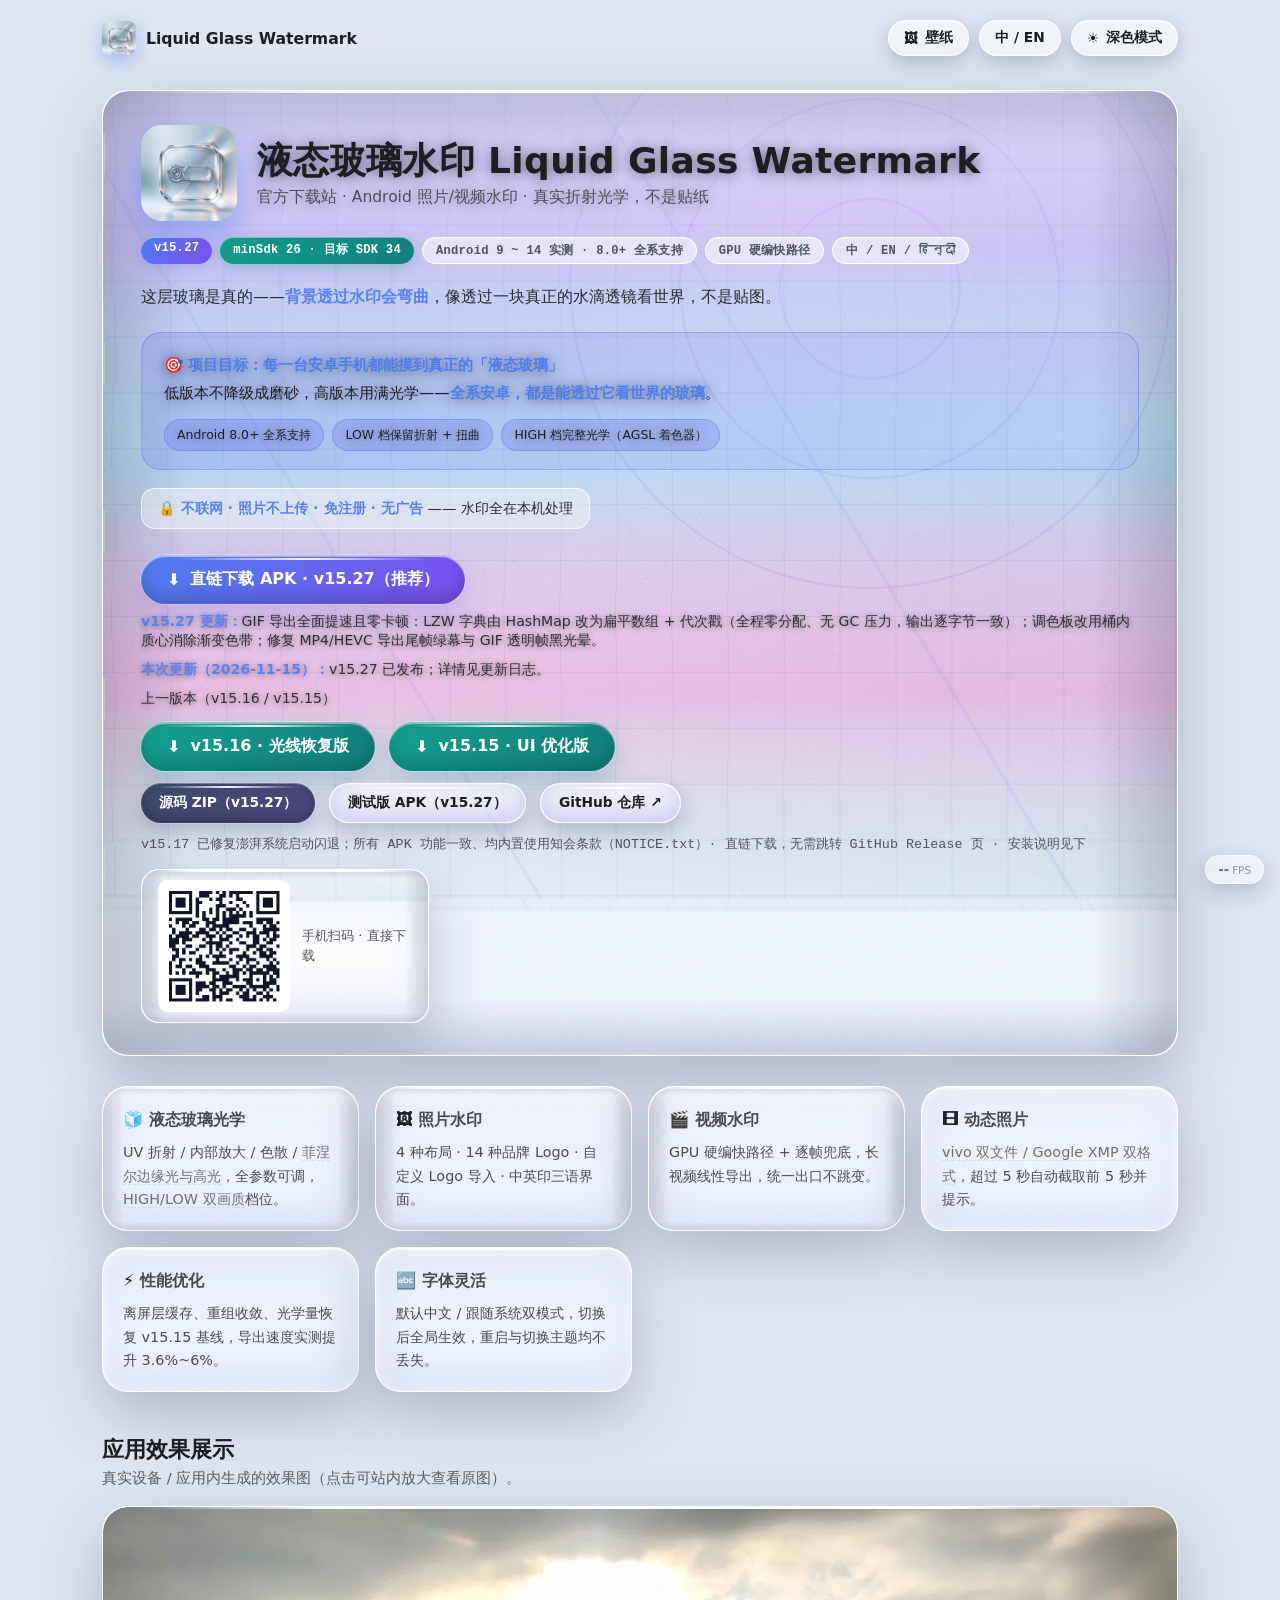
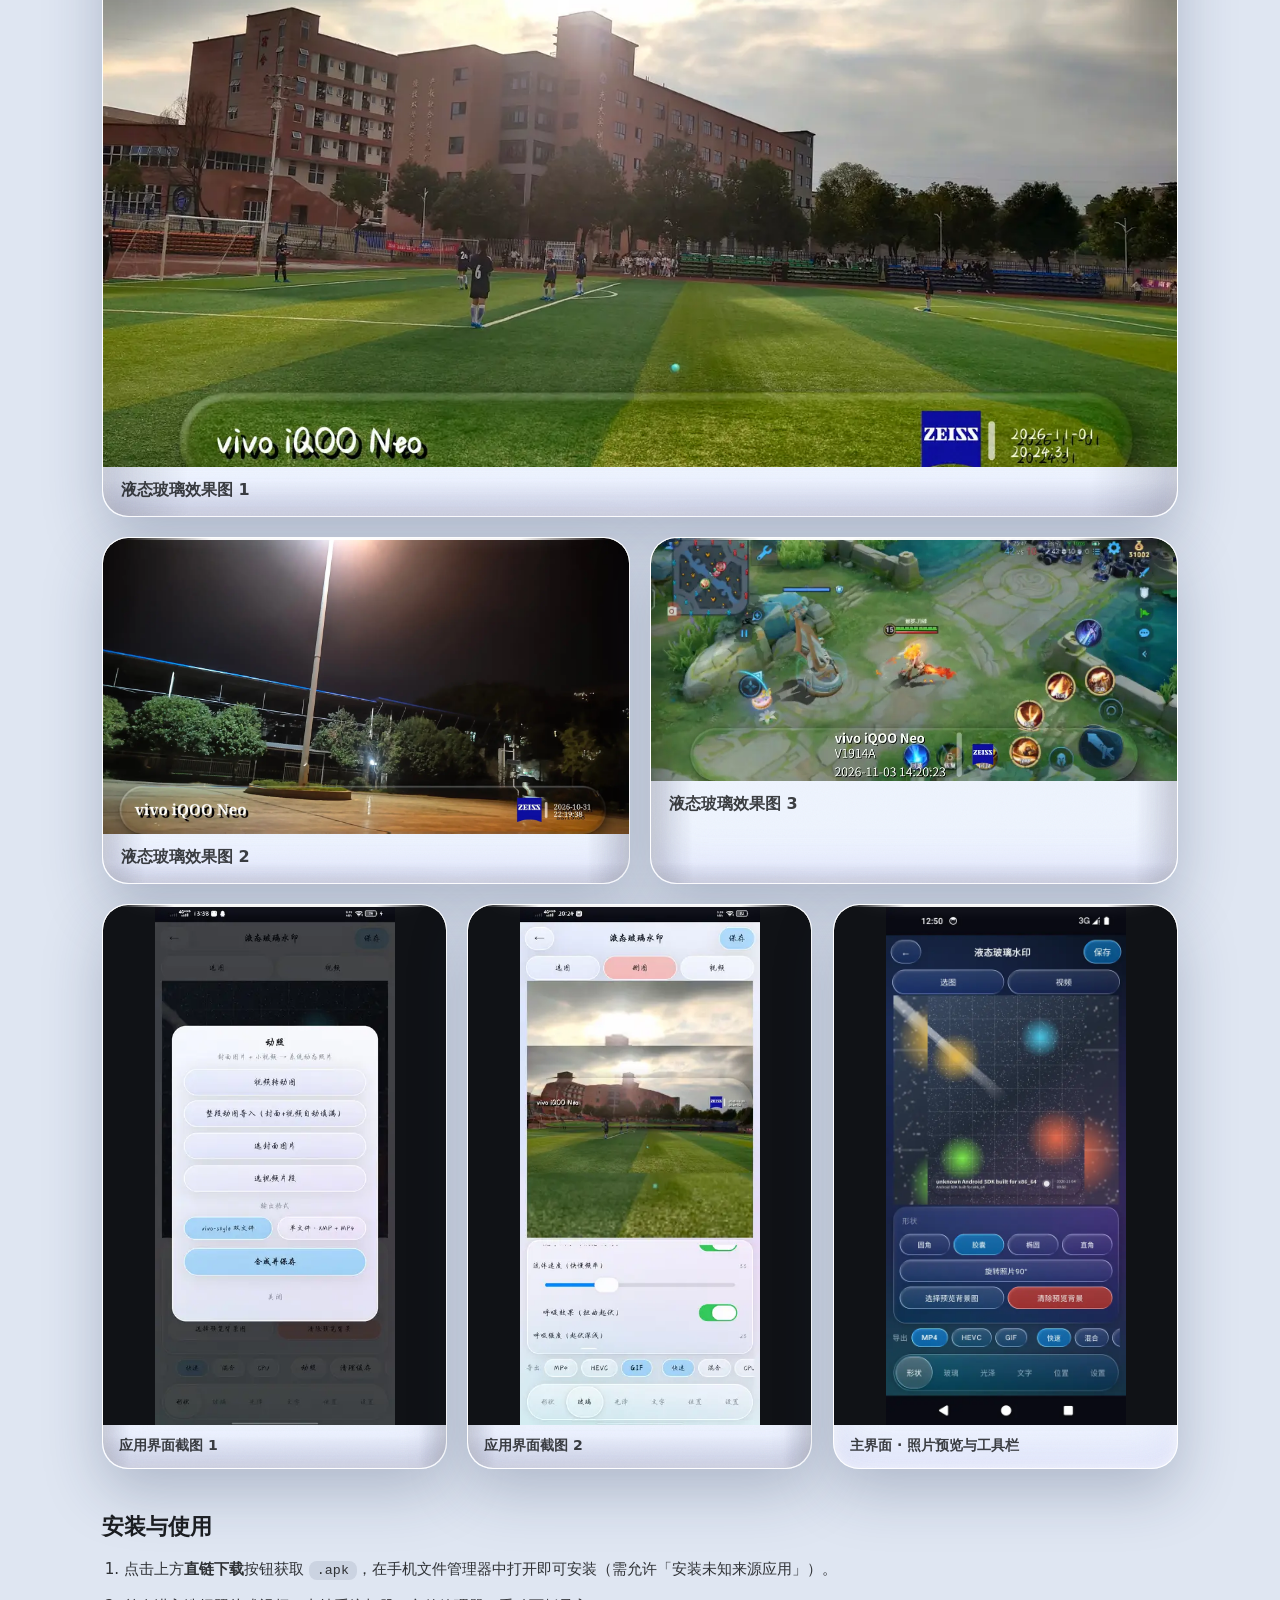
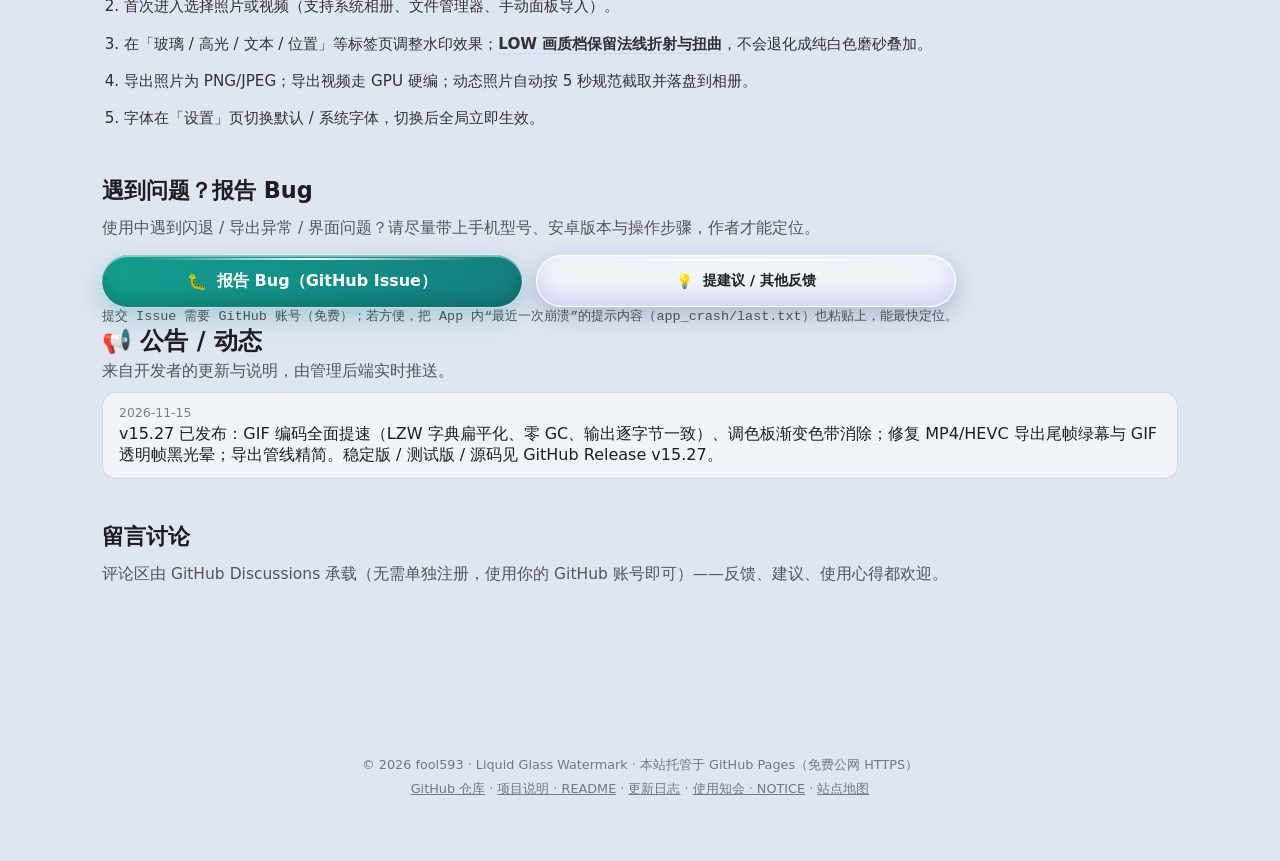
==== commit 344b0ff5: "docs: 站点更新至 v15.27（version.json/releases.json/index/changelog/announcements）" ====
--- a/docs/index.html
+++ b/docs/index.html
@@ -38,8 +38,8 @@
     "author": { "@type": "Person", "name": "fool593" },
     "offers": { "@type": "Offer", "price": "0", "priceCurrency": "CNY", "availability": "https://schema.org/InStock" },
     "datePublished": "2026-11-04",
-    "softwareVersion": "15.19",
-    "downloadUrl": "https://github.com/fool593/LiquidGlassWatermark/releases/download/v15.19/app-release.apk",
+    "softwareVersion": "15.27",
+    "downloadUrl": "https://github.com/fool593/LiquidGlassWatermark/releases/download/v15.27/app-release.apk",
     "fileSize": "27.28MB",
     "screenshot": [
       "https://fool593.github.io/LiquidGlassWatermark/images/lgm_20261101_202432.jpg",
@@ -111,7 +111,7 @@
           </div>
         </div>
         <div class="badges">
-          <span class="badge mono" id="hero-ver">v15.19</span>
+          <span class="badge mono" id="hero-ver">v15.27</span>
           <span class="badge green mono" data-i18n="hero.badge.sdk">minSdk 26 · targetSdk 34</span>
           <span class="badge plain mono" data-i18n="hero.badge.tested">Android 9 ~ 14 实测 · 8.0+ 全系支持</span>
           <span class="badge plain mono">GPU 硬编快路径</span>
@@ -138,12 +138,12 @@
 
         <div class="download">
           <div class="dl-row">
-            <a class="dl-btn rise r-3" id="hero-dl" href="https://github.com/fool593/LiquidGlassWatermark/releases/download/v15.19/app-release.apk" target="_blank" rel="noopener">
-              ⬇ <span data-i18n="hero.dl.v1519">直链下载 APK · v15.19（推荐）</span>
-            </a>
-          </div>
-          <p class="dl-note" id="hero-update-detail" data-i18n="hero.dl.v1519.note"><b>v15.19 更新：</b>动态照片预览稳定性优化——修复部分运行环境下预览动态照片时画面偶发绿色闪烁的异常，预览更干净；预览渲染兼容性增强，在更多机型与环境下玻璃折射 / 高光 / 镜头自动选择更稳的渲染路径，避免偶发花屏；测试版（橙图标「·测试」）与正式版（蓝图标）现已通过图标颜色与名称一眼区分，多包场景不再混淆。</p>
-          <p class="dl-note" id="hero-update"><b>本次更新（2026-11-16）：</b>v15.19 已发布；动态照片预览稳定性与渲染兼容性优化，测试版 / 正式版图标区分；源码与站点已同步至 GitHub main，详见更新日志。</p>
+            <a class="dl-btn rise r-3" id="hero-dl" href="https://github.com/fool593/LiquidGlassWatermark/releases/download/v15.27/app-release.apk" target="_blank" rel="noopener">
+              ⬇ <span data-i18n="hero.dl.v1527">直链下载 APK · v15.27（推荐）</span>
+            </a>
+          </div>
+          <p class="dl-note" id="hero-update-detail" data-i18n="hero.dl.v1527.note"><b>v15.27 更新：</b>GIF 导出全面提速且零卡顿（LZW 字典扁平化 + 桶内质心调色板）；修复 MP4/HEVC 导出尾帧绿幕与 GIF 透明帧黑光晕；导出管线精简与稳定性增强。</p>
+          <p class="dl-note" id="hero-update"><b>本次更新（2026-11-15）：</b>v15.27 已发布；GIF 编码提速、MP4/HEVC 绿幕与 GIF 黑光晕修复、导出管线精简；源码与站点已同步至 GitHub main，详见更新日志。</p>
           <p class="dl-note legacy" data-i18n="hero.dl.legacy">上一版本（v15.16）</p>
           <div class="dl-row">
             <a class="dl-btn green rise r-4" href="./downloads/LiquidGlassWatermark-v15.16-export-speed-restored.apk" download>
@@ -154,18 +154,18 @@
             </a>
           </div>
           <div class="dl-row" id="hero-dl-extra">
-            <a class="dl-btn small rise r-6" href="https://github.com/fool593/LiquidGlassWatermark/releases/download/v15.19/LiquidGlassWatermark_v15.19_source.zip" target="_blank" rel="noopener">
-              <span data-i18n="hero.dl.src">源码 ZIP（v15.19）</span>
-            </a>
-            <a class="dl-btn small ghost rise r-8" href="https://github.com/fool593/LiquidGlassWatermark/releases/download/v15.19/app-debug.apk" target="_blank" rel="noopener">
-              <span>测试版 APK（v15.19 debug）</span>
+            <a class="dl-btn small rise r-6" href="https://github.com/fool593/LiquidGlassWatermark/releases/download/v15.27/LiquidGlassWatermark_v15.27_source.zip" target="_blank" rel="noopener">
+              <span data-i18n="hero.dl.src">源码 ZIP（v15.27）</span>
+            </a>
+            <a class="dl-btn small ghost rise r-8" href="https://github.com/fool593/LiquidGlassWatermark/releases/download/v15.27/app-debug.apk" target="_blank" rel="noopener">
+              <span>测试版 APK（v15.27 debug）</span>
             </a>
             <a class="dl-btn small ghost rise r-7" href="https://github.com/fool593/LiquidGlassWatermark" target="_blank" rel="noopener">
               <span data-i18n="hero.dl.github">GitHub 仓库 ↗</span>
             </a>
           </div>
           <p class="dl-meta" data-i18n="hero.dl.meta">
-            v15.19 动态照片预览稳定性优化 + 测试版 / 正式版图标区分；APK 均内置使用知会条款（NOTICE.txt）· 点击「推荐」按钮直达 GitHub Release 下载 · 安装说明见下
+            v15.27 GIF 编码提速 + MP4/HEVC 绿幕与 GIF 黑光晕修复 + 导出管线精简；点击「推荐」按钮直达 GitHub Release 下载 · 安装说明见下
           </p>
         </div>
         <div class="dl-qr glass" aria-label="扫码下载">
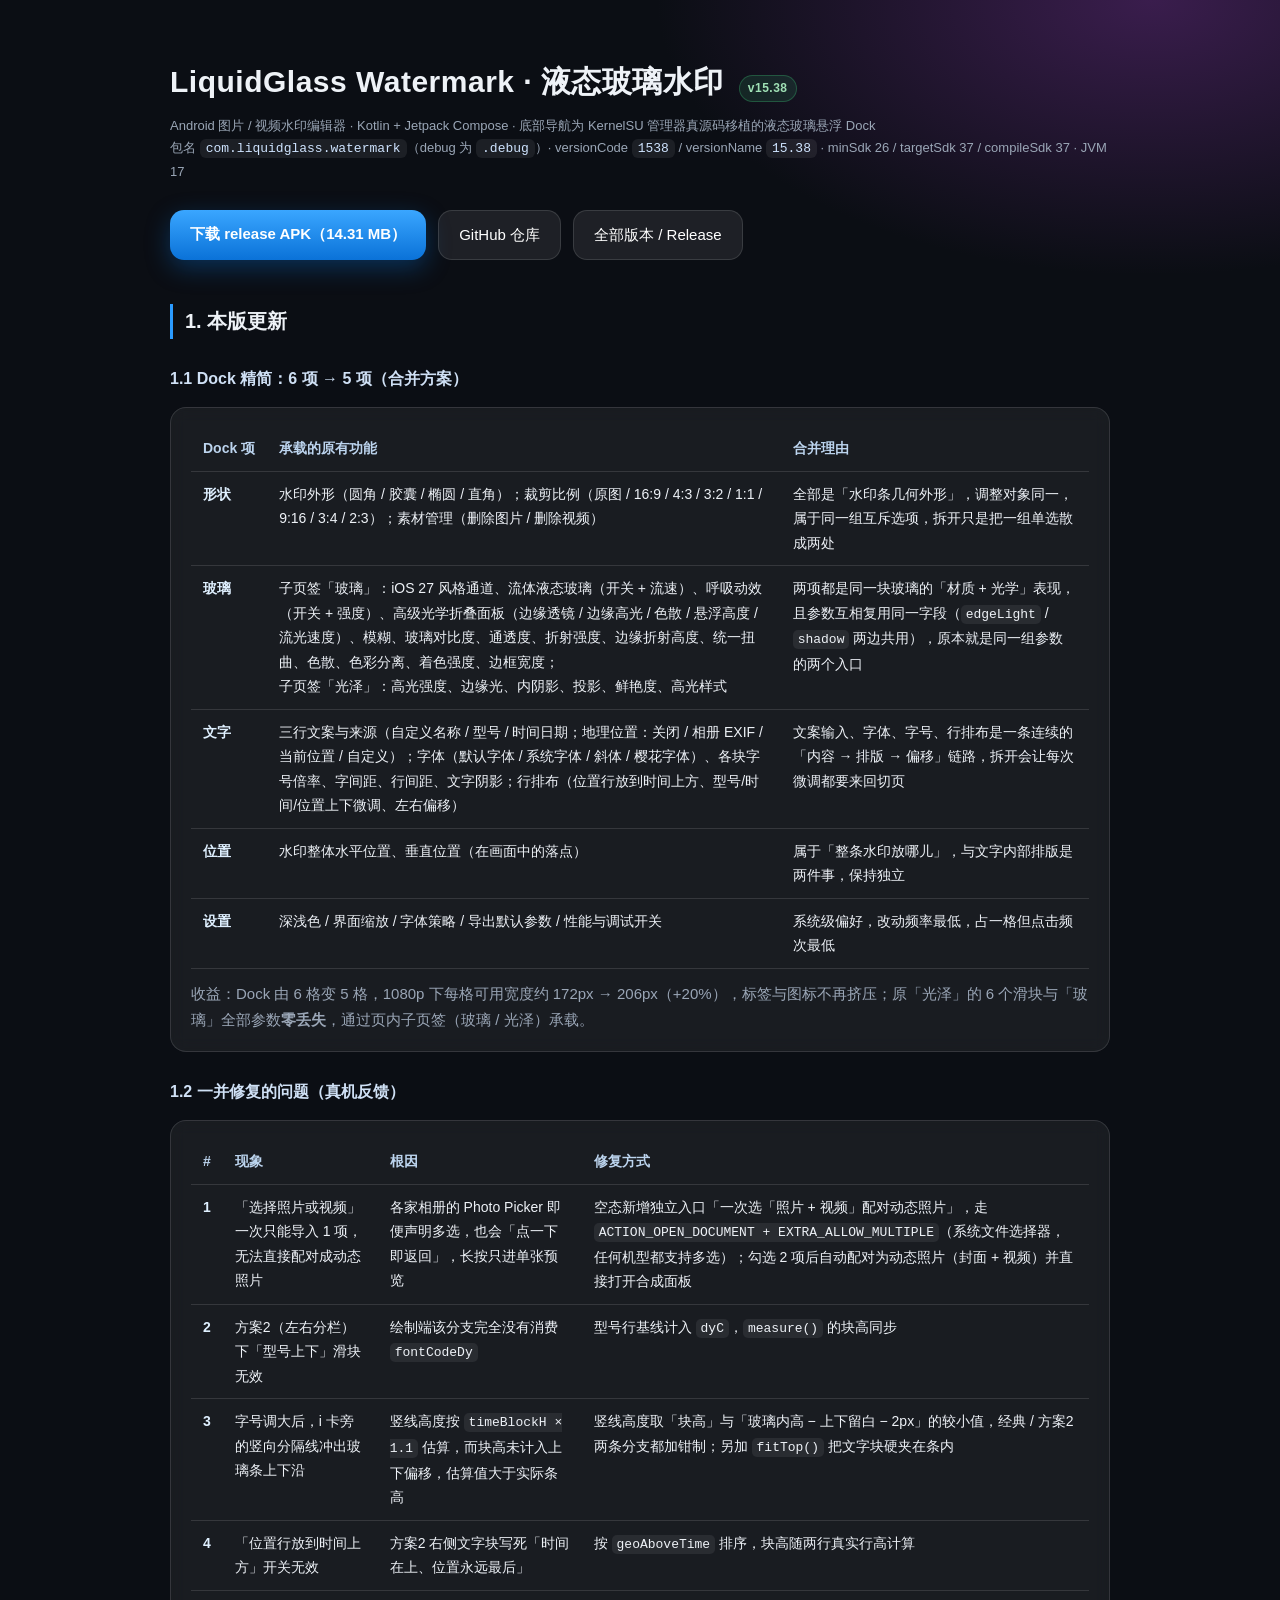
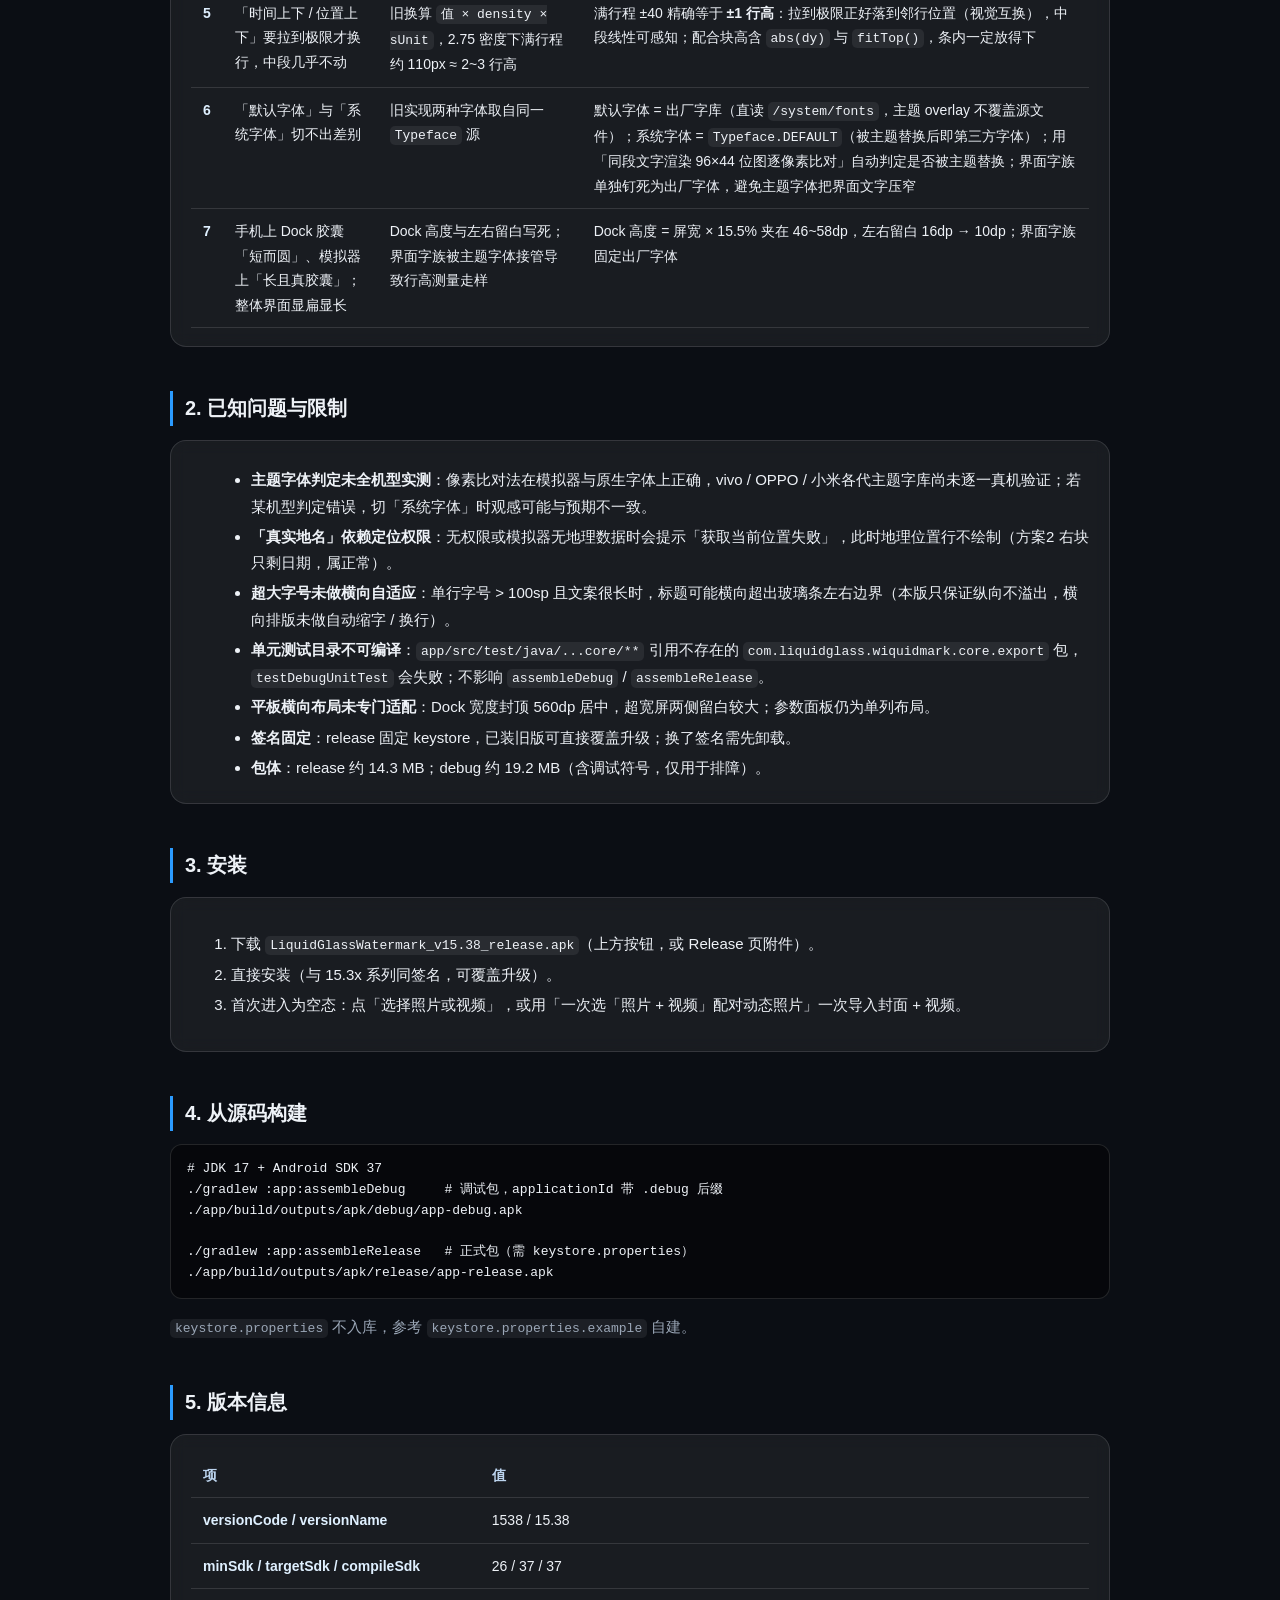
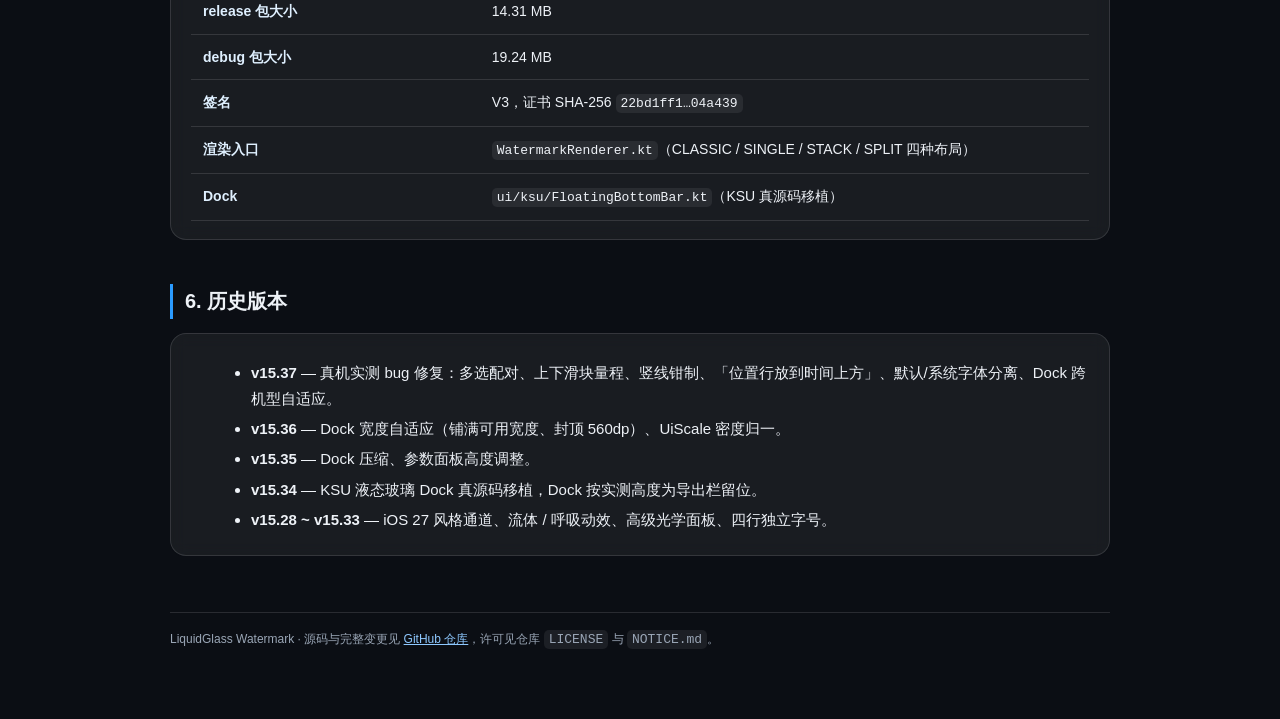
==== commit 97fe609c: "v15.38: Dock 精简为 5 项（玻璃+光泽合并），发布 v15.38 说明与个人站点" ====
--- a/docs/index.html
+++ b/docs/index.html
@@ -1,437 +1,160 @@
-<!DOCTYPE html>
-<html lang="zh-CN" data-theme="light">
-<head>
-  <meta charset="utf-8" />
-  <meta name="viewport" content="width=device-width, initial-scale=1, viewport-fit=cover" />
-  <title>液态玻璃水印 Liquid Glass Watermark — 官方下载站</title>
-  <meta name="description" content="液态玻璃水印 Android 应用官方下载站：真实折射光学水印，低版本安卓也能体验玻璃折射效果而非白色磨砂，高版本安卓同样可用。照片/视频/动态照片通用。" />
-  <meta name="keywords" content="液态玻璃水印,水印,Android,折射,玻璃效果,照片水印,视频水印,动态照片,liquid glass watermark,refraction watermark" />
-  <meta name="robots" content="index, follow, max-image-preview:large" />
-  <meta name="author" content="fool593" />
-  <link rel="canonical" href="https://fool593.github.io/LiquidGlassWatermark/" />
-  <link rel="alternate" hreflang="zh-CN" href="https://fool593.github.io/LiquidGlassWatermark/" />
-  <link rel="alternate" hreflang="en" href="https://fool593.github.io/LiquidGlassWatermark/" />
-  <link rel="alternate" hreflang="x-default" href="https://fool593.github.io/LiquidGlassWatermark/" />
-  <link rel="icon" type="image/svg+xml" href="./favicon.svg" />
-  <link rel="alternate icon" type="image/png" href="./icon-192.png" />
-  <meta name="theme-color" content="#2E6BFF" />
-  <meta property="og:title" content="液态玻璃水印 Liquid Glass Watermark — 官方下载站" />
-  <meta property="og:description" content="带真实折射光学效果的照片/视频水印编辑器：低版本安卓同样体验玻璃折射，高版本安卓同样可用。官方 Android APK 直链下载。" />
-  <meta property="og:url" content="https://fool593.github.io/LiquidGlassWatermark/" />
-  <meta property="og:type" content="website" />
-  <meta property="og:image" content="https://fool593.github.io/LiquidGlassWatermark/images/lgm_20261101_202432.jpg" />
-  <meta name="twitter:card" content="summary_large_image" />
-  <meta name="twitter:title" content="液态玻璃水印 Liquid Glass Watermark — 官方下载站" />
-  <meta name="twitter:description" content="真实折射光学水印：低版本安卓同样体验玻璃折射，高版本安卓同样可用。照片/视频/动态照片。" />
-  <meta name="twitter:image" content="https://fool593.github.io/LiquidGlassWatermark/images/lgm_20261101_202432.jpg" />
-  <script type="application/ld+json" id="jsonld">
-  {
-    "@context": "https://schema.org",
-    "@type": "SoftwareApplication",
-    "name": "液态玻璃水印 Liquid Glass Watermark",
-    "alternateName": "Liquid Glass Watermark",
-    "operatingSystem": "Android 8.0+",
-    "applicationCategory": "MultimediaApplication",
-    "applicationSubCategory": "PhotoAndVideoWatermark",
-    "description": "带真实折射光学效果的照片/视频水印编辑器。项目目标：让低版本安卓用户也能体验到液态玻璃水印的真实折射与光学效果，而不是降级成白色磨砂质感（无任何光学与折射效果）；高版本安卓用户同样可以使用该水印。",
-    "inLanguage": ["zh", "en", "hi"],
-    "author": { "@type": "Person", "name": "fool593" },
-    "offers": { "@type": "Offer", "price": "0", "priceCurrency": "CNY", "availability": "https://schema.org/InStock" },
-    "datePublished": "2026-11-04",
-    "softwareVersion": "15.27",
-    "downloadUrl": "https://github.com/fool593/LiquidGlassWatermark/releases/download/v15.27/app-release.apk",
-    "fileSize": "27.28MB",
-    "screenshot": [
-      "https://fool593.github.io/LiquidGlassWatermark/images/lgm_20261101_202432.jpg",
-      "https://fool593.github.io/LiquidGlassWatermark/images/lgm_20261031_221939.webp",
-      "https://fool593.github.io/LiquidGlassWatermark/images/img_20261103_142059.webp"
-    ]
-  }
-  </script>
-  <style>html[data-theme=light]{--bg-0:#eef2f7;--bg-1:#fff;--ink-0:#1c1e21;--ink-1:#4b5563;--ink-2:#6b7280;--card:#ffffff8c;--card-2:#ffffff6b;--line:#ffffffc7;--line-2:#141e3c14;--acc:#4f7df0;--acc-2:#7a4ff0;--glow:#6366f129;--shadow:#1f305424;--track:#141e3c1a}html[data-theme=dark]{--bg-0:#0b0e1a;--bg-1:#12162a;--ink-0:#eef1fb;--ink-1:#b9c0d6;--ink-2:#8b93ad;--card:#ffffff12;--card-2:#ffffff0d;--line:#ffffff29;--line-2:#ffffff1a;--acc:#818cf8;--acc-2:#c084fc;--glow:#818cf838;--shadow:#00000061;--track:#ffffff1a}html{--lightningcss-light:initial;--lightningcss-dark: ;color-scheme:light}html[data-theme=dark]{--lightningcss-light: ;--lightningcss-dark:initial;color-scheme:dark}*{box-sizing:border-box;margin:0;padding:0}html,body{background:var(--bg-0);color:var(--ink-0)}html{scroll-behavior:smooth}body{font-family:system-ui,-apple-system,BlinkMacSystemFont,Segoe UI,Roboto,Noto Sans,Ubuntu,Cantarell,Helvetica Neue,PingFang SC,Microsoft YaHei,Noto Sans SC,sans-serif;overflow-x:hidden}body,.glass,.feat,.shot-card,.dl-btn,.ghost-btn,.notice,.topbar,.chip,.line-ui{transition:background-color .45s,color .45s,border-color .45s,box-shadow .45s}</style>
-  <script>
-    /*! 首帧前读取持久化的主题与语言，避免闪烁 */
-    (function () {
-      try {
-        var t = localStorage.getItem('lg-theme');
-        if (!t) t = window.matchMedia && window.matchMedia('(prefers-color-scheme: dark)').matches ? 'dark' : 'light';
-        document.documentElement.setAttribute('data-theme', t);
-        var l = localStorage.getItem('lg-lang');
-        if (l === 'en') document.documentElement.setAttribute('lang', 'en');
-      } catch (e) {}
-    })();
-  </script>
-  <script type="module" crossorigin src="./assets/site-index-pl1zuzm6.js"></script>
-  <link rel="stylesheet" crossorigin href="./assets/site-style-DCEBJ29c.css">
-  <link rel="stylesheet" href="./assets/visual-boost.css">
-</head>
-<body>
-  <!-- 背景：静态底 canvas（网格+线条+雾）+ 动态光斑层由 JS 注入 -->
-  <!-- 自定义壁纸层（若设置）：fixed 最底，不遮挡任何内容；玻璃折射源随壁纸同步 -->
-  <div id="wallpaper" aria-hidden="true"></div>
-  <!-- 动态壁纸全屏背景（启用时替代 #wallpaper 并驱动玻璃折射，见 dynamic-wallpaper.js） -->
-  <canvas id="dw-bg" width="1080" height="2340" aria-hidden="true"></canvas>
-  <canvas id="bg-layer" aria-hidden="true"></canvas>
-  <div id="bg-blobs" aria-hidden="true"></div>
-  <div id="bg-grain" aria-hidden="true"></div>
-
-  <!-- 入场描边线条（由 JS 创建并驱动） -->
-  <div id="intro-lines" aria-hidden="true"></div>
-
-  <div id="app">
-    <!-- ================= 顶栏：语言 / 主题 ================= -->
-    <div class="topbar wrap">
-      <a class="brand" href="#top" aria-label="Liquid Glass Watermark">
-        <img src="./favicon.svg" alt="" width="34" height="34" class="brand-icon" />
-        <span>Liquid Glass Watermark</span>
-      </a>
-      <div class="top-actions">
-        <button class="chip" id="wallpaper-toggle" type="button" aria-label="Custom wallpaper">
-          <span aria-hidden="true">🖼</span>
-          <span id="wallpaper-label" data-i18n="wall.toggle">壁纸</span>
-        </button>
-        <button class="chip" id="lang-toggle" type="button" aria-label="Switch language">
-          <span id="lang-label">中 / EN</span>
-        </button>
-        <button class="chip" id="theme-toggle" type="button" aria-label="Toggle dark / light theme">
-          <span id="theme-icon" aria-hidden="true">◐</span>
-          <span id="theme-label" data-i18n="settings.theme.toggle">深色模式</span>
-        </button>
-      </div>
-    </div>
-
-    <!-- ================= Hero ================= -->
-    <header class="hero wrap" id="top">
-      <section class="glass hero-glass rise r-1">
-        <div class="hero-row">
-          <img class="hero-icon glass-icon" src="./favicon.svg" alt="液态玻璃水印应用图标 Liquid Glass Watermark app icon" width="96" height="96" />
-          <div class="hero-text">
-            <h1>液态玻璃水印 Liquid Glass Watermark</h1>
-            <p class="sub" data-i18n="hero.sub">官方下载站 · Android 照片/视频水印 · 真实折射光学，不是贴纸</p>
-          </div>
-        </div>
-        <div class="badges">
-          <span class="badge mono" id="hero-ver">v15.27</span>
-          <span class="badge green mono" data-i18n="hero.badge.sdk">minSdk 26 · targetSdk 34</span>
-          <span class="badge plain mono" data-i18n="hero.badge.tested">Android 9 ~ 14 实测 · 8.0+ 全系支持</span>
-          <span class="badge plain mono">GPU 硬编快路径</span>
-          <span class="badge plain mono">中 / EN / हिन्दी</span>
-          </div>
-
-          <p class="intro-paragraph" data-i18n="hero.intro">
-          这层玻璃是真的——<strong>背景透过水印会弯曲</strong>，像透过一块真正的水滴透镜看世界，不是贴图。
-        </p>
-
-        <div class="goal" data-i18n="hero.goal">
-          <b>🎯 项目目标：每一台安卓手机都能摸到真正的「液态玻璃」</b>
-          低版本不降级成磨砂，高版本用满光学——<strong>全系安卓，都是能透过它看世界的玻璃</strong>。
-          <div class="tags">
-            <span class="tag">Android 8.0+ 全系支持</span>
-            <span class="tag">LOW 档保留折射 + 扭曲</span>
-            <span class="tag">HIGH 档完整光学（AGSL 着色器）</span>
-          </div>
-        </div>
-
-        <div class="trust" data-i18n="hero.trust">
-          🔒 <strong>不联网 · 照片不上传 · 免注册 · 无广告</strong> —— 水印全在本机处理
-        </div>
-
-        <div class="download">
-          <div class="dl-row">
-            <a class="dl-btn rise r-3" id="hero-dl" href="https://github.com/fool593/LiquidGlassWatermark/releases/download/v15.27/app-release.apk" target="_blank" rel="noopener">
-              ⬇ <span data-i18n="hero.dl.v1527">直链下载 APK · v15.27（推荐）</span>
-            </a>
-          </div>
-          <p class="dl-note" id="hero-update-detail" data-i18n="hero.dl.v1527.note"><b>v15.27 更新：</b>GIF 导出全面提速且零卡顿（LZW 字典扁平化 + 桶内质心调色板）；修复 MP4/HEVC 导出尾帧绿幕与 GIF 透明帧黑光晕；导出管线精简与稳定性增强。</p>
-          <p class="dl-note" id="hero-update"><b>本次更新（2026-11-15）：</b>v15.27 已发布；GIF 编码提速、MP4/HEVC 绿幕与 GIF 黑光晕修复、导出管线精简；源码与站点已同步至 GitHub main，详见更新日志。</p>
-          <p class="dl-note legacy" data-i18n="hero.dl.legacy">上一版本（v15.16）</p>
-          <div class="dl-row">
-            <a class="dl-btn green rise r-4" href="./downloads/LiquidGlassWatermark-v15.16-export-speed-restored.apk" download>
-              ⬇ <span data-i18n="hero.dl.recommended">直链下载 APK · 光线恢复版</span>
-            </a>
-            <a class="dl-btn green rise r-5" href="./downloads/LiquidGlassWatermark-v15.15-UI-performance.apk" download>
-              ⬇ <span data-i18n="hero.dl.alt">直链下载 APK · v15.15 UI 优化版</span>
-            </a>
-          </div>
-          <div class="dl-row" id="hero-dl-extra">
-            <a class="dl-btn small rise r-6" href="https://github.com/fool593/LiquidGlassWatermark/releases/download/v15.27/LiquidGlassWatermark_v15.27_source.zip" target="_blank" rel="noopener">
-              <span data-i18n="hero.dl.src">源码 ZIP（v15.27）</span>
-            </a>
-            <a class="dl-btn small ghost rise r-8" href="https://github.com/fool593/LiquidGlassWatermark/releases/download/v15.27/app-debug.apk" target="_blank" rel="noopener">
-              <span>测试版 APK（v15.27 debug）</span>
-            </a>
-            <a class="dl-btn small ghost rise r-7" href="https://github.com/fool593/LiquidGlassWatermark" target="_blank" rel="noopener">
-              <span data-i18n="hero.dl.github">GitHub 仓库 ↗</span>
-            </a>
-          </div>
-          <p class="dl-meta" data-i18n="hero.dl.meta">
-            v15.27 GIF 编码提速 + MP4/HEVC 绿幕与 GIF 黑光晕修复 + 导出管线精简；点击「推荐」按钮直达 GitHub Release 下载 · 安装说明见下
-          </p>
-        </div>
-        <div class="dl-qr glass" aria-label="扫码下载">
-          <img src="./qr-download.png" alt="二维码：手机扫码直达下载页" width="132" height="132" decoding="async" />
-          <span data-i18n="hero.dl.qr">手机扫码 · 直接下载</span>
-        </div>
-      </section>
-    </header>
-
-    <!-- ================= 特性 ================= -->
-    <section class="wrap features" aria-label="Features">
-      <div class="feat glass rise r-2">
-        <b>🧊 <span data-i18n="feat.optics.t">液态玻璃光学</span></b>
-        <span data-i18n="feat.optics.d">UV 折射 / 内部放大 / 色散 / 菲涅尔边缘光与高光，全参数可调，HIGH/LOW 双画质档位。</span>
-      </div>
-      <div class="feat glass rise r-3">
-        <b>🖼 <span data-i18n="feat.photo.t">照片水印</span></b>
-        <span data-i18n="feat.photo.d">4 种布局 · 14 种品牌 Logo · 自定义 Logo 导入 · 中英印三语界面。</span>
-      </div>
-      <div class="feat glass rise r-4">
-        <b>🎬 <span data-i18n="feat.video.t">视频水印</span></b>
-        <span data-i18n="feat.video.d">GPU 硬编快路径 + 逐帧兜底，长视频线性导出，统一出口不跳变。</span>
-      </div>
-      <div class="feat glass rise r-5">
-        <b>🎞 <span data-i18n="feat.motion.t">动态照片</span></b>
-        <span data-i18n="feat.motion.d">vivo 双文件 / Google XMP 双格式，超过 5 秒自动截取前 5 秒并提示。</span>
-      </div>
-      <div class="feat glass rise r-6">
-        <b>⚡ <span data-i18n="feat.perf.t">性能优化</span></b>
-        <span data-i18n="feat.perf.d">离屏层缓存、重组收敛、光学量恢复 v15.15 基线，导出速度实测提升 3.6%~6%。</span>
-      </div>
-      <div class="feat glass rise r-7">
-        <b>🔤 <span data-i18n="feat.font.t">字体灵活</span></b>
-        <span data-i18n="feat.font.d">默认中文 / 跟随系统双模式，切换后全局生效，重启与切换主题均不丢失。</span>
-      </div>
-    </section>
-
-    <!-- ================= 效果展示 ================= -->
-    <section class="wrap shots" aria-label="Screenshots">
-      <h2 data-i18n="shots.title">应用效果展示</h2>
-      <p class="lead" data-i18n="shots.lead">真实设备 / 应用内生成的效果图（点击可站内放大查看原图）。</p>
-      <div class="grid" id="shot-grid">
-        <figure class="shot-card glass rise r-2" data-src="images/lgm_20261101_202432.webp">
-          <img src="images/lgm_20261101_202432.webp" alt="液态玻璃水印效果大图 1" loading="lazy" decoding="async" width="1400" height="788" />
-          <figcaption class="shot-cap" data-i18n="shots.s1.t">液态玻璃效果图 1<small data-i18n="shots.s1.d">折射 + 高光 + 边缘光</small></figcaption>
-        </figure>
-        <figure class="shot-card glass rise r-3" data-src="images/lgm_20261031_221939.webp">
-          <img src="images/lgm_20261031_221939.webp" alt="液态玻璃水印效果大图 2" loading="lazy" decoding="async" width="1600" height="900" />
-          <figcaption class="shot-cap" data-i18n="shots.s2.t">液态玻璃效果图 2<small data-i18n="shots.s2.d">不同色彩下的玻璃折射</small></figcaption>
-        </figure>
-        <figure class="shot-card glass rise r-4" data-src="images/img_20261103_142059.webp">
-          <img src="images/img_20261103_142059.webp" alt="液态玻璃水印效果大图 3" loading="lazy" decoding="async" width="1000" height="461" />
-          <figcaption class="shot-cap" data-i18n="shots.s3.t">液态玻璃效果图 3<small data-i18n="shots.s3.d">实拍场景水印效果</small></figcaption>
-        </figure>
-        <figure class="shot-card glass rise r-5" data-src="images/screenshot_2026_1031_133824.webp">
-          <img src="images/screenshot_2026_1031_133824.webp" alt="液态玻璃水印应用手机截图 1" loading="lazy" decoding="async" width="369" height="800" />
-          <figcaption class="shot-cap" data-i18n="shots.s4.t">应用界面截图 1<small data-i18n="shots.s4.d">手机界面实拍</small></figcaption>
-        </figure>
-        <figure class="shot-card glass rise r-6" data-src="images/screenshot_2026_1101_202406.webp">
-          <img src="images/screenshot_2026_1101_202406.webp" alt="液态玻璃水印应用手机截图 2" loading="lazy" decoding="async" width="369" height="800" />
-          <figcaption class="shot-cap" data-i18n="shots.s5.t">应用界面截图 2<small data-i18n="shots.s5.d">手机界面实拍</small></figcaption>
-        </figure>
-        <figure class="shot-card glass rise r-7" data-src="images/shot_main.webp">
-          <img src="images/shot_main.webp" alt="液态玻璃水印主界面：照片加水印预览" loading="lazy" decoding="async" width="554" height="1200" />
-          <figcaption class="shot-cap" data-i18n="shots.s6.t">主界面 · 照片预览与工具栏<small data-i18n="shots.s6.d">Android 14 模拟器运行截图</small></figcaption>
-        </figure>
-      </div>
-    </section>
-
-    <!-- ================= 安装与使用 ================= -->
-    <section class="wrap howto" aria-label="Install">
-      <h2 data-i18n="howto.title">安装与使用</h2>
-      <ol>
-        <li data-i18n="howto.1">点击上方<strong>直链下载</strong>按钮获取 <code>.apk</code>，在手机文件管理器中打开即可安装（需允许「安装未知来源应用」）。</li>
-        <li data-i18n="howto.2">首次进入选择照片或视频（支持系统相册、文件管理器、手动面板导入）。</li>
-        <li data-i18n="howto.3">在「玻璃 / 高光 / 文本 / 位置」等标签页调整水印效果；<strong>LOW 画质档保留法线折射与扭曲</strong>，不会退化成纯白色磨砂叠加。</li>
-        <li data-i18n="howto.4">导出照片为 PNG/JPEG；导出视频走 GPU 硬编；动态照片自动按 5 秒规范截取并落盘到相册。</li>
-        <li data-i18n="howto.5">字体在「设置」页切换默认 / 系统字体，切换后全局立即生效。</li>
-      </ol>
-    </section>
-
-    <!-- ================= 反馈与讨论 ================= -->
-    <section class="wrap feedback" aria-label="Feedback">
-      <h2 data-i18n="feedback.title">遇到问题？报告 Bug</h2>
-      <p class="sub" data-i18n="feedback.sub">使用中遇到闪退 / 导出异常 / 界面问题？请尽量带上手机型号、安卓版本与操作步骤，作者才能定位。</p>
-      <div class="feedback-btns">
-        <a class="dl-btn green rise r-4" href="https://github.com/fool593/LiquidGlassWatermark/issues/new?template=bug_report.yml" target="_blank" rel="noopener">
-          🐛 <span data-i18n="feedback.btn.bug">报告 Bug（GitHub Issue）</span>
-        </a>
-        <a class="dl-btn small rise r-5" href="https://github.com/fool593/LiquidGlassWatermark/issues/new" target="_blank" rel="noopener">
-          💡 <span data-i18n="feedback.btn.idea">提建议 / 其他反馈</span>
-        </a>
-      </div>
-      <p class="dl-meta" data-i18n="feedback.note">提交 Issue 需要 GitHub 账号（免费）；若方便，把 App 内“最近一次崩溃”的提示内容（app_crash/last.txt）也粘贴上，能最快定位。</p>
-    </section>
-
-    <style>.ann-card{background:var(--card,#fff);border:1px solid var(--line-2,#e2e7f5);border-radius:14px;padding:12px 16px;margin:10px 0}.ann-date{font-size:.78rem;opacity:.55;display:block;margin-bottom:4px}</style>
-
-    <section class="wrap ann" id="ann-section" hidden aria-label="Announcements">
-      <h2>📢 公告 / 动态</h2>
-      <p class="sub">来自开发者的更新与说明，由管理后端实时推送。</p>
-      <div id="ann-feed"></div>
-    </section>
-
-    <section class="wrap comments" aria-label="Comments">
-      <h2 data-i18n="comments.title">留言讨论</h2>
-      <p class="sub" data-i18n="comments.sub">评论区由 GitHub Discussions 承载（无需单独注册，使用你的 GitHub 账号即可）——反馈、建议、使用心得都欢迎。</p>
-      <div class="giscus-wrap">
-        <script src="https://giscus.app/client.js"
-                data-repo="fool593/LiquidGlassWatermark"
-                data-repo-id="R_kgDOVhNeIg"
-                data-category="General"
-                data-category-id="DIC_kwDOVhNeIs4DKYVn"
-                data-mapping="pathname"
-                data-strict="0"
-                data-reactions-enabled="1"
-                data-emit-metadata="0"
-                data-input-position="top"
-                data-theme="preferred_color_scheme"
-                data-lang="zh-CN"
-                data-loading="lazy"
-                crossorigin="anonymous"
-                async>
-        </script>
-        <script>
-        /* giscus 主题跟随站点深浅色切换（lg:theme 事件由 main.js 派发） */
-        (function () {
-          function currentGiscusTheme() {
-            return document.documentElement.getAttribute('data-theme') === 'dark' ? 'dark' : 'light';
-          }
-          function syncGiscus() {
-            var f = document.querySelector('.giscus-wrap iframe.giscus-frame');
-            if (!f) return;
-            try {
-              f.contentWindow.postMessage({ giscus: { setConfig: { theme: currentGiscusTheme() } } }, 'https://giscus.app');
-            } catch (e) { /* iframe 未就绪时忽略 */ }
-          }
-          window.addEventListener('lg:theme', syncGiscus);
-          var iv = setInterval(function () { if (document.querySelector('.giscus-wrap iframe.giscus-frame')) { clearInterval(iv); syncGiscus(); } }, 1500);
-          setTimeout(function () { clearInterval(iv); }, 30000);
-        })();
-        </script>
-      </div>
-    </section>
-
-    <footer class="wrap">
-      <p>© 2026 fool593 · Liquid Glass Watermark · <span data-i18n="footer.host">本站托管于 GitHub Pages（免费公网 HTTPS）</span></p>
-      <p class="foot-links">
-        <a href="https://github.com/fool593/LiquidGlassWatermark" data-i18n="footer.repo">GitHub 仓库</a> ·
-        <a href="./readme.html" data-i18n="footer.readme">项目说明 · README</a> ·
-        <a href="./changelog.html" data-i18n="footer.changelog">更新日志</a> ·
-        <a href="https://github.com/fool593/LiquidGlassWatermark/blob/main/NOTICE.md" data-i18n="footer.notice">使用知会 · NOTICE</a> ·
-        <a href="./sitemap.xml" data-i18n="footer.sitemap">站点地图</a>
-      </p>
-    </footer>
-  </div>
-
-  <!-- 自定义壁纸设置面板（浅层浮层，z-index 低于 Lightbox；点击遮罩/✕/Esc 关闭） -->
-  <div id="wallpaper-panel" class="wp-panel" hidden role="dialog" aria-modal="false" aria-label="Custom wallpaper">
-    <div class="wp-card glass">
-      <div class="wp-head">
-        <h3 data-i18n="wall.title">自定义壁纸</h3>
-        <button id="wp-close" class="wp-close" type="button" aria-label="Close">✕</button>
-      </div>
-      <p class="wp-sub" data-i18n="wall.sub">壁纸仅作为页面背景，不影响任何功能；刷新后仍保留，可随时恢复默认。</p>
-
-      <div class="wp-section">
-        <div class="wp-label" data-i18n="wall.upload">上传本地图片</div>
-        <div class="wp-row">
-          <input id="wp-file" type="file" accept="image/*" />
-          <label class="dl-btn small wp-file-btn" for="wp-file" data-i18n="wall.upload.btn">选择图片…</label>
-          <span class="wp-hint" data-i18n="wall.upload.hint">自动压缩后保存（最长边 ≤1600px）</span>
-        </div>
-      </div>
-
-      <div class="wp-section">
-        <div class="wp-label" data-i18n="wall.url">图片链接（URL）</div>
-        <div class="wp-row">
-          <input id="wp-url" class="wp-input" type="url" placeholder="https://example.com/bg.jpg" data-i18n="wall.url.placeholder" />
-          <button id="wp-url-apply" class="dl-btn small wp-apply" type="button" data-i18n="wall.url.apply">应用</button>
-        </div>
-        <div class="wp-hint" data-i18n="wall.url.hint">需为可公开访问的图片直链（http/https）</div>
-      </div>
-
-      <div class="wp-section">
-        <div class="wp-label" data-i18n="wall.preset">预设纯色</div>
-        <div class="wp-colors" id="wp-colors"></div>
-      </div>
-
-      <div class="wp-section" id="dw-section">
-        <div class="wp-label" data-i18n="wall.dyn.title">动态壁纸</div>
-        <p class="wp-hint" data-i18n="wall.dyn.sub">基于当前壁纸照片生成动态效果：缓慢缩放、光影漂移与随时间变化的色调。</p>
-        <div class="dw-canvas-wrap">
-          <canvas id="dw-canvas" width="480" height="854" aria-label="动态壁纸预览"></canvas>
-          <div id="dw-empty" class="dw-empty" data-i18n="wall.dyn.empty">先在上方上传照片或输入图片 URL，即可生成动态壁纸。</div>
-        </div>
-        <div class="dw-controls">
-          <span class="dw-label" data-i18n="wall.dyn.speed">速度</span>
-          <div class="dw-seg" id="dw-speed" role="group" aria-label="Speed">
-            <button type="button" data-v="slow" data-i18n="wall.dyn.slow">慢</button>
-            <button type="button" data-v="normal" class="on" data-i18n="wall.dyn.normal">标准</button>
-            <button type="button" data-v="fast" data-i18n="wall.dyn.fast">快</button>
-          </div>
-          <span class="dw-label" data-i18n="wall.dyn.light">光影</span>
-          <div class="dw-seg" id="dw-light" role="group" aria-label="Lighting">
-            <button type="button" data-v="soft" data-i18n="wall.dyn.soft">柔和</button>
-            <button type="button" data-v="strong" class="on" data-i18n="wall.dyn.strong">增强</button>
-          </div>
-        </div>
-        <div class="dw-btns">
-          <button id="dw-apply" class="dl-btn green dw-apply" type="button" data-i18n="wall.dyn.apply">应用为壁纸</button>
-          <button id="dw-png" class="dl-btn small" type="button" data-i18n="wall.dyn.png">保存静态壁纸 PNG</button>
-          <button id="dw-video" class="dl-btn small ghost" type="button" data-i18n="wall.dyn.video">导出动态视频</button>
-        </div>
-        <p id="dw-hint" class="dw-hint" data-i18n="wall.dyn.note" hidden></p>
-      </div>
-
-      <div class="wp-foot">
-        <button id="wp-reset" class="dl-btn ghost" type="button" data-i18n="wall.reset">恢复默认壁纸</button>
-        <span id="wp-status" class="wp-status" role="status" aria-live="polite"></span>
-      </div>
-    </div>
-  </div>
-
-  <!-- 站内 Lightbox（点击图片放大，不跳转外链） -->
-  <div id="lightbox" class="lightbox" hidden role="dialog" aria-modal="true" aria-label="Image preview">
-    <button id="lb-close" class="lb-btn" type="button" aria-label="Close preview">✕</button>
-    <button id="lb-prev" class="lb-btn lb-nav" type="button" aria-label="Previous">‹</button>
-    <img id="lb-img" src="" alt="预览图 Preview" />
-    <button id="lb-next" class="lb-btn lb-nav" type="button" aria-label="Next">›</button>
-    <div id="lb-count" class="lb-count"></div>
-  </div>
-
-  <!-- 性能自检小徽标（可开关；控制台亦可查询 window.LGPerf） -->
-  <div id="perf-badge" class="perf-badge" title="FPS 自检 · click 隐藏">
-    <span id="perf-fps">--</span><small> FPS</small>
-  </div>
-
-  <script src="./assets/tips.js" defer></script>
-  <script>
-  (function(){
-    function esc(s){return (s||'').replace(/[&<>"']/g,function(c){return {'&':'&amp;','<':'&lt;','>':'&gt;','"':'&quot;',"'":'&#39;'}[c];});}
-    function applyVersion(v){
-      if(!v||!v.versionName) return;
-      var ver=v.versionName;
-      var b=document.getElementById('hero-ver'); if(b) b.textContent='v'+ver;
-      var dl=document.getElementById('hero-dl');
-      if(dl){ var u=(v.downloads&&v.downloads[0]&&v.downloads[0].url)||dl.getAttribute('href'); if(u) dl.setAttribute('href',u);
-        dl.innerHTML='⬇ <span id="dyn-dl-label"></span>'; var lab=dl.querySelector('#dyn-dl-label'); if(lab) lab.textContent='直链下载 APK · v'+ver+'（推荐）'; }
-      var ex=document.getElementById('hero-dl-extra');
-      if(ex){ var html=''; (v.downloads||[]).forEach(function(d){ if(d.kind==='source'||d.kind==='debug'){ html+='<a class="dl-btn small '+(d.kind==='debug'?'ghost ':'')+'rise r-'+(d.kind==='debug'?8:6)+'" href="'+esc(d.url)+'" target="_blank" rel="noopener"><span>'+esc(d.label)+'（v'+ver+'）</span></a>'; }});
-        html+='<a class="dl-btn small ghost rise r-7" href="https://github.com/fool593/LiquidGlassWatermark" target="_blank" rel="noopener"><span>GitHub 仓库 ↗</span></a>'; ex.innerHTML=html; }
-      var ud=document.getElementById('hero-update-detail'); if(ud){ ud.removeAttribute('data-i18n'); ud.innerHTML='<b>v'+ver+' 更新：</b>'+esc(v.whatsnew||''); }
-      var up=document.getElementById('hero-update'); if(up){ up.innerHTML='<b>本次更新（'+(v.date||'')+'）：</b>v'+ver+' 已发布；详情见更新日志。'; }
-      var ld=document.getElementById('jsonld'); if(ld){ try{ var o=JSON.parse(ld.textContent); o.softwareVersion=ver; if(v.downloads&&v.downloads[0]){ o.downloadUrl=v.downloads[0].url; if(v.downloads[0].sizeMB) o.fileSize=v.downloads[0].sizeMB+'MB'; } ld.textContent=JSON.stringify(o,null,2); }catch(e){} }
-    }
-    function applyAnn(j){
-      if(!j||!j.announcements||!j.announcements.length) return;
-      var sec=document.getElementById('ann-section'); var feed=document.getElementById('ann-feed'); if(!sec||!feed) return;
-      sec.removeAttribute('hidden'); var html='';
-      j.announcements.forEach(function(a){ html+='<div class="ann-card"><span class="ann-date">'+esc(a.date)+'</span><p>'+esc(a.text)+'</p></div>'; });
-      feed.innerHTML=html;
-    }
-    fetch('./version.json').then(function(r){return r.ok?r.json():null;}).then(applyVersion).catch(function(){});
-    fetch('./announcements.json').then(function(r){return r.ok?r.json():null;}).then(applyAnn).catch(function(){});
-  })();
-  </script>
-</body>
-</html>+<!DOCTYPE html>
+<html lang="zh-CN">
+<head>
+<meta charset="utf-8">
+<meta name="viewport" content="width=device-width, initial-scale=1">
+<title>LiquidGlass Watermark · 液态玻璃水印 v15.38</title>
+<style>
+  :root{--bg:#0b0e14;--card:rgba(255,255,255,.06);--line:rgba(255,255,255,.12);--fg:#eef2f7;--sub:#9aa6b6;--accent:#2b9bff}
+  *{box-sizing:border-box}
+  body{margin:0;background:radial-gradient(1200px 600px at 20% -10%,#16304d 0%,transparent 60%),radial-gradient(900px 500px at 90% 0%,#3a1d4d 0%,transparent 55%),var(--bg);color:var(--fg);font:15px/1.75 -apple-system,"Segoe UI","PingFang SC","Microsoft YaHei",sans-serif}
+  .wrap{max-width:980px;margin:0 auto;padding:56px 20px 80px}
+  h1{font-size:30px;margin:0 0 6px;letter-spacing:.5px}
+  .meta{color:var(--sub);font-size:13px;margin-bottom:26px}
+  .meta code{color:#cfe4ff;background:rgba(255,255,255,.07);padding:2px 6px;border-radius:6px}
+  .btns{display:flex;gap:12px;flex-wrap:wrap;margin:0 0 34px}
+  .btn{display:inline-block;padding:11px 20px;border-radius:14px;text-decoration:none;color:#fff;background:linear-gradient(180deg,#3aa6ff,#0a72d8);box-shadow:0 8px 24px rgba(10,114,216,.35);font-weight:600}
+  .btn.ghost{background:rgba(255,255,255,.08);box-shadow:none;border:1px solid var(--line);font-weight:500}
+  h2{font-size:20px;margin:44px 0 12px;padding-left:12px;border-left:3px solid var(--accent)}
+  h3{font-size:16px;margin:26px 0 10px;color:#cfe0f5}
+  .card{background:var(--card);border:1px solid var(--line);border-radius:16px;padding:18px 20px;margin:14px 0;backdrop-filter:blur(8px)}
+  table{width:100%;border-collapse:collapse;font-size:14px}
+  th,td{border-bottom:1px solid var(--line);padding:10px 12px;text-align:left;vertical-align:top}
+  th{color:#bcd4ee;font-weight:600;white-space:nowrap}
+  td:first-child{white-space:nowrap;color:#dff0ff;font-weight:600}
+  ul{margin:8px 0 0 20px}li{margin:4px 0}
+  code{background:rgba(255,255,255,.07);padding:2px 5px;border-radius:5px;font-size:13px}
+  pre{background:rgba(0,0,0,.45);border:1px solid var(--line);border-radius:12px;padding:14px 16px;overflow:auto;font-size:13px;line-height:1.6}
+  .tag{display:inline-block;font-size:12px;color:#9fe0b5;background:rgba(60,200,120,.12);border:1px solid rgba(60,200,120,.3);padding:2px 8px;border-radius:999px;margin-left:6px}
+  .warn{color:#ffd08a}
+  footer{margin-top:56px;color:var(--sub);font-size:12px;border-top:1px solid var(--line);padding-top:16px}
+  a{color:#8ec8ff}
+</style>
+</head>
+<body>
+<div class="wrap">
+
+<h1>LiquidGlass Watermark · 液态玻璃水印 <span class="tag">v15.38</span></h1>
+<div class="meta">
+  Android 图片 / 视频水印编辑器 · Kotlin + Jetpack Compose · 底部导航为 KernelSU 管理器真源码移植的液态玻璃悬浮 Dock<br>
+  包名 <code>com.liquidglass.watermark</code>（debug 为 <code>.debug</code>）· versionCode <code>1538</code> / versionName <code>15.38</code> · minSdk 26 / targetSdk 37 / compileSdk 37 · JVM 17
+</div>
+
+<div class="btns">
+  <a class="btn" href="https://github.com/fool593/LiquidGlassWatermark/releases/download/v15.38/LiquidGlassWatermark_v15.38_release.apk">下载 release APK（14.31 MB）</a>
+  <a class="btn ghost" href="https://github.com/fool593/LiquidGlassWatermark">GitHub 仓库</a>
+  <a class="btn ghost" href="https://github.com/fool593/LiquidGlassWatermark/releases">全部版本 / Release</a>
+</div>
+
+<h2>1. 本版更新</h2>
+
+<h3>1.1 Dock 精简：6 项 → 5 项（合并方案）</h3>
+<div class="card">
+<table>
+<tr><th>Dock 项</th><th>承载的原有功能</th><th>合并理由</th></tr>
+<tr>
+  <td>形状</td>
+  <td>水印外形（圆角 / 胶囊 / 椭圆 / 直角）；裁剪比例（原图 / 16:9 / 4:3 / 3:2 / 1:1 / 9:16 / 3:4 / 2:3）；素材管理（删除图片 / 删除视频）</td>
+  <td>全部是「水印条几何外形」，调整对象同一，属于同一组互斥选项，拆开只是把一组单选散成两处</td>
+</tr>
+<tr>
+  <td>玻璃</td>
+  <td>子页签「玻璃」：iOS 27 风格通道、流体液态玻璃（开关 + 流速）、呼吸动效（开关 + 强度）、高级光学折叠面板（边缘透镜 / 边缘高光 / 色散 / 悬浮高度 / 流光速度）、模糊、玻璃对比度、通透度、折射强度、边缘折射高度、统一扭曲、色散、色彩分离、着色强度、边框宽度；<br>子页签「光泽」：高光强度、边缘光、内阴影、投影、鲜艳度、高光样式</td>
+  <td>两项都是同一块玻璃的「材质 + 光学」表现，且参数互相复用同一字段（<code>edgeLight</code> / <code>shadow</code> 两边共用），原本就是同一组参数的两个入口</td>
+</tr>
+<tr>
+  <td>文字</td>
+  <td>三行文案与来源（自定义名称 / 型号 / 时间日期；地理位置：关闭 / 相册 EXIF / 当前位置 / 自定义）；字体（默认字体 / 系统字体 / 斜体 / 樱花字体）、各块字号倍率、字间距、行间距、文字阴影；行排布（位置行放到时间上方、型号/时间/位置上下微调、左右偏移）</td>
+  <td>文案输入、字体、字号、行排布是一条连续的「内容 → 排版 → 偏移」链路，拆开会让每次微调都要来回切页</td>
+</tr>
+<tr>
+  <td>位置</td>
+  <td>水印整体水平位置、垂直位置（在画面中的落点）</td>
+  <td>属于「整条水印放哪儿」，与文字内部排版是两件事，保持独立</td>
+</tr>
+<tr>
+  <td>设置</td>
+  <td>深浅色 / 界面缩放 / 字体策略 / 导出默认参数 / 性能与调试开关</td>
+  <td>系统级偏好，改动频率最低，占一格但点击频次最低</td>
+</tr>
+</table>
+<p style="margin:12px 0 0;color:var(--sub)">收益：Dock 由 6 格变 5 格，1080p 下每格可用宽度约 172px → 206px（+20%），标签与图标不再挤压；原「光泽」的 6 个滑块与「玻璃」全部参数<strong>零丢失</strong>，通过页内子页签（玻璃 / 光泽）承载。</p>
+</div>
+
+<h3>1.2 一并修复的问题（真机反馈）</h3>
+<div class="card">
+<table>
+<tr><th>#</th><th>现象</th><th>根因</th><th>修复方式</th></tr>
+<tr><td>1</td><td>「选择照片或视频」一次只能导入 1 项，无法直接配对成动态照片</td><td>各家相册的 Photo Picker 即便声明多选，也会「点一下即返回」，长按只进单张预览</td><td>空态新增独立入口「一次选「照片 + 视频」配对动态照片」，走 <code>ACTION_OPEN_DOCUMENT + EXTRA_ALLOW_MULTIPLE</code>（系统文件选择器，任何机型都支持多选）；勾选 2 项后自动配对为动态照片（封面 + 视频）并直接打开合成面板</td></tr>
+<tr><td>2</td><td>方案2（左右分栏）下「型号上下」滑块无效</td><td>绘制端该分支完全没有消费 <code>fontCodeDy</code></td><td>型号行基线计入 <code>dyC</code>，<code>measure()</code> 的块高同步</td></tr>
+<tr><td>3</td><td>字号调大后，i 卡旁的竖向分隔线冲出玻璃条上下沿</td><td>竖线高度按 <code>timeBlockH × 1.1</code> 估算，而块高未计入上下偏移，估算值大于实际条高</td><td>竖线高度取「块高」与「玻璃内高 − 上下留白 − 2px」的较小值，经典 / 方案2 两条分支都加钳制；另加 <code>fitTop()</code> 把文字块硬夹在条内</td></tr>
+<tr><td>4</td><td>「位置行放到时间上方」开关无效</td><td>方案2 右侧文字块写死「时间在上、位置永远最后」</td><td>按 <code>geoAboveTime</code> 排序，块高随两行真实行高计算</td></tr>
+<tr><td>5</td><td>「时间上下 / 位置上下」要拉到极限才换行，中段几乎不动</td><td>旧换算 <code>值 × density × sUnit</code>，2.75 密度下满行程约 110px ≈ 2~3 行高</td><td>满行程 ±40 精确等于 <strong>±1 行高</strong>：拉到极限正好落到邻行位置（视觉互换），中段线性可感知；配合块高含 <code>abs(dy)</code> 与 <code>fitTop()</code>，条内一定放得下</td></tr>
+<tr><td>6</td><td>「默认字体」与「系统字体」切不出差别</td><td>旧实现两种字体取自同一 <code>Typeface</code> 源</td><td>默认字体 = 出厂字库（直读 <code>/system/fonts</code>，主题 overlay 不覆盖源文件）；系统字体 = <code>Typeface.DEFAULT</code>（被主题替换后即第三方字体）；用「同段文字渲染 96×44 位图逐像素比对」自动判定是否被主题替换；界面字族单独钉死为出厂字体，避免主题字体把界面文字压窄</td></tr>
+<tr><td>7</td><td>手机上 Dock 胶囊「短而圆」、模拟器上「长且真胶囊」；整体界面显扁显长</td><td>Dock 高度与左右留白写死；界面字族被主题字体接管导致行高测量走样</td><td>Dock 高度 = 屏宽 × 15.5% 夹在 46~58dp，左右留白 16dp → 10dp；界面字族固定出厂字体</td></tr>
+</table>
+</div>
+
+<h2>2. 已知问题与限制</h2>
+<div class="card">
+<ul>
+  <li><strong>主题字体判定未全机型实测</strong>：像素比对法在模拟器与原生字体上正确，vivo / OPPO / 小米各代主题字库尚未逐一真机验证；若某机型判定错误，切「系统字体」时观感可能与预期不一致。</li>
+  <li><strong>「真实地名」依赖定位权限</strong>：无权限或模拟器无地理数据时会提示「获取当前位置失败」，此时地理位置行不绘制（方案2 右块只剩日期，属正常）。</li>
+  <li><strong>超大字号未做横向自适应</strong>：单行字号 &gt; 100sp 且文案很长时，标题可能横向超出玻璃条左右边界（本版只保证纵向不溢出，横向排版未做自动缩字 / 换行）。</li>
+  <li><strong>单元测试目录不可编译</strong>：<code>app/src/test/java/...core/**</code> 引用不存在的 <code>com.liquidglass.wiquidmark.core.export</code> 包，<code>testDebugUnitTest</code> 会失败；不影响 <code>assembleDebug</code> / <code>assembleRelease</code>。</li>
+  <li><strong>平板横向布局未专门适配</strong>：Dock 宽度封顶 560dp 居中，超宽屏两侧留白较大；参数面板仍为单列布局。</li>
+  <li><strong>签名固定</strong>：release 固定 keystore，已装旧版可直接覆盖升级；换了签名需先卸载。</li>
+  <li><strong>包体</strong>：release 约 14.3 MB；debug 约 19.2 MB（含调试符号，仅用于排障）。</li>
+</ul>
+</div>
+
+<h2>3. 安装</h2>
+<div class="card">
+<ol>
+  <li>下载 <code>LiquidGlassWatermark_v15.38_release.apk</code>（上方按钮，或 Release 页附件）。</li>
+  <li>直接安装（与 15.3x 系列同签名，可覆盖升级）。</li>
+  <li>首次进入为空态：点「选择照片或视频」，或用「一次选「照片 + 视频」配对动态照片」一次导入封面 + 视频。</li>
+</ol>
+</div>
+
+<h2>4. 从源码构建</h2>
+<pre># JDK 17 + Android SDK 37
+./gradlew :app:assembleDebug     # 调试包，applicationId 带 .debug 后缀
+./app/build/outputs/apk/debug/app-debug.apk
+
+./gradlew :app:assembleRelease   # 正式包（需 keystore.properties）
+./app/build/outputs/apk/release/app-release.apk</pre>
+<p style="color:var(--sub)"><code>keystore.properties</code> 不入库，参考 <code>keystore.properties.example</code> 自建。</p>
+
+<h2>5. 版本信息</h2>
+<div class="card">
+<table>
+<tr><th>项</th><th>值</th></tr>
+<tr><td>versionCode / versionName</td><td>1538 / 15.38</td></tr>
+<tr><td>minSdk / targetSdk / compileSdk</td><td>26 / 37 / 37</td></tr>
+<tr><td>release 包大小</td><td>14.31 MB</td></tr>
+<tr><td>debug 包大小</td><td>19.24 MB</td></tr>
+<tr><td>签名</td><td>V3，证书 SHA-256 <code>22bd1ff1…04a439</code></td></tr>
+<tr><td>渲染入口</td><td><code>WatermarkRenderer.kt</code>（CLASSIC / SINGLE / STACK / SPLIT 四种布局）</td></tr>
+<tr><td>Dock</td><td><code>ui/ksu/FloatingBottomBar.kt</code>（KSU 真源码移植）</td></tr>
+</table>
+</div>
+
+<h2>6. 历史版本</h2>
+<div class="card">
+<ul>
+  <li><strong>v15.37</strong> — 真机实测 bug 修复：多选配对、上下滑块量程、竖线钳制、「位置行放到时间上方」、默认/系统字体分离、Dock 跨机型自适应。</li>
+  <li><strong>v15.36</strong> — Dock 宽度自适应（铺满可用宽度、封顶 560dp）、UiScale 密度归一。</li>
+  <li><strong>v15.35</strong> — Dock 压缩、参数面板高度调整。</li>
+  <li><strong>v15.34</strong> — KSU 液态玻璃 Dock 真源码移植，Dock 按实测高度为导出栏留位。</li>
+  <li><strong>v15.28 ~ v15.33</strong> — iOS 27 风格通道、流体 / 呼吸动效、高级光学面板、四行独立字号。</li>
+</ul>
+</div>
+
+<footer>
+  LiquidGlass Watermark · 源码与完整变更见 <a href="https://github.com/fool593/LiquidGlassWatermark">GitHub 仓库</a>，许可见仓库 <code>LICENSE</code> 与 <code>NOTICE.md</code>。
+</footer>
+
+</div>
+</body>
+</html>
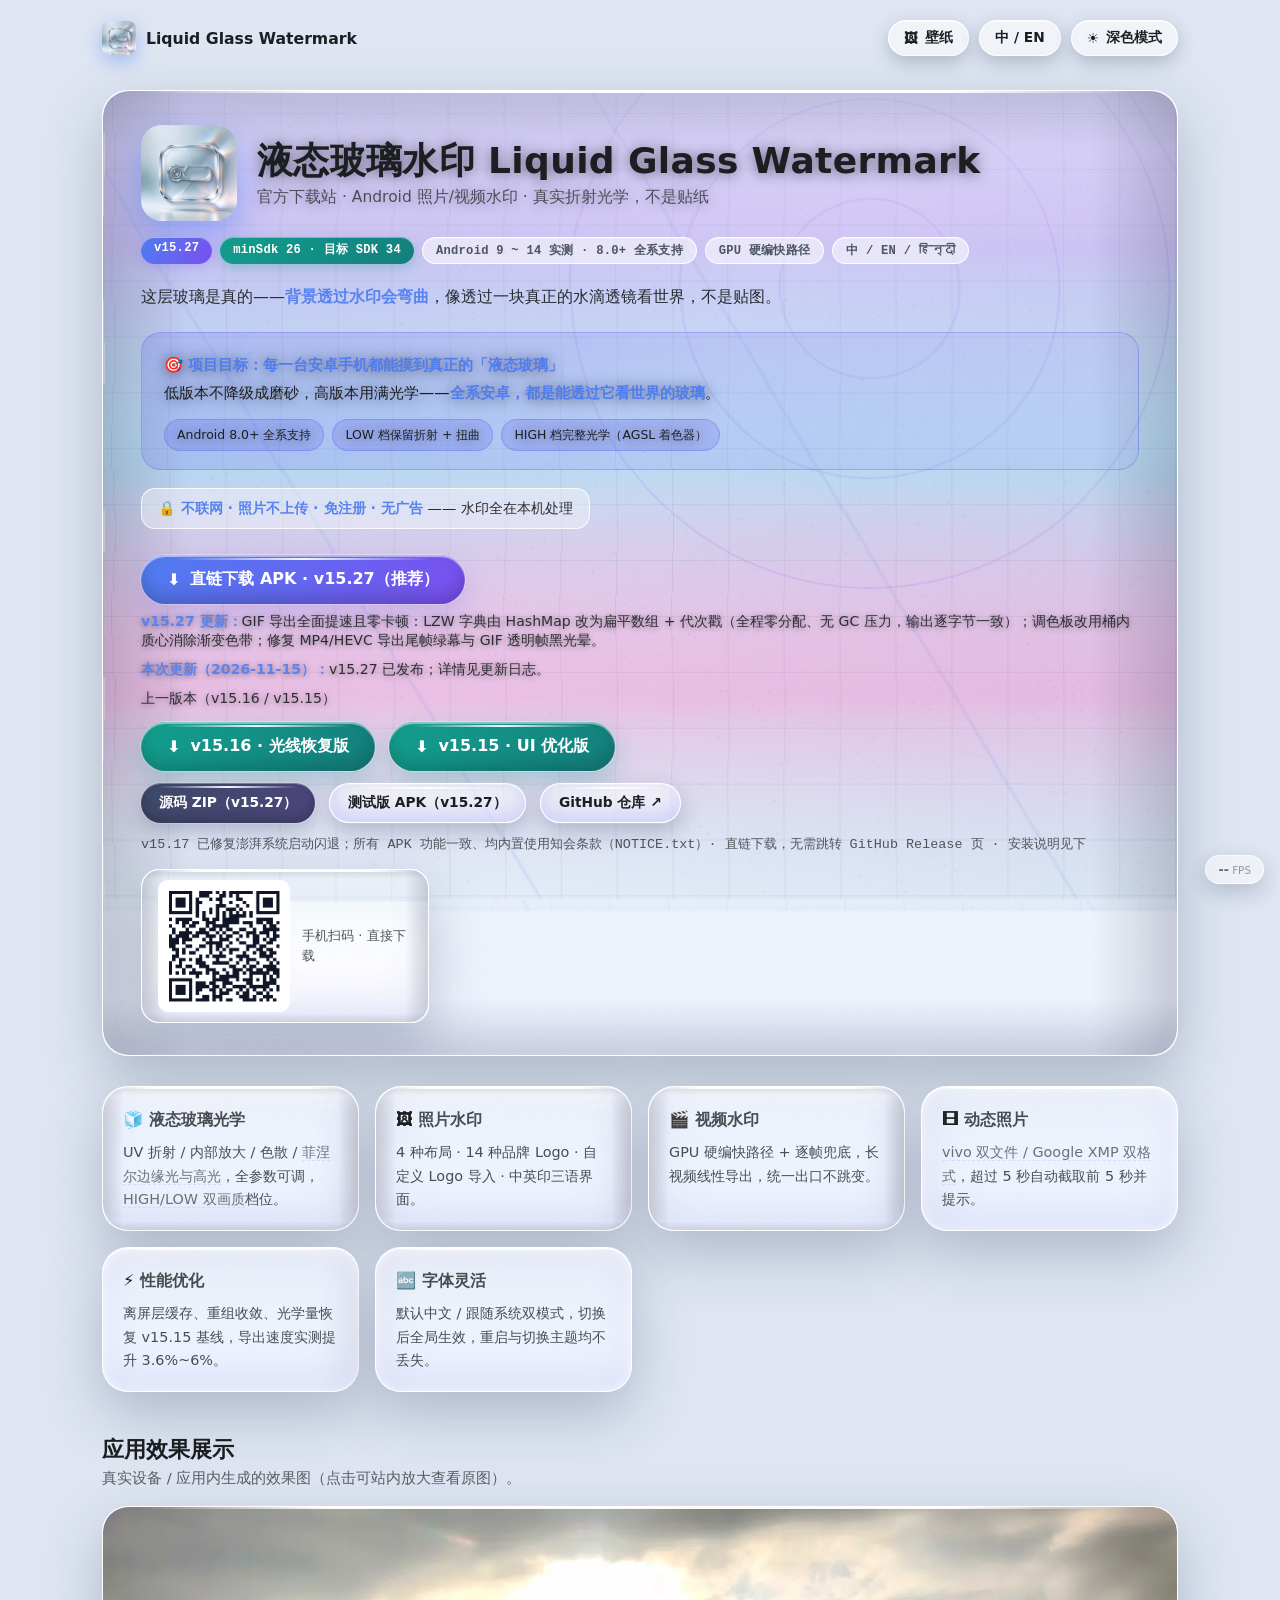
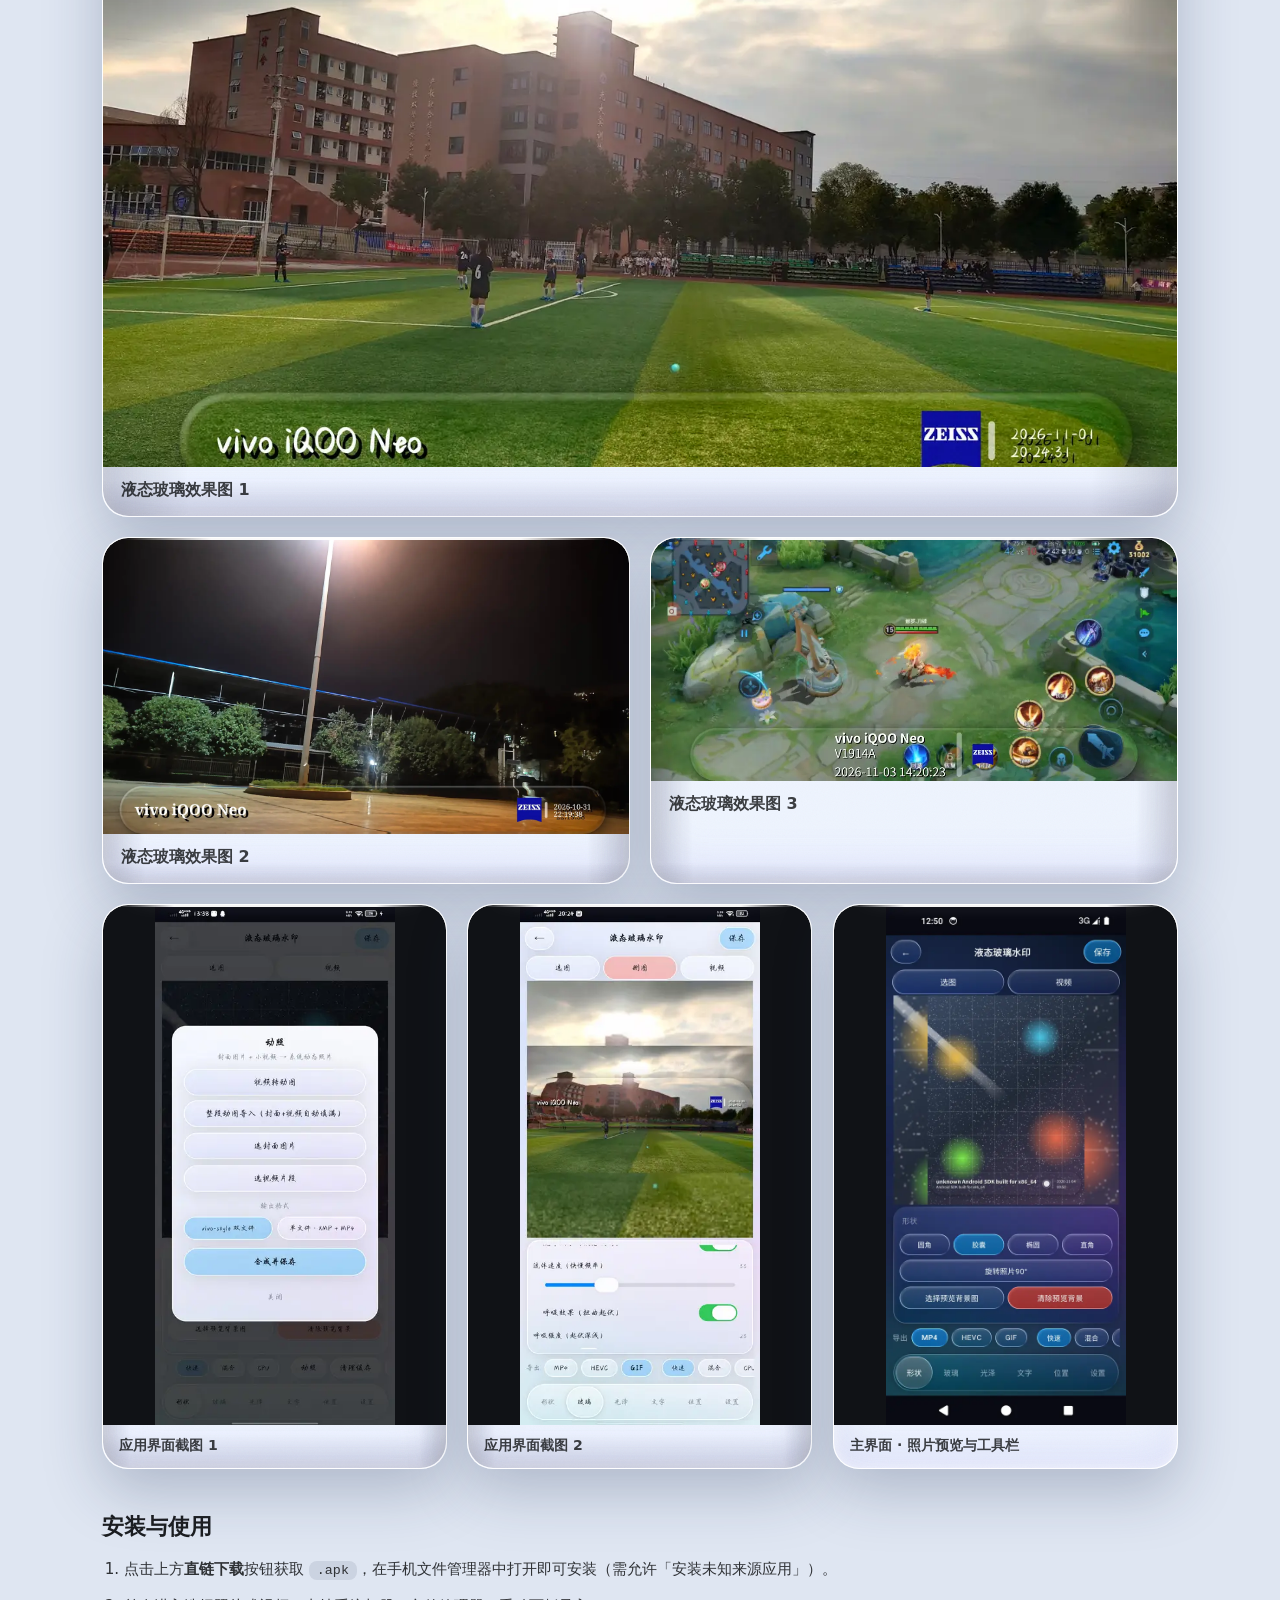
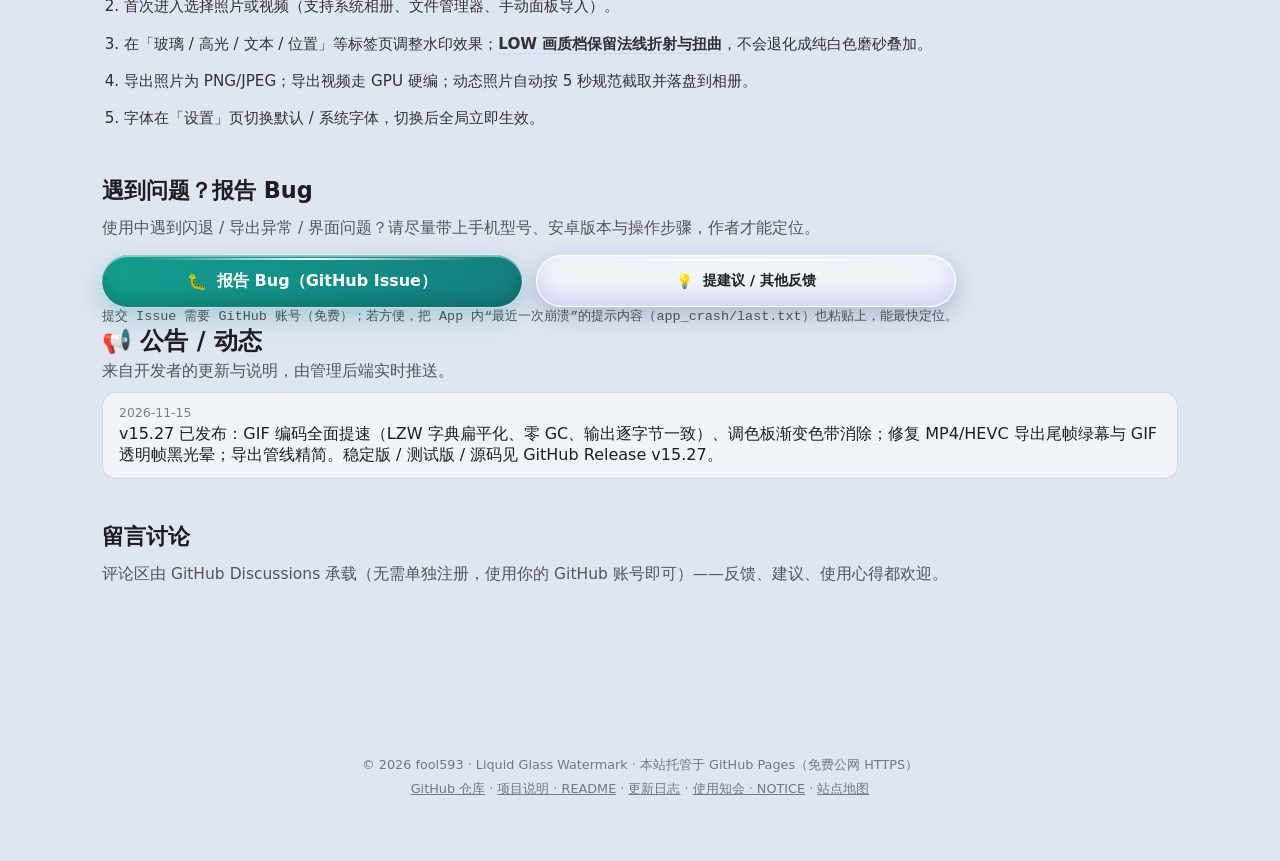
==== commit e68e60b4: "revert docs/ site to previous state (accidental overwrite during v15.38 push)" ====
--- a/docs/index.html
+++ b/docs/index.html
@@ -1,160 +1,437 @@
-<!DOCTYPE html>
-<html lang="zh-CN">
-<head>
-<meta charset="utf-8">
-<meta name="viewport" content="width=device-width, initial-scale=1">
-<title>LiquidGlass Watermark · 液态玻璃水印 v15.38</title>
-<style>
-  :root{--bg:#0b0e14;--card:rgba(255,255,255,.06);--line:rgba(255,255,255,.12);--fg:#eef2f7;--sub:#9aa6b6;--accent:#2b9bff}
-  *{box-sizing:border-box}
-  body{margin:0;background:radial-gradient(1200px 600px at 20% -10%,#16304d 0%,transparent 60%),radial-gradient(900px 500px at 90% 0%,#3a1d4d 0%,transparent 55%),var(--bg);color:var(--fg);font:15px/1.75 -apple-system,"Segoe UI","PingFang SC","Microsoft YaHei",sans-serif}
-  .wrap{max-width:980px;margin:0 auto;padding:56px 20px 80px}
-  h1{font-size:30px;margin:0 0 6px;letter-spacing:.5px}
-  .meta{color:var(--sub);font-size:13px;margin-bottom:26px}
-  .meta code{color:#cfe4ff;background:rgba(255,255,255,.07);padding:2px 6px;border-radius:6px}
-  .btns{display:flex;gap:12px;flex-wrap:wrap;margin:0 0 34px}
-  .btn{display:inline-block;padding:11px 20px;border-radius:14px;text-decoration:none;color:#fff;background:linear-gradient(180deg,#3aa6ff,#0a72d8);box-shadow:0 8px 24px rgba(10,114,216,.35);font-weight:600}
-  .btn.ghost{background:rgba(255,255,255,.08);box-shadow:none;border:1px solid var(--line);font-weight:500}
-  h2{font-size:20px;margin:44px 0 12px;padding-left:12px;border-left:3px solid var(--accent)}
-  h3{font-size:16px;margin:26px 0 10px;color:#cfe0f5}
-  .card{background:var(--card);border:1px solid var(--line);border-radius:16px;padding:18px 20px;margin:14px 0;backdrop-filter:blur(8px)}
-  table{width:100%;border-collapse:collapse;font-size:14px}
-  th,td{border-bottom:1px solid var(--line);padding:10px 12px;text-align:left;vertical-align:top}
-  th{color:#bcd4ee;font-weight:600;white-space:nowrap}
-  td:first-child{white-space:nowrap;color:#dff0ff;font-weight:600}
-  ul{margin:8px 0 0 20px}li{margin:4px 0}
-  code{background:rgba(255,255,255,.07);padding:2px 5px;border-radius:5px;font-size:13px}
-  pre{background:rgba(0,0,0,.45);border:1px solid var(--line);border-radius:12px;padding:14px 16px;overflow:auto;font-size:13px;line-height:1.6}
-  .tag{display:inline-block;font-size:12px;color:#9fe0b5;background:rgba(60,200,120,.12);border:1px solid rgba(60,200,120,.3);padding:2px 8px;border-radius:999px;margin-left:6px}
-  .warn{color:#ffd08a}
-  footer{margin-top:56px;color:var(--sub);font-size:12px;border-top:1px solid var(--line);padding-top:16px}
-  a{color:#8ec8ff}
-</style>
-</head>
-<body>
-<div class="wrap">
-
-<h1>LiquidGlass Watermark · 液态玻璃水印 <span class="tag">v15.38</span></h1>
-<div class="meta">
-  Android 图片 / 视频水印编辑器 · Kotlin + Jetpack Compose · 底部导航为 KernelSU 管理器真源码移植的液态玻璃悬浮 Dock<br>
-  包名 <code>com.liquidglass.watermark</code>（debug 为 <code>.debug</code>）· versionCode <code>1538</code> / versionName <code>15.38</code> · minSdk 26 / targetSdk 37 / compileSdk 37 · JVM 17
-</div>
-
-<div class="btns">
-  <a class="btn" href="https://github.com/fool593/LiquidGlassWatermark/releases/download/v15.38/LiquidGlassWatermark_v15.38_release.apk">下载 release APK（14.31 MB）</a>
-  <a class="btn ghost" href="https://github.com/fool593/LiquidGlassWatermark">GitHub 仓库</a>
-  <a class="btn ghost" href="https://github.com/fool593/LiquidGlassWatermark/releases">全部版本 / Release</a>
-</div>
-
-<h2>1. 本版更新</h2>
-
-<h3>1.1 Dock 精简：6 项 → 5 项（合并方案）</h3>
-<div class="card">
-<table>
-<tr><th>Dock 项</th><th>承载的原有功能</th><th>合并理由</th></tr>
-<tr>
-  <td>形状</td>
-  <td>水印外形（圆角 / 胶囊 / 椭圆 / 直角）；裁剪比例（原图 / 16:9 / 4:3 / 3:2 / 1:1 / 9:16 / 3:4 / 2:3）；素材管理（删除图片 / 删除视频）</td>
-  <td>全部是「水印条几何外形」，调整对象同一，属于同一组互斥选项，拆开只是把一组单选散成两处</td>
-</tr>
-<tr>
-  <td>玻璃</td>
-  <td>子页签「玻璃」：iOS 27 风格通道、流体液态玻璃（开关 + 流速）、呼吸动效（开关 + 强度）、高级光学折叠面板（边缘透镜 / 边缘高光 / 色散 / 悬浮高度 / 流光速度）、模糊、玻璃对比度、通透度、折射强度、边缘折射高度、统一扭曲、色散、色彩分离、着色强度、边框宽度；<br>子页签「光泽」：高光强度、边缘光、内阴影、投影、鲜艳度、高光样式</td>
-  <td>两项都是同一块玻璃的「材质 + 光学」表现，且参数互相复用同一字段（<code>edgeLight</code> / <code>shadow</code> 两边共用），原本就是同一组参数的两个入口</td>
-</tr>
-<tr>
-  <td>文字</td>
-  <td>三行文案与来源（自定义名称 / 型号 / 时间日期；地理位置：关闭 / 相册 EXIF / 当前位置 / 自定义）；字体（默认字体 / 系统字体 / 斜体 / 樱花字体）、各块字号倍率、字间距、行间距、文字阴影；行排布（位置行放到时间上方、型号/时间/位置上下微调、左右偏移）</td>
-  <td>文案输入、字体、字号、行排布是一条连续的「内容 → 排版 → 偏移」链路，拆开会让每次微调都要来回切页</td>
-</tr>
-<tr>
-  <td>位置</td>
-  <td>水印整体水平位置、垂直位置（在画面中的落点）</td>
-  <td>属于「整条水印放哪儿」，与文字内部排版是两件事，保持独立</td>
-</tr>
-<tr>
-  <td>设置</td>
-  <td>深浅色 / 界面缩放 / 字体策略 / 导出默认参数 / 性能与调试开关</td>
-  <td>系统级偏好，改动频率最低，占一格但点击频次最低</td>
-</tr>
-</table>
-<p style="margin:12px 0 0;color:var(--sub)">收益：Dock 由 6 格变 5 格，1080p 下每格可用宽度约 172px → 206px（+20%），标签与图标不再挤压；原「光泽」的 6 个滑块与「玻璃」全部参数<strong>零丢失</strong>，通过页内子页签（玻璃 / 光泽）承载。</p>
-</div>
-
-<h3>1.2 一并修复的问题（真机反馈）</h3>
-<div class="card">
-<table>
-<tr><th>#</th><th>现象</th><th>根因</th><th>修复方式</th></tr>
-<tr><td>1</td><td>「选择照片或视频」一次只能导入 1 项，无法直接配对成动态照片</td><td>各家相册的 Photo Picker 即便声明多选，也会「点一下即返回」，长按只进单张预览</td><td>空态新增独立入口「一次选「照片 + 视频」配对动态照片」，走 <code>ACTION_OPEN_DOCUMENT + EXTRA_ALLOW_MULTIPLE</code>（系统文件选择器，任何机型都支持多选）；勾选 2 项后自动配对为动态照片（封面 + 视频）并直接打开合成面板</td></tr>
-<tr><td>2</td><td>方案2（左右分栏）下「型号上下」滑块无效</td><td>绘制端该分支完全没有消费 <code>fontCodeDy</code></td><td>型号行基线计入 <code>dyC</code>，<code>measure()</code> 的块高同步</td></tr>
-<tr><td>3</td><td>字号调大后，i 卡旁的竖向分隔线冲出玻璃条上下沿</td><td>竖线高度按 <code>timeBlockH × 1.1</code> 估算，而块高未计入上下偏移，估算值大于实际条高</td><td>竖线高度取「块高」与「玻璃内高 − 上下留白 − 2px」的较小值，经典 / 方案2 两条分支都加钳制；另加 <code>fitTop()</code> 把文字块硬夹在条内</td></tr>
-<tr><td>4</td><td>「位置行放到时间上方」开关无效</td><td>方案2 右侧文字块写死「时间在上、位置永远最后」</td><td>按 <code>geoAboveTime</code> 排序，块高随两行真实行高计算</td></tr>
-<tr><td>5</td><td>「时间上下 / 位置上下」要拉到极限才换行，中段几乎不动</td><td>旧换算 <code>值 × density × sUnit</code>，2.75 密度下满行程约 110px ≈ 2~3 行高</td><td>满行程 ±40 精确等于 <strong>±1 行高</strong>：拉到极限正好落到邻行位置（视觉互换），中段线性可感知；配合块高含 <code>abs(dy)</code> 与 <code>fitTop()</code>，条内一定放得下</td></tr>
-<tr><td>6</td><td>「默认字体」与「系统字体」切不出差别</td><td>旧实现两种字体取自同一 <code>Typeface</code> 源</td><td>默认字体 = 出厂字库（直读 <code>/system/fonts</code>，主题 overlay 不覆盖源文件）；系统字体 = <code>Typeface.DEFAULT</code>（被主题替换后即第三方字体）；用「同段文字渲染 96×44 位图逐像素比对」自动判定是否被主题替换；界面字族单独钉死为出厂字体，避免主题字体把界面文字压窄</td></tr>
-<tr><td>7</td><td>手机上 Dock 胶囊「短而圆」、模拟器上「长且真胶囊」；整体界面显扁显长</td><td>Dock 高度与左右留白写死；界面字族被主题字体接管导致行高测量走样</td><td>Dock 高度 = 屏宽 × 15.5% 夹在 46~58dp，左右留白 16dp → 10dp；界面字族固定出厂字体</td></tr>
-</table>
-</div>
-
-<h2>2. 已知问题与限制</h2>
-<div class="card">
-<ul>
-  <li><strong>主题字体判定未全机型实测</strong>：像素比对法在模拟器与原生字体上正确，vivo / OPPO / 小米各代主题字库尚未逐一真机验证；若某机型判定错误，切「系统字体」时观感可能与预期不一致。</li>
-  <li><strong>「真实地名」依赖定位权限</strong>：无权限或模拟器无地理数据时会提示「获取当前位置失败」，此时地理位置行不绘制（方案2 右块只剩日期，属正常）。</li>
-  <li><strong>超大字号未做横向自适应</strong>：单行字号 &gt; 100sp 且文案很长时，标题可能横向超出玻璃条左右边界（本版只保证纵向不溢出，横向排版未做自动缩字 / 换行）。</li>
-  <li><strong>单元测试目录不可编译</strong>：<code>app/src/test/java/...core/**</code> 引用不存在的 <code>com.liquidglass.wiquidmark.core.export</code> 包，<code>testDebugUnitTest</code> 会失败；不影响 <code>assembleDebug</code> / <code>assembleRelease</code>。</li>
-  <li><strong>平板横向布局未专门适配</strong>：Dock 宽度封顶 560dp 居中，超宽屏两侧留白较大；参数面板仍为单列布局。</li>
-  <li><strong>签名固定</strong>：release 固定 keystore，已装旧版可直接覆盖升级；换了签名需先卸载。</li>
-  <li><strong>包体</strong>：release 约 14.3 MB；debug 约 19.2 MB（含调试符号，仅用于排障）。</li>
-</ul>
-</div>
-
-<h2>3. 安装</h2>
-<div class="card">
-<ol>
-  <li>下载 <code>LiquidGlassWatermark_v15.38_release.apk</code>（上方按钮，或 Release 页附件）。</li>
-  <li>直接安装（与 15.3x 系列同签名，可覆盖升级）。</li>
-  <li>首次进入为空态：点「选择照片或视频」，或用「一次选「照片 + 视频」配对动态照片」一次导入封面 + 视频。</li>
-</ol>
-</div>
-
-<h2>4. 从源码构建</h2>
-<pre># JDK 17 + Android SDK 37
-./gradlew :app:assembleDebug     # 调试包，applicationId 带 .debug 后缀
-./app/build/outputs/apk/debug/app-debug.apk
-
-./gradlew :app:assembleRelease   # 正式包（需 keystore.properties）
-./app/build/outputs/apk/release/app-release.apk</pre>
-<p style="color:var(--sub)"><code>keystore.properties</code> 不入库，参考 <code>keystore.properties.example</code> 自建。</p>
-
-<h2>5. 版本信息</h2>
-<div class="card">
-<table>
-<tr><th>项</th><th>值</th></tr>
-<tr><td>versionCode / versionName</td><td>1538 / 15.38</td></tr>
-<tr><td>minSdk / targetSdk / compileSdk</td><td>26 / 37 / 37</td></tr>
-<tr><td>release 包大小</td><td>14.31 MB</td></tr>
-<tr><td>debug 包大小</td><td>19.24 MB</td></tr>
-<tr><td>签名</td><td>V3，证书 SHA-256 <code>22bd1ff1…04a439</code></td></tr>
-<tr><td>渲染入口</td><td><code>WatermarkRenderer.kt</code>（CLASSIC / SINGLE / STACK / SPLIT 四种布局）</td></tr>
-<tr><td>Dock</td><td><code>ui/ksu/FloatingBottomBar.kt</code>（KSU 真源码移植）</td></tr>
-</table>
-</div>
-
-<h2>6. 历史版本</h2>
-<div class="card">
-<ul>
-  <li><strong>v15.37</strong> — 真机实测 bug 修复：多选配对、上下滑块量程、竖线钳制、「位置行放到时间上方」、默认/系统字体分离、Dock 跨机型自适应。</li>
-  <li><strong>v15.36</strong> — Dock 宽度自适应（铺满可用宽度、封顶 560dp）、UiScale 密度归一。</li>
-  <li><strong>v15.35</strong> — Dock 压缩、参数面板高度调整。</li>
-  <li><strong>v15.34</strong> — KSU 液态玻璃 Dock 真源码移植，Dock 按实测高度为导出栏留位。</li>
-  <li><strong>v15.28 ~ v15.33</strong> — iOS 27 风格通道、流体 / 呼吸动效、高级光学面板、四行独立字号。</li>
-</ul>
-</div>
-
-<footer>
-  LiquidGlass Watermark · 源码与完整变更见 <a href="https://github.com/fool593/LiquidGlassWatermark">GitHub 仓库</a>，许可见仓库 <code>LICENSE</code> 与 <code>NOTICE.md</code>。
-</footer>
-
-</div>
-</body>
-</html>
+<!DOCTYPE html>
+<html lang="zh-CN" data-theme="light">
+<head>
+  <meta charset="utf-8" />
+  <meta name="viewport" content="width=device-width, initial-scale=1, viewport-fit=cover" />
+  <title>液态玻璃水印 Liquid Glass Watermark — 官方下载站</title>
+  <meta name="description" content="液态玻璃水印 Android 应用官方下载站：真实折射光学水印，低版本安卓也能体验玻璃折射效果而非白色磨砂，高版本安卓同样可用。照片/视频/动态照片通用。" />
+  <meta name="keywords" content="液态玻璃水印,水印,Android,折射,玻璃效果,照片水印,视频水印,动态照片,liquid glass watermark,refraction watermark" />
+  <meta name="robots" content="index, follow, max-image-preview:large" />
+  <meta name="author" content="fool593" />
+  <link rel="canonical" href="https://fool593.github.io/LiquidGlassWatermark/" />
+  <link rel="alternate" hreflang="zh-CN" href="https://fool593.github.io/LiquidGlassWatermark/" />
+  <link rel="alternate" hreflang="en" href="https://fool593.github.io/LiquidGlassWatermark/" />
+  <link rel="alternate" hreflang="x-default" href="https://fool593.github.io/LiquidGlassWatermark/" />
+  <link rel="icon" type="image/svg+xml" href="./favicon.svg" />
+  <link rel="alternate icon" type="image/png" href="./icon-192.png" />
+  <meta name="theme-color" content="#2E6BFF" />
+  <meta property="og:title" content="液态玻璃水印 Liquid Glass Watermark — 官方下载站" />
+  <meta property="og:description" content="带真实折射光学效果的照片/视频水印编辑器：低版本安卓同样体验玻璃折射，高版本安卓同样可用。官方 Android APK 直链下载。" />
+  <meta property="og:url" content="https://fool593.github.io/LiquidGlassWatermark/" />
+  <meta property="og:type" content="website" />
+  <meta property="og:image" content="https://fool593.github.io/LiquidGlassWatermark/images/lgm_20261101_202432.jpg" />
+  <meta name="twitter:card" content="summary_large_image" />
+  <meta name="twitter:title" content="液态玻璃水印 Liquid Glass Watermark — 官方下载站" />
+  <meta name="twitter:description" content="真实折射光学水印：低版本安卓同样体验玻璃折射，高版本安卓同样可用。照片/视频/动态照片。" />
+  <meta name="twitter:image" content="https://fool593.github.io/LiquidGlassWatermark/images/lgm_20261101_202432.jpg" />
+  <script type="application/ld+json" id="jsonld">
+  {
+    "@context": "https://schema.org",
+    "@type": "SoftwareApplication",
+    "name": "液态玻璃水印 Liquid Glass Watermark",
+    "alternateName": "Liquid Glass Watermark",
+    "operatingSystem": "Android 8.0+",
+    "applicationCategory": "MultimediaApplication",
+    "applicationSubCategory": "PhotoAndVideoWatermark",
+    "description": "带真实折射光学效果的照片/视频水印编辑器。项目目标：让低版本安卓用户也能体验到液态玻璃水印的真实折射与光学效果，而不是降级成白色磨砂质感（无任何光学与折射效果）；高版本安卓用户同样可以使用该水印。",
+    "inLanguage": ["zh", "en", "hi"],
+    "author": { "@type": "Person", "name": "fool593" },
+    "offers": { "@type": "Offer", "price": "0", "priceCurrency": "CNY", "availability": "https://schema.org/InStock" },
+    "datePublished": "2026-11-04",
+    "softwareVersion": "15.27",
+    "downloadUrl": "https://github.com/fool593/LiquidGlassWatermark/releases/download/v15.27/app-release.apk",
+    "fileSize": "27.28MB",
+    "screenshot": [
+      "https://fool593.github.io/LiquidGlassWatermark/images/lgm_20261101_202432.jpg",
+      "https://fool593.github.io/LiquidGlassWatermark/images/lgm_20261031_221939.webp",
+      "https://fool593.github.io/LiquidGlassWatermark/images/img_20261103_142059.webp"
+    ]
+  }
+  </script>
+  <style>html[data-theme=light]{--bg-0:#eef2f7;--bg-1:#fff;--ink-0:#1c1e21;--ink-1:#4b5563;--ink-2:#6b7280;--card:#ffffff8c;--card-2:#ffffff6b;--line:#ffffffc7;--line-2:#141e3c14;--acc:#4f7df0;--acc-2:#7a4ff0;--glow:#6366f129;--shadow:#1f305424;--track:#141e3c1a}html[data-theme=dark]{--bg-0:#0b0e1a;--bg-1:#12162a;--ink-0:#eef1fb;--ink-1:#b9c0d6;--ink-2:#8b93ad;--card:#ffffff12;--card-2:#ffffff0d;--line:#ffffff29;--line-2:#ffffff1a;--acc:#818cf8;--acc-2:#c084fc;--glow:#818cf838;--shadow:#00000061;--track:#ffffff1a}html{--lightningcss-light:initial;--lightningcss-dark: ;color-scheme:light}html[data-theme=dark]{--lightningcss-light: ;--lightningcss-dark:initial;color-scheme:dark}*{box-sizing:border-box;margin:0;padding:0}html,body{background:var(--bg-0);color:var(--ink-0)}html{scroll-behavior:smooth}body{font-family:system-ui,-apple-system,BlinkMacSystemFont,Segoe UI,Roboto,Noto Sans,Ubuntu,Cantarell,Helvetica Neue,PingFang SC,Microsoft YaHei,Noto Sans SC,sans-serif;overflow-x:hidden}body,.glass,.feat,.shot-card,.dl-btn,.ghost-btn,.notice,.topbar,.chip,.line-ui{transition:background-color .45s,color .45s,border-color .45s,box-shadow .45s}</style>
+  <script>
+    /*! 首帧前读取持久化的主题与语言，避免闪烁 */
+    (function () {
+      try {
+        var t = localStorage.getItem('lg-theme');
+        if (!t) t = window.matchMedia && window.matchMedia('(prefers-color-scheme: dark)').matches ? 'dark' : 'light';
+        document.documentElement.setAttribute('data-theme', t);
+        var l = localStorage.getItem('lg-lang');
+        if (l === 'en') document.documentElement.setAttribute('lang', 'en');
+      } catch (e) {}
+    })();
+  </script>
+  <script type="module" crossorigin src="./assets/site-index-pl1zuzm6.js"></script>
+  <link rel="stylesheet" crossorigin href="./assets/site-style-DCEBJ29c.css">
+  <link rel="stylesheet" href="./assets/visual-boost.css">
+</head>
+<body>
+  <!-- 背景：静态底 canvas（网格+线条+雾）+ 动态光斑层由 JS 注入 -->
+  <!-- 自定义壁纸层（若设置）：fixed 最底，不遮挡任何内容；玻璃折射源随壁纸同步 -->
+  <div id="wallpaper" aria-hidden="true"></div>
+  <!-- 动态壁纸全屏背景（启用时替代 #wallpaper 并驱动玻璃折射，见 dynamic-wallpaper.js） -->
+  <canvas id="dw-bg" width="1080" height="2340" aria-hidden="true"></canvas>
+  <canvas id="bg-layer" aria-hidden="true"></canvas>
+  <div id="bg-blobs" aria-hidden="true"></div>
+  <div id="bg-grain" aria-hidden="true"></div>
+
+  <!-- 入场描边线条（由 JS 创建并驱动） -->
+  <div id="intro-lines" aria-hidden="true"></div>
+
+  <div id="app">
+    <!-- ================= 顶栏：语言 / 主题 ================= -->
+    <div class="topbar wrap">
+      <a class="brand" href="#top" aria-label="Liquid Glass Watermark">
+        <img src="./favicon.svg" alt="" width="34" height="34" class="brand-icon" />
+        <span>Liquid Glass Watermark</span>
+      </a>
+      <div class="top-actions">
+        <button class="chip" id="wallpaper-toggle" type="button" aria-label="Custom wallpaper">
+          <span aria-hidden="true">🖼</span>
+          <span id="wallpaper-label" data-i18n="wall.toggle">壁纸</span>
+        </button>
+        <button class="chip" id="lang-toggle" type="button" aria-label="Switch language">
+          <span id="lang-label">中 / EN</span>
+        </button>
+        <button class="chip" id="theme-toggle" type="button" aria-label="Toggle dark / light theme">
+          <span id="theme-icon" aria-hidden="true">◐</span>
+          <span id="theme-label" data-i18n="settings.theme.toggle">深色模式</span>
+        </button>
+      </div>
+    </div>
+
+    <!-- ================= Hero ================= -->
+    <header class="hero wrap" id="top">
+      <section class="glass hero-glass rise r-1">
+        <div class="hero-row">
+          <img class="hero-icon glass-icon" src="./favicon.svg" alt="液态玻璃水印应用图标 Liquid Glass Watermark app icon" width="96" height="96" />
+          <div class="hero-text">
+            <h1>液态玻璃水印 Liquid Glass Watermark</h1>
+            <p class="sub" data-i18n="hero.sub">官方下载站 · Android 照片/视频水印 · 真实折射光学，不是贴纸</p>
+          </div>
+        </div>
+        <div class="badges">
+          <span class="badge mono" id="hero-ver">v15.27</span>
+          <span class="badge green mono" data-i18n="hero.badge.sdk">minSdk 26 · targetSdk 34</span>
+          <span class="badge plain mono" data-i18n="hero.badge.tested">Android 9 ~ 14 实测 · 8.0+ 全系支持</span>
+          <span class="badge plain mono">GPU 硬编快路径</span>
+          <span class="badge plain mono">中 / EN / हिन्दी</span>
+          </div>
+
+          <p class="intro-paragraph" data-i18n="hero.intro">
+          这层玻璃是真的——<strong>背景透过水印会弯曲</strong>，像透过一块真正的水滴透镜看世界，不是贴图。
+        </p>
+
+        <div class="goal" data-i18n="hero.goal">
+          <b>🎯 项目目标：每一台安卓手机都能摸到真正的「液态玻璃」</b>
+          低版本不降级成磨砂，高版本用满光学——<strong>全系安卓，都是能透过它看世界的玻璃</strong>。
+          <div class="tags">
+            <span class="tag">Android 8.0+ 全系支持</span>
+            <span class="tag">LOW 档保留折射 + 扭曲</span>
+            <span class="tag">HIGH 档完整光学（AGSL 着色器）</span>
+          </div>
+        </div>
+
+        <div class="trust" data-i18n="hero.trust">
+          🔒 <strong>不联网 · 照片不上传 · 免注册 · 无广告</strong> —— 水印全在本机处理
+        </div>
+
+        <div class="download">
+          <div class="dl-row">
+            <a class="dl-btn rise r-3" id="hero-dl" href="https://github.com/fool593/LiquidGlassWatermark/releases/download/v15.27/app-release.apk" target="_blank" rel="noopener">
+              ⬇ <span data-i18n="hero.dl.v1527">直链下载 APK · v15.27（推荐）</span>
+            </a>
+          </div>
+          <p class="dl-note" id="hero-update-detail" data-i18n="hero.dl.v1527.note"><b>v15.27 更新：</b>GIF 导出全面提速且零卡顿（LZW 字典扁平化 + 桶内质心调色板）；修复 MP4/HEVC 导出尾帧绿幕与 GIF 透明帧黑光晕；导出管线精简与稳定性增强。</p>
+          <p class="dl-note" id="hero-update"><b>本次更新（2026-11-15）：</b>v15.27 已发布；GIF 编码提速、MP4/HEVC 绿幕与 GIF 黑光晕修复、导出管线精简；源码与站点已同步至 GitHub main，详见更新日志。</p>
+          <p class="dl-note legacy" data-i18n="hero.dl.legacy">上一版本（v15.16）</p>
+          <div class="dl-row">
+            <a class="dl-btn green rise r-4" href="./downloads/LiquidGlassWatermark-v15.16-export-speed-restored.apk" download>
+              ⬇ <span data-i18n="hero.dl.recommended">直链下载 APK · 光线恢复版</span>
+            </a>
+            <a class="dl-btn green rise r-5" href="./downloads/LiquidGlassWatermark-v15.15-UI-performance.apk" download>
+              ⬇ <span data-i18n="hero.dl.alt">直链下载 APK · v15.15 UI 优化版</span>
+            </a>
+          </div>
+          <div class="dl-row" id="hero-dl-extra">
+            <a class="dl-btn small rise r-6" href="https://github.com/fool593/LiquidGlassWatermark/releases/download/v15.27/LiquidGlassWatermark_v15.27_source.zip" target="_blank" rel="noopener">
+              <span data-i18n="hero.dl.src">源码 ZIP（v15.27）</span>
+            </a>
+            <a class="dl-btn small ghost rise r-8" href="https://github.com/fool593/LiquidGlassWatermark/releases/download/v15.27/app-debug.apk" target="_blank" rel="noopener">
+              <span>测试版 APK（v15.27 debug）</span>
+            </a>
+            <a class="dl-btn small ghost rise r-7" href="https://github.com/fool593/LiquidGlassWatermark" target="_blank" rel="noopener">
+              <span data-i18n="hero.dl.github">GitHub 仓库 ↗</span>
+            </a>
+          </div>
+          <p class="dl-meta" data-i18n="hero.dl.meta">
+            v15.27 GIF 编码提速 + MP4/HEVC 绿幕与 GIF 黑光晕修复 + 导出管线精简；点击「推荐」按钮直达 GitHub Release 下载 · 安装说明见下
+          </p>
+        </div>
+        <div class="dl-qr glass" aria-label="扫码下载">
+          <img src="./qr-download.png" alt="二维码：手机扫码直达下载页" width="132" height="132" decoding="async" />
+          <span data-i18n="hero.dl.qr">手机扫码 · 直接下载</span>
+        </div>
+      </section>
+    </header>
+
+    <!-- ================= 特性 ================= -->
+    <section class="wrap features" aria-label="Features">
+      <div class="feat glass rise r-2">
+        <b>🧊 <span data-i18n="feat.optics.t">液态玻璃光学</span></b>
+        <span data-i18n="feat.optics.d">UV 折射 / 内部放大 / 色散 / 菲涅尔边缘光与高光，全参数可调，HIGH/LOW 双画质档位。</span>
+      </div>
+      <div class="feat glass rise r-3">
+        <b>🖼 <span data-i18n="feat.photo.t">照片水印</span></b>
+        <span data-i18n="feat.photo.d">4 种布局 · 14 种品牌 Logo · 自定义 Logo 导入 · 中英印三语界面。</span>
+      </div>
+      <div class="feat glass rise r-4">
+        <b>🎬 <span data-i18n="feat.video.t">视频水印</span></b>
+        <span data-i18n="feat.video.d">GPU 硬编快路径 + 逐帧兜底，长视频线性导出，统一出口不跳变。</span>
+      </div>
+      <div class="feat glass rise r-5">
+        <b>🎞 <span data-i18n="feat.motion.t">动态照片</span></b>
+        <span data-i18n="feat.motion.d">vivo 双文件 / Google XMP 双格式，超过 5 秒自动截取前 5 秒并提示。</span>
+      </div>
+      <div class="feat glass rise r-6">
+        <b>⚡ <span data-i18n="feat.perf.t">性能优化</span></b>
+        <span data-i18n="feat.perf.d">离屏层缓存、重组收敛、光学量恢复 v15.15 基线，导出速度实测提升 3.6%~6%。</span>
+      </div>
+      <div class="feat glass rise r-7">
+        <b>🔤 <span data-i18n="feat.font.t">字体灵活</span></b>
+        <span data-i18n="feat.font.d">默认中文 / 跟随系统双模式，切换后全局生效，重启与切换主题均不丢失。</span>
+      </div>
+    </section>
+
+    <!-- ================= 效果展示 ================= -->
+    <section class="wrap shots" aria-label="Screenshots">
+      <h2 data-i18n="shots.title">应用效果展示</h2>
+      <p class="lead" data-i18n="shots.lead">真实设备 / 应用内生成的效果图（点击可站内放大查看原图）。</p>
+      <div class="grid" id="shot-grid">
+        <figure class="shot-card glass rise r-2" data-src="images/lgm_20261101_202432.webp">
+          <img src="images/lgm_20261101_202432.webp" alt="液态玻璃水印效果大图 1" loading="lazy" decoding="async" width="1400" height="788" />
+          <figcaption class="shot-cap" data-i18n="shots.s1.t">液态玻璃效果图 1<small data-i18n="shots.s1.d">折射 + 高光 + 边缘光</small></figcaption>
+        </figure>
+        <figure class="shot-card glass rise r-3" data-src="images/lgm_20261031_221939.webp">
+          <img src="images/lgm_20261031_221939.webp" alt="液态玻璃水印效果大图 2" loading="lazy" decoding="async" width="1600" height="900" />
+          <figcaption class="shot-cap" data-i18n="shots.s2.t">液态玻璃效果图 2<small data-i18n="shots.s2.d">不同色彩下的玻璃折射</small></figcaption>
+        </figure>
+        <figure class="shot-card glass rise r-4" data-src="images/img_20261103_142059.webp">
+          <img src="images/img_20261103_142059.webp" alt="液态玻璃水印效果大图 3" loading="lazy" decoding="async" width="1000" height="461" />
+          <figcaption class="shot-cap" data-i18n="shots.s3.t">液态玻璃效果图 3<small data-i18n="shots.s3.d">实拍场景水印效果</small></figcaption>
+        </figure>
+        <figure class="shot-card glass rise r-5" data-src="images/screenshot_2026_1031_133824.webp">
+          <img src="images/screenshot_2026_1031_133824.webp" alt="液态玻璃水印应用手机截图 1" loading="lazy" decoding="async" width="369" height="800" />
+          <figcaption class="shot-cap" data-i18n="shots.s4.t">应用界面截图 1<small data-i18n="shots.s4.d">手机界面实拍</small></figcaption>
+        </figure>
+        <figure class="shot-card glass rise r-6" data-src="images/screenshot_2026_1101_202406.webp">
+          <img src="images/screenshot_2026_1101_202406.webp" alt="液态玻璃水印应用手机截图 2" loading="lazy" decoding="async" width="369" height="800" />
+          <figcaption class="shot-cap" data-i18n="shots.s5.t">应用界面截图 2<small data-i18n="shots.s5.d">手机界面实拍</small></figcaption>
+        </figure>
+        <figure class="shot-card glass rise r-7" data-src="images/shot_main.webp">
+          <img src="images/shot_main.webp" alt="液态玻璃水印主界面：照片加水印预览" loading="lazy" decoding="async" width="554" height="1200" />
+          <figcaption class="shot-cap" data-i18n="shots.s6.t">主界面 · 照片预览与工具栏<small data-i18n="shots.s6.d">Android 14 模拟器运行截图</small></figcaption>
+        </figure>
+      </div>
+    </section>
+
+    <!-- ================= 安装与使用 ================= -->
+    <section class="wrap howto" aria-label="Install">
+      <h2 data-i18n="howto.title">安装与使用</h2>
+      <ol>
+        <li data-i18n="howto.1">点击上方<strong>直链下载</strong>按钮获取 <code>.apk</code>，在手机文件管理器中打开即可安装（需允许「安装未知来源应用」）。</li>
+        <li data-i18n="howto.2">首次进入选择照片或视频（支持系统相册、文件管理器、手动面板导入）。</li>
+        <li data-i18n="howto.3">在「玻璃 / 高光 / 文本 / 位置」等标签页调整水印效果；<strong>LOW 画质档保留法线折射与扭曲</strong>，不会退化成纯白色磨砂叠加。</li>
+        <li data-i18n="howto.4">导出照片为 PNG/JPEG；导出视频走 GPU 硬编；动态照片自动按 5 秒规范截取并落盘到相册。</li>
+        <li data-i18n="howto.5">字体在「设置」页切换默认 / 系统字体，切换后全局立即生效。</li>
+      </ol>
+    </section>
+
+    <!-- ================= 反馈与讨论 ================= -->
+    <section class="wrap feedback" aria-label="Feedback">
+      <h2 data-i18n="feedback.title">遇到问题？报告 Bug</h2>
+      <p class="sub" data-i18n="feedback.sub">使用中遇到闪退 / 导出异常 / 界面问题？请尽量带上手机型号、安卓版本与操作步骤，作者才能定位。</p>
+      <div class="feedback-btns">
+        <a class="dl-btn green rise r-4" href="https://github.com/fool593/LiquidGlassWatermark/issues/new?template=bug_report.yml" target="_blank" rel="noopener">
+          🐛 <span data-i18n="feedback.btn.bug">报告 Bug（GitHub Issue）</span>
+        </a>
+        <a class="dl-btn small rise r-5" href="https://github.com/fool593/LiquidGlassWatermark/issues/new" target="_blank" rel="noopener">
+          💡 <span data-i18n="feedback.btn.idea">提建议 / 其他反馈</span>
+        </a>
+      </div>
+      <p class="dl-meta" data-i18n="feedback.note">提交 Issue 需要 GitHub 账号（免费）；若方便，把 App 内“最近一次崩溃”的提示内容（app_crash/last.txt）也粘贴上，能最快定位。</p>
+    </section>
+
+    <style>.ann-card{background:var(--card,#fff);border:1px solid var(--line-2,#e2e7f5);border-radius:14px;padding:12px 16px;margin:10px 0}.ann-date{font-size:.78rem;opacity:.55;display:block;margin-bottom:4px}</style>
+
+    <section class="wrap ann" id="ann-section" hidden aria-label="Announcements">
+      <h2>📢 公告 / 动态</h2>
+      <p class="sub">来自开发者的更新与说明，由管理后端实时推送。</p>
+      <div id="ann-feed"></div>
+    </section>
+
+    <section class="wrap comments" aria-label="Comments">
+      <h2 data-i18n="comments.title">留言讨论</h2>
+      <p class="sub" data-i18n="comments.sub">评论区由 GitHub Discussions 承载（无需单独注册，使用你的 GitHub 账号即可）——反馈、建议、使用心得都欢迎。</p>
+      <div class="giscus-wrap">
+        <script src="https://giscus.app/client.js"
+                data-repo="fool593/LiquidGlassWatermark"
+                data-repo-id="R_kgDOVhNeIg"
+                data-category="General"
+                data-category-id="DIC_kwDOVhNeIs4DKYVn"
+                data-mapping="pathname"
+                data-strict="0"
+                data-reactions-enabled="1"
+                data-emit-metadata="0"
+                data-input-position="top"
+                data-theme="preferred_color_scheme"
+                data-lang="zh-CN"
+                data-loading="lazy"
+                crossorigin="anonymous"
+                async>
+        </script>
+        <script>
+        /* giscus 主题跟随站点深浅色切换（lg:theme 事件由 main.js 派发） */
+        (function () {
+          function currentGiscusTheme() {
+            return document.documentElement.getAttribute('data-theme') === 'dark' ? 'dark' : 'light';
+          }
+          function syncGiscus() {
+            var f = document.querySelector('.giscus-wrap iframe.giscus-frame');
+            if (!f) return;
+            try {
+              f.contentWindow.postMessage({ giscus: { setConfig: { theme: currentGiscusTheme() } } }, 'https://giscus.app');
+            } catch (e) { /* iframe 未就绪时忽略 */ }
+          }
+          window.addEventListener('lg:theme', syncGiscus);
+          var iv = setInterval(function () { if (document.querySelector('.giscus-wrap iframe.giscus-frame')) { clearInterval(iv); syncGiscus(); } }, 1500);
+          setTimeout(function () { clearInterval(iv); }, 30000);
+        })();
+        </script>
+      </div>
+    </section>
+
+    <footer class="wrap">
+      <p>© 2026 fool593 · Liquid Glass Watermark · <span data-i18n="footer.host">本站托管于 GitHub Pages（免费公网 HTTPS）</span></p>
+      <p class="foot-links">
+        <a href="https://github.com/fool593/LiquidGlassWatermark" data-i18n="footer.repo">GitHub 仓库</a> ·
+        <a href="./readme.html" data-i18n="footer.readme">项目说明 · README</a> ·
+        <a href="./changelog.html" data-i18n="footer.changelog">更新日志</a> ·
+        <a href="https://github.com/fool593/LiquidGlassWatermark/blob/main/NOTICE.md" data-i18n="footer.notice">使用知会 · NOTICE</a> ·
+        <a href="./sitemap.xml" data-i18n="footer.sitemap">站点地图</a>
+      </p>
+    </footer>
+  </div>
+
+  <!-- 自定义壁纸设置面板（浅层浮层，z-index 低于 Lightbox；点击遮罩/✕/Esc 关闭） -->
+  <div id="wallpaper-panel" class="wp-panel" hidden role="dialog" aria-modal="false" aria-label="Custom wallpaper">
+    <div class="wp-card glass">
+      <div class="wp-head">
+        <h3 data-i18n="wall.title">自定义壁纸</h3>
+        <button id="wp-close" class="wp-close" type="button" aria-label="Close">✕</button>
+      </div>
+      <p class="wp-sub" data-i18n="wall.sub">壁纸仅作为页面背景，不影响任何功能；刷新后仍保留，可随时恢复默认。</p>
+
+      <div class="wp-section">
+        <div class="wp-label" data-i18n="wall.upload">上传本地图片</div>
+        <div class="wp-row">
+          <input id="wp-file" type="file" accept="image/*" />
+          <label class="dl-btn small wp-file-btn" for="wp-file" data-i18n="wall.upload.btn">选择图片…</label>
+          <span class="wp-hint" data-i18n="wall.upload.hint">自动压缩后保存（最长边 ≤1600px）</span>
+        </div>
+      </div>
+
+      <div class="wp-section">
+        <div class="wp-label" data-i18n="wall.url">图片链接（URL）</div>
+        <div class="wp-row">
+          <input id="wp-url" class="wp-input" type="url" placeholder="https://example.com/bg.jpg" data-i18n="wall.url.placeholder" />
+          <button id="wp-url-apply" class="dl-btn small wp-apply" type="button" data-i18n="wall.url.apply">应用</button>
+        </div>
+        <div class="wp-hint" data-i18n="wall.url.hint">需为可公开访问的图片直链（http/https）</div>
+      </div>
+
+      <div class="wp-section">
+        <div class="wp-label" data-i18n="wall.preset">预设纯色</div>
+        <div class="wp-colors" id="wp-colors"></div>
+      </div>
+
+      <div class="wp-section" id="dw-section">
+        <div class="wp-label" data-i18n="wall.dyn.title">动态壁纸</div>
+        <p class="wp-hint" data-i18n="wall.dyn.sub">基于当前壁纸照片生成动态效果：缓慢缩放、光影漂移与随时间变化的色调。</p>
+        <div class="dw-canvas-wrap">
+          <canvas id="dw-canvas" width="480" height="854" aria-label="动态壁纸预览"></canvas>
+          <div id="dw-empty" class="dw-empty" data-i18n="wall.dyn.empty">先在上方上传照片或输入图片 URL，即可生成动态壁纸。</div>
+        </div>
+        <div class="dw-controls">
+          <span class="dw-label" data-i18n="wall.dyn.speed">速度</span>
+          <div class="dw-seg" id="dw-speed" role="group" aria-label="Speed">
+            <button type="button" data-v="slow" data-i18n="wall.dyn.slow">慢</button>
+            <button type="button" data-v="normal" class="on" data-i18n="wall.dyn.normal">标准</button>
+            <button type="button" data-v="fast" data-i18n="wall.dyn.fast">快</button>
+          </div>
+          <span class="dw-label" data-i18n="wall.dyn.light">光影</span>
+          <div class="dw-seg" id="dw-light" role="group" aria-label="Lighting">
+            <button type="button" data-v="soft" data-i18n="wall.dyn.soft">柔和</button>
+            <button type="button" data-v="strong" class="on" data-i18n="wall.dyn.strong">增强</button>
+          </div>
+        </div>
+        <div class="dw-btns">
+          <button id="dw-apply" class="dl-btn green dw-apply" type="button" data-i18n="wall.dyn.apply">应用为壁纸</button>
+          <button id="dw-png" class="dl-btn small" type="button" data-i18n="wall.dyn.png">保存静态壁纸 PNG</button>
+          <button id="dw-video" class="dl-btn small ghost" type="button" data-i18n="wall.dyn.video">导出动态视频</button>
+        </div>
+        <p id="dw-hint" class="dw-hint" data-i18n="wall.dyn.note" hidden></p>
+      </div>
+
+      <div class="wp-foot">
+        <button id="wp-reset" class="dl-btn ghost" type="button" data-i18n="wall.reset">恢复默认壁纸</button>
+        <span id="wp-status" class="wp-status" role="status" aria-live="polite"></span>
+      </div>
+    </div>
+  </div>
+
+  <!-- 站内 Lightbox（点击图片放大，不跳转外链） -->
+  <div id="lightbox" class="lightbox" hidden role="dialog" aria-modal="true" aria-label="Image preview">
+    <button id="lb-close" class="lb-btn" type="button" aria-label="Close preview">✕</button>
+    <button id="lb-prev" class="lb-btn lb-nav" type="button" aria-label="Previous">‹</button>
+    <img id="lb-img" src="" alt="预览图 Preview" />
+    <button id="lb-next" class="lb-btn lb-nav" type="button" aria-label="Next">›</button>
+    <div id="lb-count" class="lb-count"></div>
+  </div>
+
+  <!-- 性能自检小徽标（可开关；控制台亦可查询 window.LGPerf） -->
+  <div id="perf-badge" class="perf-badge" title="FPS 自检 · click 隐藏">
+    <span id="perf-fps">--</span><small> FPS</small>
+  </div>
+
+  <script src="./assets/tips.js" defer></script>
+  <script>
+  (function(){
+    function esc(s){return (s||'').replace(/[&<>"']/g,function(c){return {'&':'&amp;','<':'&lt;','>':'&gt;','"':'&quot;',"'":'&#39;'}[c];});}
+    function applyVersion(v){
+      if(!v||!v.versionName) return;
+      var ver=v.versionName;
+      var b=document.getElementById('hero-ver'); if(b) b.textContent='v'+ver;
+      var dl=document.getElementById('hero-dl');
+      if(dl){ var u=(v.downloads&&v.downloads[0]&&v.downloads[0].url)||dl.getAttribute('href'); if(u) dl.setAttribute('href',u);
+        dl.innerHTML='⬇ <span id="dyn-dl-label"></span>'; var lab=dl.querySelector('#dyn-dl-label'); if(lab) lab.textContent='直链下载 APK · v'+ver+'（推荐）'; }
+      var ex=document.getElementById('hero-dl-extra');
+      if(ex){ var html=''; (v.downloads||[]).forEach(function(d){ if(d.kind==='source'||d.kind==='debug'){ html+='<a class="dl-btn small '+(d.kind==='debug'?'ghost ':'')+'rise r-'+(d.kind==='debug'?8:6)+'" href="'+esc(d.url)+'" target="_blank" rel="noopener"><span>'+esc(d.label)+'（v'+ver+'）</span></a>'; }});
+        html+='<a class="dl-btn small ghost rise r-7" href="https://github.com/fool593/LiquidGlassWatermark" target="_blank" rel="noopener"><span>GitHub 仓库 ↗</span></a>'; ex.innerHTML=html; }
+      var ud=document.getElementById('hero-update-detail'); if(ud){ ud.removeAttribute('data-i18n'); ud.innerHTML='<b>v'+ver+' 更新：</b>'+esc(v.whatsnew||''); }
+      var up=document.getElementById('hero-update'); if(up){ up.innerHTML='<b>本次更新（'+(v.date||'')+'）：</b>v'+ver+' 已发布；详情见更新日志。'; }
+      var ld=document.getElementById('jsonld'); if(ld){ try{ var o=JSON.parse(ld.textContent); o.softwareVersion=ver; if(v.downloads&&v.downloads[0]){ o.downloadUrl=v.downloads[0].url; if(v.downloads[0].sizeMB) o.fileSize=v.downloads[0].sizeMB+'MB'; } ld.textContent=JSON.stringify(o,null,2); }catch(e){} }
+    }
+    function applyAnn(j){
+      if(!j||!j.announcements||!j.announcements.length) return;
+      var sec=document.getElementById('ann-section'); var feed=document.getElementById('ann-feed'); if(!sec||!feed) return;
+      sec.removeAttribute('hidden'); var html='';
+      j.announcements.forEach(function(a){ html+='<div class="ann-card"><span class="ann-date">'+esc(a.date)+'</span><p>'+esc(a.text)+'</p></div>'; });
+      feed.innerHTML=html;
+    }
+    fetch('./version.json').then(function(r){return r.ok?r.json():null;}).then(applyVersion).catch(function(){});
+    fetch('./announcements.json').then(function(r){return r.ok?r.json():null;}).then(applyAnn).catch(function(){});
+  })();
+  </script>
+</body>
+</html>
--- a/docs/assets/site-style-DCEBJ29c.css
+++ b/docs/assets/site-style-DCEBJ29c.css
@@ -0,0 +1,2 @@
+html[data-theme=light]{--bg-0:#dfe6f2;--bg-1:#eef2fb;--ink-0:#1c1e21;--ink-1:#4b5563;--ink-2:#6b7280;--card:#ffffff52;--card-2:#ffffff38;--line:#ffffffbf;--line-2:#141e3c0f;--acc:#4f7df0;--acc-2:#7a4ff0;--glow:#6366f138;--shadow:#1f305429;--track:#141e3c1a;--lb-bg:#0a0e1ae0}html[data-theme=dark]{--bg-0:#080a14;--bg-1:#10142a;--ink-0:#eef1fb;--ink-1:#b9c0d6;--ink-2:#8b93ad;--card:#141a3261;--card-2:#141a3242;--line:#8ca0ff33;--line-2:#ffffff0f;--acc:#818cf8;--acc-2:#c084fc;--glow:#818cf847;--shadow:#0000006b;--track:#ffffff1a;--lb-bg:#04060eeb}html{--lightningcss-light:initial;--lightningcss-dark: ;color-scheme:light}html[data-theme=dark]{--lightningcss-light: ;--lightningcss-dark:initial;color-scheme:dark}*{box-sizing:border-box;margin:0;padding:0}html{scroll-behavior:smooth;-webkit-text-size-adjust:100%}html,body{background:var(--bg-0);color:var(--ink-0)}body{min-height:100vh;font-family:system-ui,-apple-system,BlinkMacSystemFont,Segoe UI,Roboto,Noto Sans,Ubuntu,Cantarell,Helvetica Neue,PingFang SC,Microsoft YaHei,Noto Sans SC,sans-serif;transition:background-color .45s,color .45s;overflow-x:hidden}a{color:var(--acc);text-decoration:none}img{max-width:100%;display:block}button{font:inherit;cursor:pointer;color:inherit;background:0 0;border:0}.wrap{max-width:1120px;margin:0 auto;padding:0 22px}#bg-layer{z-index:-3;pointer-events:none;width:100vw;height:100vh;position:fixed;top:0;bottom:0;left:0;right:0}#bg-blobs{z-index:-2;pointer-events:none;filter:blur(56px)saturate(150%);transition:opacity .6s;position:fixed;top:-20%;bottom:-20%;left:-20%;right:-20%}.blob{mix-blend-mode:screen;opacity:.62;will-change:transform;animation:blob-drift var(--t,26s) ease-in-out infinite alternate;border-radius:50%;position:absolute}html[data-theme=dark] .blob{mix-blend-mode:plus-lighter;opacity:.5}@keyframes blob-drift{0%{transform:translate(0,0)scale(1)rotate(0)}to{transform:translate(42px,-34px)scale(1.1)rotate(6deg)}}#intro-lines{z-index:50;pointer-events:none;position:fixed;top:0;bottom:0;left:0;right:0}.intro-line{background:linear-gradient(90deg, transparent, var(--acc) 32%, var(--acc-2) 68%, transparent);opacity:0;will-change:transform, opacity;border-radius:2px;height:2px;position:absolute;left:0;right:0}.intro-line.thin{opacity:0;height:1px}.rise{opacity:0;will-change:transform, opacity}body.intro-done .rise{animation:.85s cubic-bezier(.22,.65,.36,1) forwards rise-in}@keyframes rise-in{0%{opacity:0;transform:translateY(46px)}to{opacity:1;transform:translate(0,0)}}.r-1{animation-delay:.18s!important}.r-2{animation-delay:.3s!important}.r-3{animation-delay:.42s!important}.r-4{animation-delay:.54s!important}.r-5{animation-delay:.66s!important}.r-6{animation-delay:.78s!important}.r-7{animation-delay:.9s!important}@media (prefers-reduced-motion:reduce){body.intro-done .rise{animation:.7s ease-out forwards rise-in!important}.rise{opacity:1;animation:.7s ease-out forwards rise-in!important}.blob,.intro-line{transition:none!important;animation:none!important}.intro-line{display:none!important}}.glass{background:var(--card);border:1px solid var(--line);box-shadow:0 18px 50px var(--shadow), inset 0 1px 0 #ffffff59, inset 0 -14px 34px var(--glow);-webkit-backdrop-filter:blur(18px)saturate(165%);border-radius:26px;transition:background-color .45s,border-color .45s,box-shadow .45s;position:relative;overflow:hidden}html[data-theme=dark] .glass{box-shadow:0 18px 50px var(--shadow), inset 0 1px 0 #ffffff24, inset 0 -14px 34px #141a328c;border:1px solid #8ca0ff29}.glass .glass-canvas{z-index:0;border-radius:inherit;pointer-events:none;width:100%;height:100%;position:absolute;top:0;bottom:0;left:0;right:0}.glass>:not(.glass-canvas){z-index:1;position:relative}.glass:before{content:"";z-index:2;background:linear-gradient(90deg,#0000,#fffffff2,#0000);border-radius:2px;height:1.5px;position:absolute;top:0;left:4%;right:4%}html[data-theme=dark] .glass:before{background:linear-gradient(90deg,#0000,#becdff8c,#0000)}.glass:after{content:"";z-index:2;opacity:0;pointer-events:none;background:linear-gradient(100deg,#0000,#ffffff29,#0000);width:38%;transition:opacity .4s;position:absolute;top:-60%;bottom:-60%;left:-70%;transform:skew(-18deg)}.glass:hover:after{opacity:1;animation:1.1s forwards sweep}@keyframes sweep{0%{left:-70%}to{left:140%}}@supports not ((-webkit-backdrop-filter:blur(16px)) or (backdrop-filter:blur(16px))){.glass{background:var(--card-2)}}html.no-glass-engine .glass{background:var(--card);-webkit-backdrop-filter:blur(10px);backdrop-filter:blur(10px)}html.no-glass-engine .glass .glass-canvas{display:none}.topbar{flex-wrap:wrap;justify-content:space-between;align-items:center;gap:12px;padding-top:20px;padding-bottom:8px;display:flex}.brand{color:var(--ink-0);align-items:center;gap:10px;font-size:.98rem;font-weight:700;display:inline-flex}.brand-icon{border-radius:22%;box-shadow:0 6px 18px #2e6bff59}.top-actions{gap:10px;display:flex}.chip{background:var(--card);border:1px solid var(--line);color:var(--ink-0);box-shadow:0 6px 18px var(--shadow), inset 0 1px 0 #ffffff80;-webkit-backdrop-filter:blur(12px);border-radius:999px;align-items:center;gap:7px;padding:8px 15px;font-size:.86rem;font-weight:600;transition:transform .18s,box-shadow .18s,background-color .45s,color .45s;display:inline-flex}.chip:hover{box-shadow:0 9px 24px var(--shadow);transform:translateY(-1px)}.chip:active{transform:scale(.96)}.hero{padding-top:26px}.hero-glass{padding:34px 38px 32px}.hero-glass .hero-text,.hero-glass .sub,.hero-glass .goal{text-shadow:0 1px 14px #080a148c}.hero-row{flex-wrap:wrap;align-items:center;gap:20px;display:flex}.hero-icon{border-radius:22%;flex:none;box-shadow:0 14px 34px #2e6bff66,inset 0 1px #fff9}.hero-text h1{letter-spacing:.01em;font-size:max(1.55rem,min(3.6vw,2.25rem));font-weight:800;line-height:1.25}.sub{opacity:.72;margin-top:4px;font-size:.97rem}.badges{flex-wrap:wrap;gap:8px;margin:16px 0 0;display:flex}.mono,.badge.mono{font-feature-settings:"tnum" 1;letter-spacing:.02em;font-family:ui-monospace,JetBrains Mono,Roboto Mono,SFMono-Regular,Menlo,Consolas,monospace}.badge{color:#fff;background:linear-gradient(120deg, var(--acc), var(--acc-2));box-shadow:0 4px 12px var(--glow), inset 0 1px 0 #ffffff73;border-radius:999px;padding:4px 13px;font-size:.76rem;font-weight:600;display:inline-block}.badge.green{background:linear-gradient(120deg,#129d8c,#13807e);box-shadow:0 4px 12px #14968c47,inset 0 1px #fff6}.badge.plain{background:var(--card);color:var(--ink-1);border:1px solid var(--line);-webkit-backdrop-filter:blur(8px);box-shadow:inset 0 1px #ffffff4d}.intro-paragraph{opacity:.92;margin-top:18px;font-size:1rem;line-height:1.85}.intro-paragraph strong{color:var(--acc)}.goal{background:linear-gradient(120deg, var(--glow), #a78bfa1f);border:1px solid #6366f159;border-radius:20px;margin-top:20px;padding:18px 22px;font-size:.96rem;line-height:1.85}.goal b,.goal strong{color:var(--acc)}.goal .tags{flex-wrap:wrap;gap:8px;margin-top:12px;display:flex}.goal .tag{background:var(--glow);border:1px solid #6366f159;border-radius:999px;padding:3px 12px;font-size:.78rem}.trust{background:var(--card-2);border:1px solid var(--line);opacity:.92;border-radius:14px;margin-top:18px;padding:10px 16px;font-size:.9rem;display:inline-block}.trust strong{color:var(--acc)}.download{flex-direction:column;gap:12px;margin-top:26px;display:flex}.dl-row{flex-wrap:wrap;align-items:center;gap:14px;display:flex}.dl-btn{isolation:isolate;background:linear-gradient(120deg, var(--acc), var(--acc-2));box-shadow:0 0 0 1px #ffffff47, 0 10px 26px var(--glow), inset 0 2px 1px #ffffff8c, inset 0 -8px 16px #0000002e;will-change:transform, box-shadow;border-radius:999px;align-items:center;gap:10px;padding:14px 26px;font-size:1rem;font-weight:700;text-decoration:none;transition:transform .18s,box-shadow .18s,filter .18s;display:inline-flex;position:relative;overflow:hidden;color:#fff!important}.dl-btn:before{content:"";z-index:2;pointer-events:none;background:linear-gradient(90deg,#0000,#fffffff2,#0000);border-radius:2px;height:2px;position:absolute;top:3px;left:10%;right:10%}.dl-btn:hover{filter:brightness(1.06);box-shadow:0 0 0 1px #fff6, 0 18px 40px var(--glow), inset 0 2px 1px #fff9, inset 0 -8px 16px #00000029;animation:2.4s ease-in-out infinite dl-breathe;transform:translateY(-3px)scale(1.02)}@keyframes dl-breathe{0%,to{transform:translateY(-3px)scale(1.02)}50%{box-shadow:0 0 0 1px #ffffff73, 0 22px 48px var(--glow), inset 0 2px 1px #ffffffa6, inset 0 -8px 16px #00000024;transform:translateY(-1px)scale(1.045)}}.dl-btn:active{animation:none;transform:translateY(0)scale(.97)}.dl-btn.green{background:linear-gradient(120deg,#139f8e,#147e7d);box-shadow:0 0 0 1px #ffffff47,0 10px 26px #14968c4d,inset 0 2px 1px #ffffff80,inset 0 -8px 16px #00000029}.dl-btn.small{box-shadow:0 0 0 1px #ffffff38, 0 8px 20px var(--shadow), inset 0 1px 0 #ffffff4d, inset 0 -6px 12px #0003;background:linear-gradient(120deg,#2d3a5ae6,#3c346ee6);padding:9px 18px;font-size:.86rem}.dl-btn.ghost{background:var(--card);border:1px solid var(--line);box-shadow:0 0 0 1px #ffffff1a, 0 8px 22px var(--shadow), inset 0 1px 0 #ffffff59, inset 0 -10px 20px var(--glow);color:var(--ink-0)!important}.dl-note{opacity:.9;text-shadow:0 1px 6px #080a1480;margin:-4px 0 2px;font-size:.88rem}.dl-note b{color:var(--acc);font-weight:700}.dl-qr{border-radius:18px;align-items:center;gap:12px;margin-top:16px;padding:10px 16px;display:inline-flex}.dl-qr img{background:#fff;border-radius:10px;width:132px;height:132px;padding:4px}.dl-qr span{opacity:.75;max-width:110px;font-size:.82rem;line-height:1.45}.dl-meta{opacity:.72;font-feature-settings:"tnum" 1;font-family:ui-monospace,JetBrains Mono,Roboto Mono,SFMono-Regular,Menlo,Consolas,monospace;font-size:.84rem}.features{grid-template-columns:repeat(auto-fit,minmax(250px,1fr));gap:16px;margin-top:30px;display:grid}.feat{padding:20px 20px 18px;font-size:.9rem;line-height:1.65}.feat b{margin-bottom:7px;font-size:1.02rem;display:block}.feat span{opacity:.78}.shots{margin-top:42px}.shots h2{margin-bottom:4px;font-size:1.4rem}.shots .lead{opacity:.68;margin-bottom:18px;font-size:.92rem}.grid{grid-template-columns:repeat(auto-fit,minmax(250px,1fr));gap:18px;display:grid}.shot-card{cursor:zoom-in;transition:transform .25s,box-shadow .25s}.shot-card:hover{box-shadow:0 22px 52px var(--shadow);transform:translateY(-4px)scale(1.01)}.shot-card img{object-fit:contain;background:#101216;border-radius:25px 25px 0 0;width:100%;height:auto;max-height:620px}.shot-cap{opacity:.85;padding:11px 16px 13px;font-size:.88rem;font-weight:600}.shot-cap small{opacity:.6;margin-top:2px;font-weight:400;display:block}.howto{margin-top:42px}.howto h2{margin-bottom:14px;font-size:1.4rem}.howto ol{flex-direction:column;gap:10px;padding-left:22px;line-height:1.8;display:flex}.howto li{opacity:.9;font-size:.95rem}.howto code{background:var(--track);border-radius:8px;padding:2px 8px;font-size:.88em}.feedback,.comments{margin-top:42px}.feedback h2,.comments h2{margin-bottom:12px;font-size:1.4rem}.feedback-btns{flex-wrap:wrap;gap:14px;margin-top:16px;display:flex}.feedback-btns .dl-btn{text-align:center;flex:250px;justify-content:center;max-width:420px;min-height:52px}.feedback-btns .dl-btn.small{background:var(--card);border:1px solid var(--line);box-shadow:0 0 0 1px #ffffff1a, 0 8px 22px var(--shadow), inset 0 1px 0 #ffffff59, inset 0 -10px 20px var(--glow);color:var(--ink-0)!important}.feedback .dl-btn{text-decoration:none}.comments .sub{margin-bottom:14px}.giscus-wrap{min-height:120px;margin-top:6px}.giscus-wrap .giscus,.giscus-wrap iframe{border:0;width:100%}.dl-row .dl-btn.small,.dl-row .dl-btn.ghost{min-height:40px}.notice{background:#ffbe5024;border:1px solid #ffbe5073;border-radius:18px;margin-top:34px;padding:18px 20px;font-size:.87rem;line-height:1.75}.notice b{font-size:.95rem}.notice a{color:inherit;text-decoration:underline}footer.wrap{text-align:center;opacity:.55;margin-top:34px;margin-bottom:60px;font-size:.8rem;line-height:1.9}footer a{color:inherit;text-decoration:underline}.lightbox{z-index:200;background:var(--lb-bg);-webkit-backdrop-filter:blur(18px);opacity:0;justify-content:center;align-items:center;transition:opacity .28s;display:flex;position:fixed;top:0;bottom:0;left:0;right:0}.lightbox.open{opacity:1}.lightbox[hidden]{display:none}.lightbox img{object-fit:contain;will-change:transform;border-radius:14px;max-width:94vw;max-height:92vh;transition:transform .28s;transform:scale(.92);box-shadow:0 30px 90px #0009}.lightbox.open img{transform:scale(1)}.lb-btn{color:#fff;-webkit-backdrop-filter:blur(10px);background:#ffffff24;border:1px solid #ffffff40;border-radius:50%;place-items:center;width:46px;height:46px;font-size:1.25rem;transition:background-color .2s,transform .15s;display:grid;position:absolute;top:16px;right:16px}.lb-btn:hover{background:#ffffff42}.lb-btn:active{transform:scale(.92)}.lb-nav{top:50%;right:auto;transform:translateY(-50%)}.lb-nav:active{transform:translateY(-50%)scale(.9)}#lb-prev{left:16px}#lb-next{right:16px}.lb-count{color:#fffc;letter-spacing:.1em;font-size:.9rem;position:absolute;bottom:18px;left:50%;transform:translate(-50%)}#wallpaper{z-index:-4;pointer-events:none;opacity:0;background-position:50%;background-repeat:no-repeat;background-size:cover;transition:opacity .45s;position:fixed;top:0;bottom:0;left:0;right:0}#wallpaper.on{opacity:1}html[data-theme=dark] #wallpaper.on:after{content:"";background:linear-gradient(#080a144d,#080a1475);position:absolute;top:0;bottom:0;left:0;right:0}.wp-panel{z-index:150;-webkit-backdrop-filter:blur(10px);opacity:0;background:#060a1673;place-items:center;padding:22px;transition:opacity .24s;display:grid;position:fixed;top:0;bottom:0;left:0;right:0}.wp-panel.open{opacity:1}.wp-panel[hidden]{display:none}.wp-card{width:min(480px,94vw);max-height:86vh;padding:26px 26px 22px;font-size:.92rem;line-height:1.7;overflow-y:auto}.wp-head{justify-content:space-between;align-items:center;gap:12px;display:flex}.wp-head h3{font-size:1.18rem}.wp-close{background:var(--card);border:1px solid var(--line);width:38px;height:38px;color:var(--ink-0);border-radius:50%;flex:none;place-items:center;font-size:1.05rem;transition:transform .15s,background-color .2s;display:grid}.wp-close:hover{background:var(--card-2);transform:rotate(90deg)}.wp-sub{opacity:.7;margin-top:6px;font-size:.86rem}.wp-section{margin-top:20px}.wp-section+.wp-section{border-top:1px solid var(--line-2);padding-top:18px}.wp-sec-label{margin-bottom:10px;font-size:.9rem;font-weight:700;display:block}.wp-upload-row{flex-wrap:wrap;align-items:center;gap:12px;display:flex}.wp-file-btn{cursor:pointer}.wp-file input[type=file]{display:none}.wp-hint{opacity:.6;font-size:.8rem}.wp-url-row{flex-wrap:wrap;gap:10px;display:flex}.wp-input{min-width:0;color:var(--ink-0);background:var(--card);border:1px solid var(--line);-webkit-backdrop-filter:blur(8px);border-radius:999px;outline:none;flex:220px;padding:11px 14px;font-size:.9rem;transition:border-color .2s,box-shadow .2s}.wp-input:focus{border-color:var(--acc);box-shadow:0 0 0 3px var(--glow)}.wp-colors{flex-wrap:wrap;gap:10px;display:flex}.wp-color{cursor:pointer;width:42px;height:42px;box-shadow:0 4px 10px var(--shadow), inset 0 1px 0 #fff6;border:2px solid #ffffff59;border-radius:50%;transition:transform .15s,border-color .15s}.wp-color:hover{border-color:#fff;transform:scale(1.12)}.wp-color:active{transform:scale(.94)}.wp-foot{flex-wrap:wrap;justify-content:space-between;align-items:center;gap:12px;margin-top:22px;display:flex}.wp-status{opacity:0;max-width:60%;font-size:.82rem;transition:opacity .2s}.wp-status.ok,.wp-status.err{opacity:1}.wp-status.ok{color:#22c55e}.wp-status.err{color:#ef4444}#dw-bg{z-index:-4;pointer-events:none;opacity:0;width:100%;height:100%;transition:opacity .5s;position:fixed;top:0;bottom:0;left:0;right:0}#dw-bg.on{opacity:1}.dw-canvas-wrap{border:1px solid var(--line);background:var(--card-2);border-radius:16px;justify-content:center;align-items:center;min-height:96px;margin-top:12px;display:flex;position:relative;overflow:hidden}#dw-canvas{object-fit:contain;border-radius:16px;width:100%;max-height:300px;display:none}.dw-empty{opacity:.6;text-align:center;padding:28px 18px;font-size:.82rem}.dw-controls{flex-wrap:wrap;align-items:center;gap:10px;margin-top:14px;display:flex}.dw-label{opacity:.75;font-size:.82rem;font-weight:600}.dw-seg{border:1px solid var(--line);background:var(--card-2);border-radius:999px;display:inline-flex;overflow:hidden}.dw-seg button{color:var(--ink-1);cursor:pointer;background:0 0;border:0;min-height:36px;padding:8px 14px;font-size:.8rem;font-weight:600;transition:background .18s,color .18s}.dw-seg button+button{border-left:1px solid var(--line)}.dw-seg button:hover{background:var(--card)}.dw-seg button.on{background:var(--acc);color:#fff}.dw-btns{flex-wrap:wrap;gap:10px;margin-top:16px;display:flex}.dw-btns .dl-btn{flex:0 auto;min-height:48px}.dw-btns .dw-apply{flex:100%;min-height:54px;font-size:1rem}.dw-hint{opacity:.85;background:var(--card-2);border:1px dashed var(--line-2);border-radius:12px;margin-top:12px;padding:10px 14px;font-size:.8rem;line-height:1.55}.dw-hint.show{animation:.35s dw-peek}@keyframes dw-peek{0%{opacity:0;transform:translateY(-4px)}to{opacity:1;transform:none}}.perf-badge{z-index:120;font-variant-numeric:tabular-nums;color:var(--ink-1);background:var(--card);border:1px solid var(--line);-webkit-backdrop-filter:blur(12px);box-shadow:0 8px 22px var(--shadow);cursor:pointer;-webkit-user-select:none;-moz-user-select:none;user-select:none;opacity:.88;border-radius:999px;padding:6px 12px;font-size:.78rem;font-weight:700;transition:opacity .2s;position:fixed;bottom:16px;right:16px}.perf-badge:hover{opacity:1}.perf-badge small{opacity:.65;font-weight:500}.perf-badge.warn{color:#d97706}.perf-badge.bad{color:#dc2626}@media (max-width:760px){.hero-glass{padding:24px 20px}.hero-row{gap:14px}.hero-icon{width:72px;height:72px}.dl-btn{justify-content:center;width:100%}.shot-card img{max-height:460px}.topbar{padding-top:14px}.chip{min-height:46px;padding:12px 16px;font-size:.84rem}.top-actions{gap:12px}.feedback-btns{flex-direction:column;align-items:stretch;gap:12px}.feedback-btns .dl-btn{flex:0 auto;width:100%;max-width:none;height:auto;min-height:52px}.giscus-wrap{min-height:160px}.dw-btns .dl-btn{flex:100%}.dw-seg button{flex:1;padding:10px}.dw-seg{width:100%}}@media (max-width:420px){.brand span{display:none}.goal{padding:14px 16px}}
+/*$vite$:1*/
--- a/docs/assets/visual-boost.css
+++ b/docs/assets/visual-boost.css
@@ -0,0 +1,154 @@
+/* ============================================================
+   Visual boost — deeper glass, stronger edges, richer background.
+   Loaded after the base stylesheet, so these rules win.
+   ============================================================ */
+
+/* ---- Stronger surface contrast ---- */
+html[data-theme=dark] {
+  --card: #1a234a80;
+  --card-2: #1a234a5c;
+  --line: #a9bcff4d;
+  --line-2: #ffffff14;
+  --shadow: #000000a6;
+}
+html[data-theme=light] {
+  --card: #ffffff8a;
+  --card-2: #ffffff66;
+  --line: #ffffffeb;
+  --line-2: #141e3c1f;
+  --shadow: #1f305440;
+}
+
+/* ---- Glass: thicker bevel, brighter rim, deeper shadow ---- */
+.glass {
+  -webkit-backdrop-filter: blur(22px) saturate(185%);
+  backdrop-filter: blur(22px) saturate(185%);
+  border: 1px solid var(--line);
+  box-shadow:
+    0 22px 60px var(--shadow),
+    inset 0 1px 0 rgba(255, 255, 255, .55),
+    inset 0 2px 14px rgba(255, 255, 255, .10),
+    inset 0 -1px 0 rgba(255, 255, 255, .16),
+    inset 1px 0 0 rgba(255, 140, 200, .09),
+    inset -1px 0 0 rgba(120, 200, 255, .09),
+    inset 0 -18px 42px var(--glow);
+}
+html[data-theme=dark] .glass {
+  border-color: #a9bcff42;
+  box-shadow:
+    0 24px 66px var(--shadow),
+    inset 0 1px 0 rgba(255, 255, 255, .30),
+    inset 0 2px 16px rgba(180, 200, 255, .09),
+    inset 0 -1px 0 rgba(255, 255, 255, .14),
+    inset 1px 0 0 rgba(255, 140, 200, .12),
+    inset -1px 0 0 rgba(120, 200, 255, .12),
+    inset 0 -18px 42px #141a328c;
+}
+
+/* Real frosted grain on the glass surface (above the refraction canvas,
+   below the content). Clipped by the card's rounded corners. */
+.glass > .glass-frost {
+  position: absolute;
+  inset: 0;
+  z-index: 0;
+  border-radius: inherit;
+  pointer-events: none;
+  opacity: .06;
+  mix-blend-mode: soft-light;
+  background-image: url("data:image/svg+xml,%3Csvg xmlns='http://www.w3.org/2000/svg' width='150' height='150'%3E%3Cfilter id='f'%3E%3CfeTurbulence type='fractalNoise' baseFrequency='.9' numOctaves='2' stitchTiles='stitch'/%3E%3C/filter%3E%3Crect width='100%25' height='100%25' filter='url(%23f)' opacity='.7'/%3E%3C/svg%3E");
+  background-size: 150px 150px;
+}
+html[data-theme=light] .glass > .glass-frost { opacity: .05; mix-blend-mode: multiply; }
+html[data-theme=light] .glass {
+  border-color: #ffffffeb;
+  box-shadow:
+    0 22px 58px var(--shadow),
+    inset 0 1px 0 #fffffffa,
+    inset 0 2px 14px #ffffffb3,
+    inset 0 -18px 40px #6366f11f;
+}
+.glass:before {
+  height: 2px;
+  background: linear-gradient(90deg, transparent, #fffffff5 18%, #fffffff5 82%, transparent);
+  filter: drop-shadow(0 0 7px #ffffff59);
+}
+html[data-theme=dark] .glass:before {
+  background: linear-gradient(90deg, transparent, #cfdcffd9 18%, #cfdcffd9 82%, transparent);
+  filter: drop-shadow(0 0 8px #8ca0ff66);
+}
+
+/* ---- Background: richer colour fields + global frosted grain ---- */
+#bg-blobs { filter: blur(64px) saturate(180%); }
+.blob { opacity: .72; }
+html[data-theme=dark] .blob { opacity: .6; }
+
+#bg-grain {
+  position: fixed;
+  inset: 0;
+  z-index: -1;
+  pointer-events: none;
+  opacity: .055;
+  mix-blend-mode: overlay;
+  background-image: url("data:image/svg+xml,%3Csvg xmlns='http://www.w3.org/2000/svg' width='160' height='160'%3E%3Cfilter id='n'%3E%3CfeTurbulence type='fractalNoise' baseFrequency='.85' numOctaves='3' stitchTiles='stitch'/%3E%3C/filter%3E%3Crect width='100%25' height='100%25' filter='url(%23n)' opacity='.6'/%3E%3C/svg%3E");
+  background-size: 160px 160px;
+}
+html[data-theme=light] #bg-grain { opacity: .04; mix-blend-mode: multiply; }
+
+/* ---- Showcase: the three effect shots become large anchors ---- */
+@media (min-width: 900px) {
+  .shots .grid { grid-template-columns: repeat(6, 1fr); gap: 20px; }
+
+  .shots .shot-card:nth-child(1) { grid-column: span 6; }
+  .shots .shot-card:nth-child(2),
+  .shots .shot-card:nth-child(3) { grid-column: span 3; }
+  .shots .shot-card:nth-child(4),
+  .shots .shot-card:nth-child(5),
+  .shots .shot-card:nth-child(6) { grid-column: span 2; }
+
+  .shots .shot-card:nth-child(1) img { max-height: 560px; object-fit: cover; }
+  .shots .shot-card:nth-child(2) img,
+  .shots .shot-card:nth-child(3) img { max-height: 420px; object-fit: cover; }
+  .shots .shot-card:nth-child(4) img,
+  .shots .shot-card:nth-child(5) img,
+  .shots .shot-card:nth-child(6) img { max-height: 520px; }
+
+  .shots .shot-card:nth-child(1) .shot-cap,
+  .shots .shot-card:nth-child(2) .shot-cap,
+  .shots .shot-card:nth-child(3) .shot-cap { font-size: 1rem; padding: 13px 18px 15px; }
+}
+
+/* ---- Tooltip layer (JS-positioned, escapes .glass overflow:hidden) ---- */
+.tip {
+  border-bottom: 1px dashed rgba(170, 190, 255, .65);
+  cursor: help;
+  text-underline-offset: 3px;
+}
+#tip-layer {
+  position: fixed;
+  z-index: 400;
+  left: 0;
+  top: 0;
+  width: max-content;
+  max-width: min(300px, 86vw);
+  padding: 10px 13px;
+  border-radius: 12px;
+  background: rgba(9, 13, 26, .97);
+  border: 1px solid rgba(160, 180, 255, .38);
+  box-shadow: 0 18px 50px rgba(0, 0, 0, .55);
+  color: #eef1fb;
+  font-size: .82rem;
+  line-height: 1.55;
+  text-align: left;
+  opacity: 0;
+  visibility: hidden;
+  transform: translateY(4px);
+  transition: opacity .16s, transform .16s, visibility .16s;
+  pointer-events: none;
+}
+#tip-layer.show { opacity: 1; visibility: visible; transform: none; }
+html[data-theme=light] #tip-layer {
+  background: rgba(255, 255, 255, .98);
+  color: #1c1e21;
+  border-color: rgba(28, 30, 33, .2);
+  box-shadow: 0 18px 50px rgba(31, 48, 84, .22);
+}
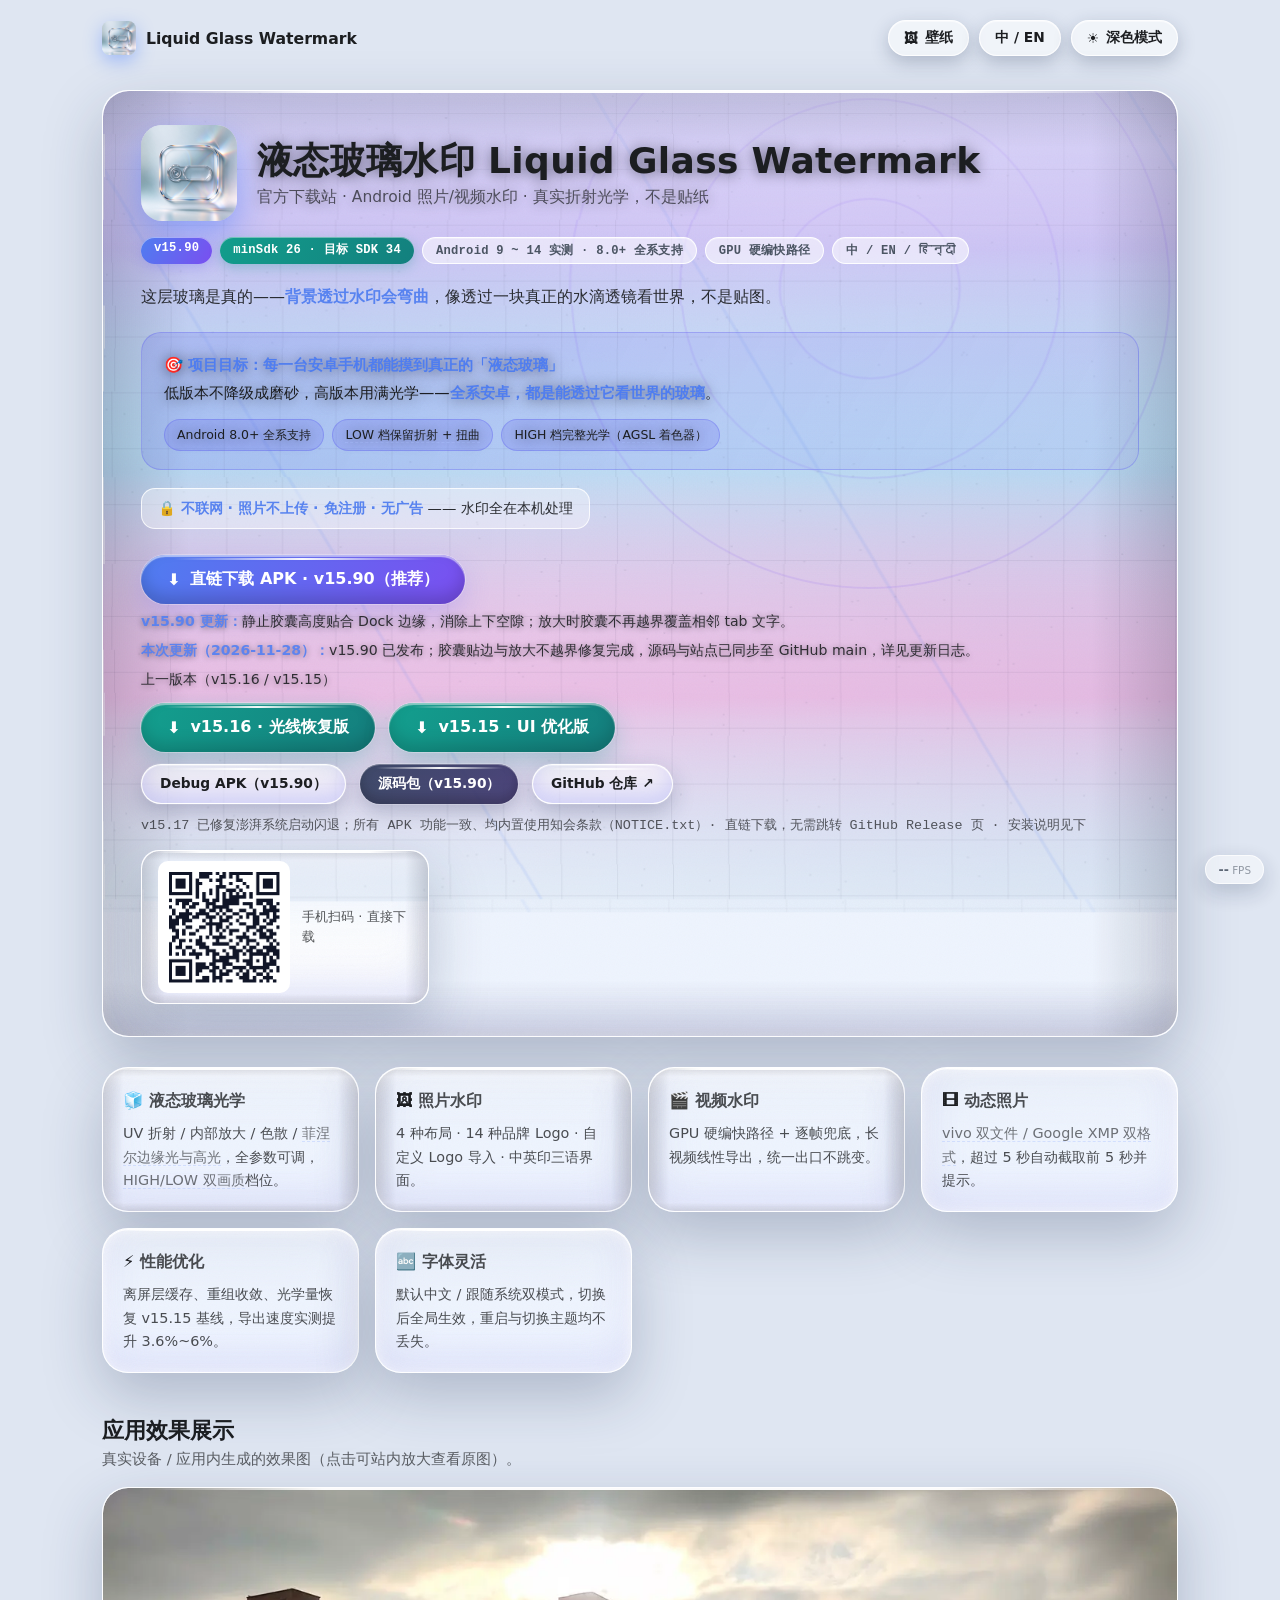
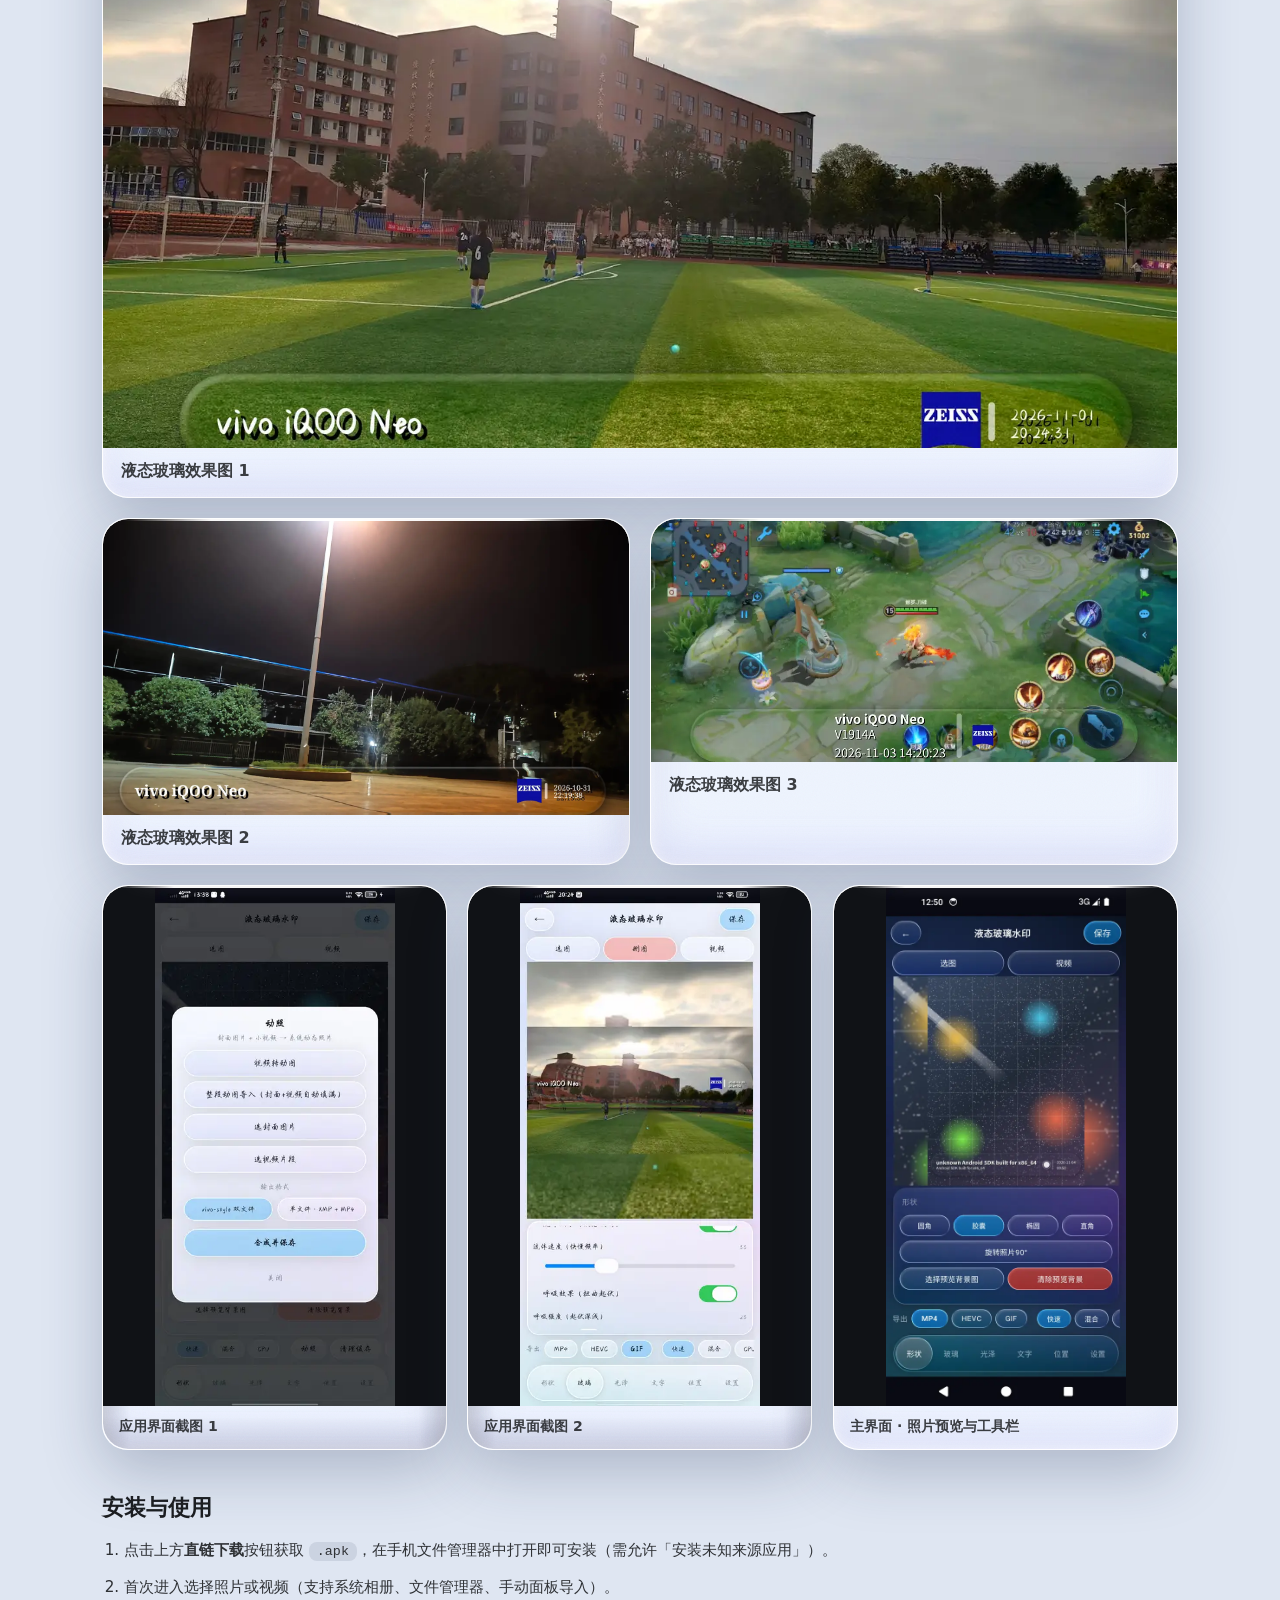
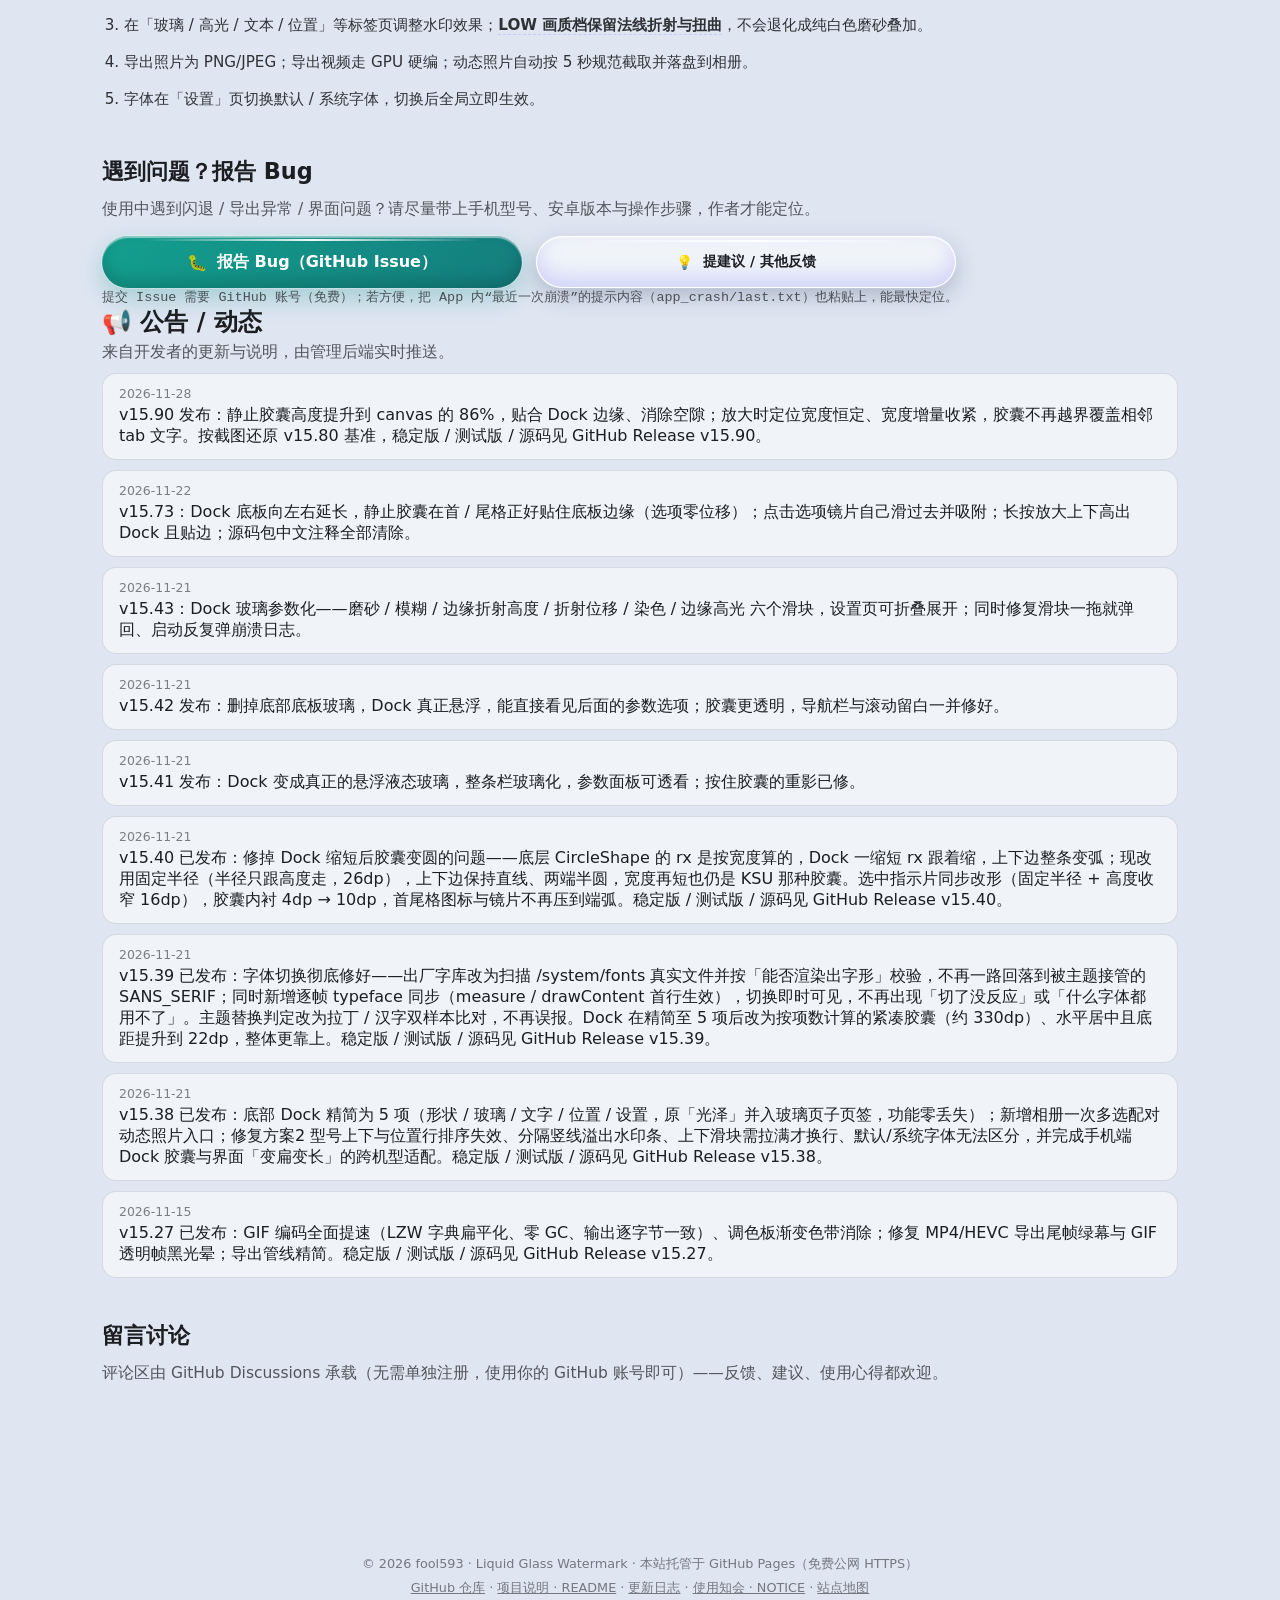
==== commit 1d8f3d6a: "docs(publish): v15.90 release notes, version data and download links" ====
--- a/docs/index.html
+++ b/docs/index.html
@@ -38,8 +38,8 @@
     "author": { "@type": "Person", "name": "fool593" },
     "offers": { "@type": "Offer", "price": "0", "priceCurrency": "CNY", "availability": "https://schema.org/InStock" },
     "datePublished": "2026-11-04",
-    "softwareVersion": "15.27",
-    "downloadUrl": "https://github.com/fool593/LiquidGlassWatermark/releases/download/v15.27/app-release.apk",
+    "softwareVersion": "15.90",
+    "downloadUrl": "https://github.com/fool593/LiquidGlassWatermark/releases/download/v15.90/app-release.apk",
     "fileSize": "27.28MB",
     "screenshot": [
       "https://fool593.github.io/LiquidGlassWatermark/images/lgm_20261101_202432.jpg",
@@ -111,7 +111,7 @@
           </div>
         </div>
         <div class="badges">
-          <span class="badge mono" id="hero-ver">v15.27</span>
+          <span class="badge mono" id="hero-ver">v15.90</span>
           <span class="badge green mono" data-i18n="hero.badge.sdk">minSdk 26 · targetSdk 34</span>
           <span class="badge plain mono" data-i18n="hero.badge.tested">Android 9 ~ 14 实测 · 8.0+ 全系支持</span>
           <span class="badge plain mono">GPU 硬编快路径</span>
@@ -138,12 +138,12 @@
 
         <div class="download">
           <div class="dl-row">
-            <a class="dl-btn rise r-3" id="hero-dl" href="https://github.com/fool593/LiquidGlassWatermark/releases/download/v15.27/app-release.apk" target="_blank" rel="noopener">
-              ⬇ <span data-i18n="hero.dl.v1527">直链下载 APK · v15.27（推荐）</span>
-            </a>
-          </div>
-          <p class="dl-note" id="hero-update-detail" data-i18n="hero.dl.v1527.note"><b>v15.27 更新：</b>GIF 导出全面提速且零卡顿（LZW 字典扁平化 + 桶内质心调色板）；修复 MP4/HEVC 导出尾帧绿幕与 GIF 透明帧黑光晕；导出管线精简与稳定性增强。</p>
-          <p class="dl-note" id="hero-update"><b>本次更新（2026-11-15）：</b>v15.27 已发布；GIF 编码提速、MP4/HEVC 绿幕与 GIF 黑光晕修复、导出管线精简；源码与站点已同步至 GitHub main，详见更新日志。</p>
+            <a class="dl-btn rise r-3" id="hero-dl" href="https://github.com/fool593/LiquidGlassWatermark/releases/download/v15.90/app-release.apk" target="_blank" rel="noopener">
+              ⬇ <span data-i18n="hero.dl.v1527">直链下载 APK · v15.90（推荐）</span>
+            </a>
+          </div>
+          <p class="dl-note" id="hero-update-detail" data-i18n="hero.dl.v1527.note"><b>v15.90 更新：</b>静止胶囊高度贴合 Dock 边缘，消除上下空隙；放大时胶囊不再越界覆盖相邻 tab 文字。</p>
+          <p class="dl-note" id="hero-update"><b>本次更新（2026-11-28）：</b>v15.90 已发布；胶囊贴边与放大不越界修复完成，源码与站点已同步至 GitHub main，详见更新日志。</p>
           <p class="dl-note legacy" data-i18n="hero.dl.legacy">上一版本（v15.16）</p>
           <div class="dl-row">
             <a class="dl-btn green rise r-4" href="./downloads/LiquidGlassWatermark-v15.16-export-speed-restored.apk" download>
@@ -154,18 +154,18 @@
             </a>
           </div>
           <div class="dl-row" id="hero-dl-extra">
-            <a class="dl-btn small rise r-6" href="https://github.com/fool593/LiquidGlassWatermark/releases/download/v15.27/LiquidGlassWatermark_v15.27_source.zip" target="_blank" rel="noopener">
-              <span data-i18n="hero.dl.src">源码 ZIP（v15.27）</span>
-            </a>
-            <a class="dl-btn small ghost rise r-8" href="https://github.com/fool593/LiquidGlassWatermark/releases/download/v15.27/app-debug.apk" target="_blank" rel="noopener">
-              <span>测试版 APK（v15.27 debug）</span>
+            <a class="dl-btn small rise r-6" href="https://github.com/fool593/LiquidGlassWatermark/releases/download/v15.90/LiquidGlassWatermark_v15.90_source.zip" target="_blank" rel="noopener">
+              <span data-i18n="hero.dl.src">源码 ZIP（v15.90）</span>
+            </a>
+            <a class="dl-btn small ghost rise r-8" href="https://github.com/fool593/LiquidGlassWatermark/releases/download/v15.90/app-debug.apk" target="_blank" rel="noopener">
+              <span>测试版 APK（v15.90 debug）</span>
             </a>
             <a class="dl-btn small ghost rise r-7" href="https://github.com/fool593/LiquidGlassWatermark" target="_blank" rel="noopener">
               <span data-i18n="hero.dl.github">GitHub 仓库 ↗</span>
             </a>
           </div>
           <p class="dl-meta" data-i18n="hero.dl.meta">
-            v15.27 GIF 编码提速 + MP4/HEVC 绿幕与 GIF 黑光晕修复 + 导出管线精简；点击「推荐」按钮直达 GitHub Release 下载 · 安装说明见下
+            v15.90 胶囊贴边 + 放大不越界修复；点击「推荐」按钮直达 GitHub Release 下载 · 安装说明见下
           </p>
         </div>
         <div class="dl-qr glass" aria-label="扫码下载">
